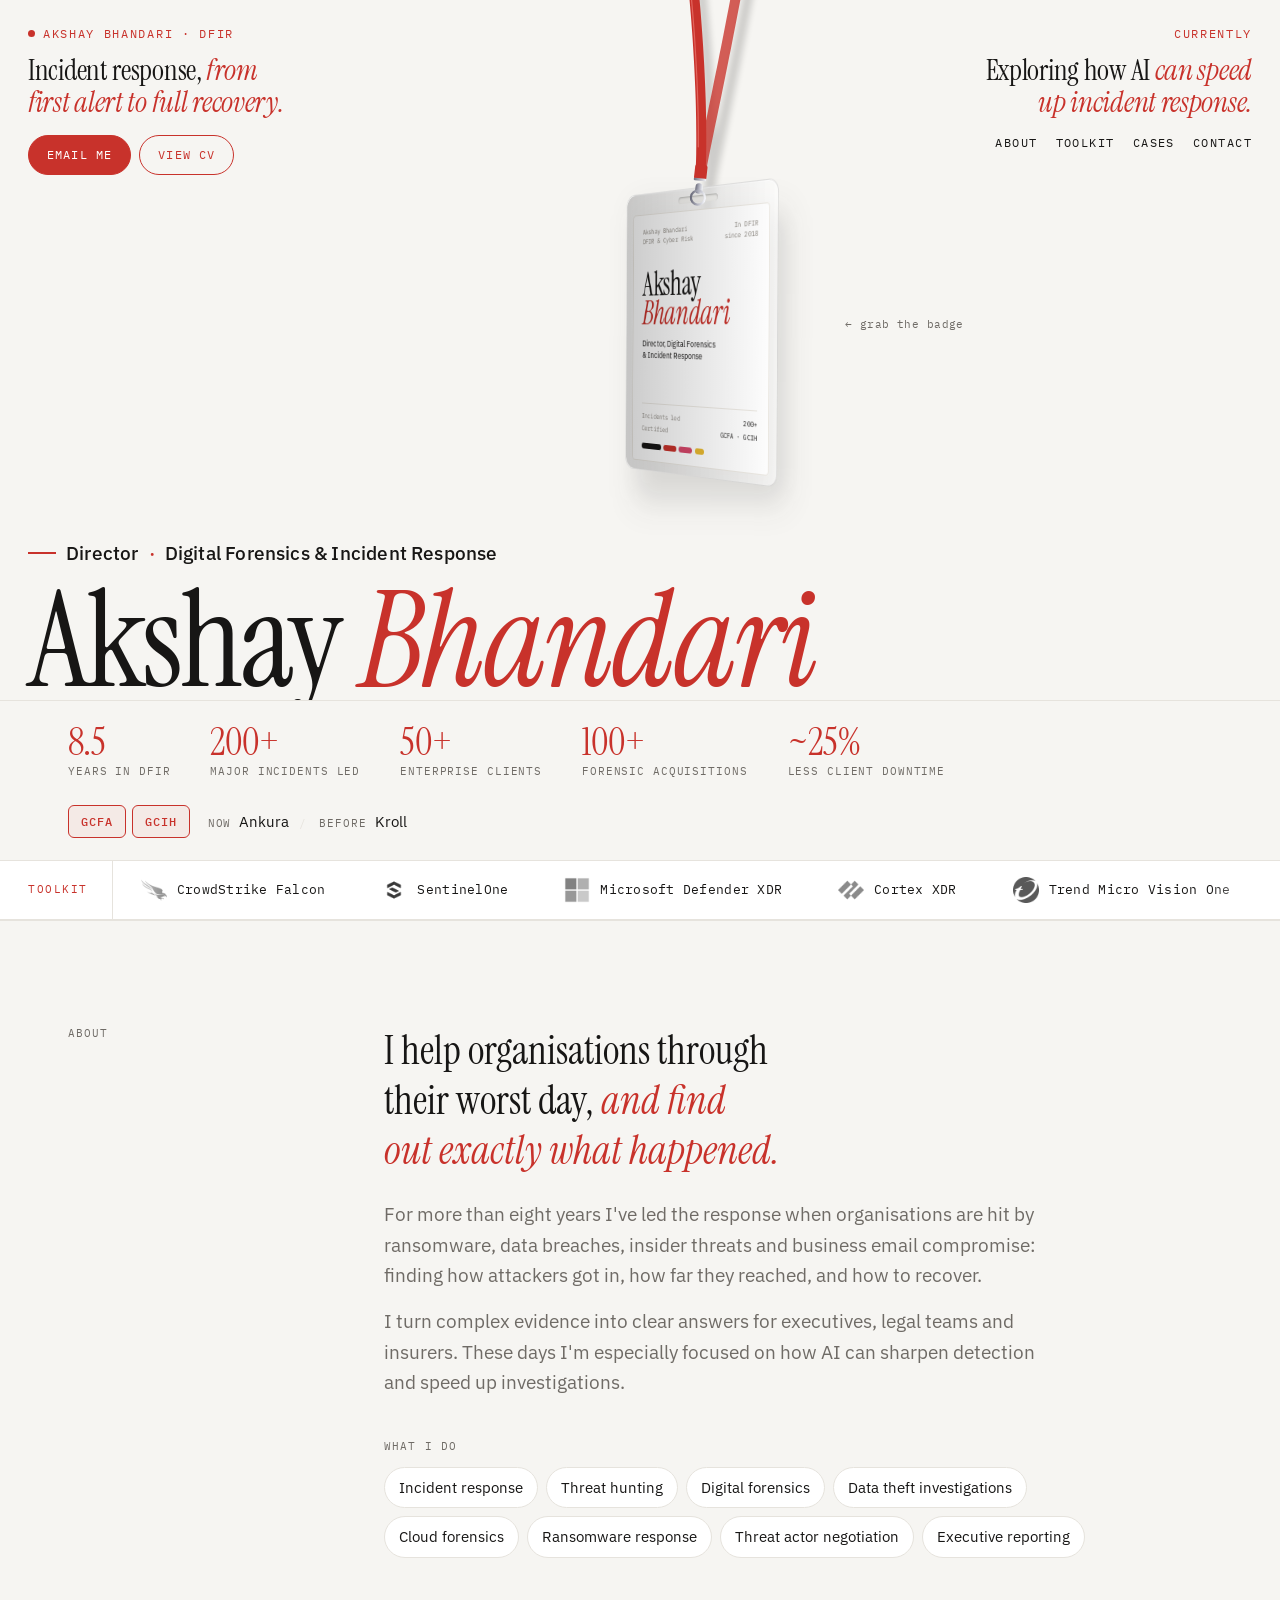
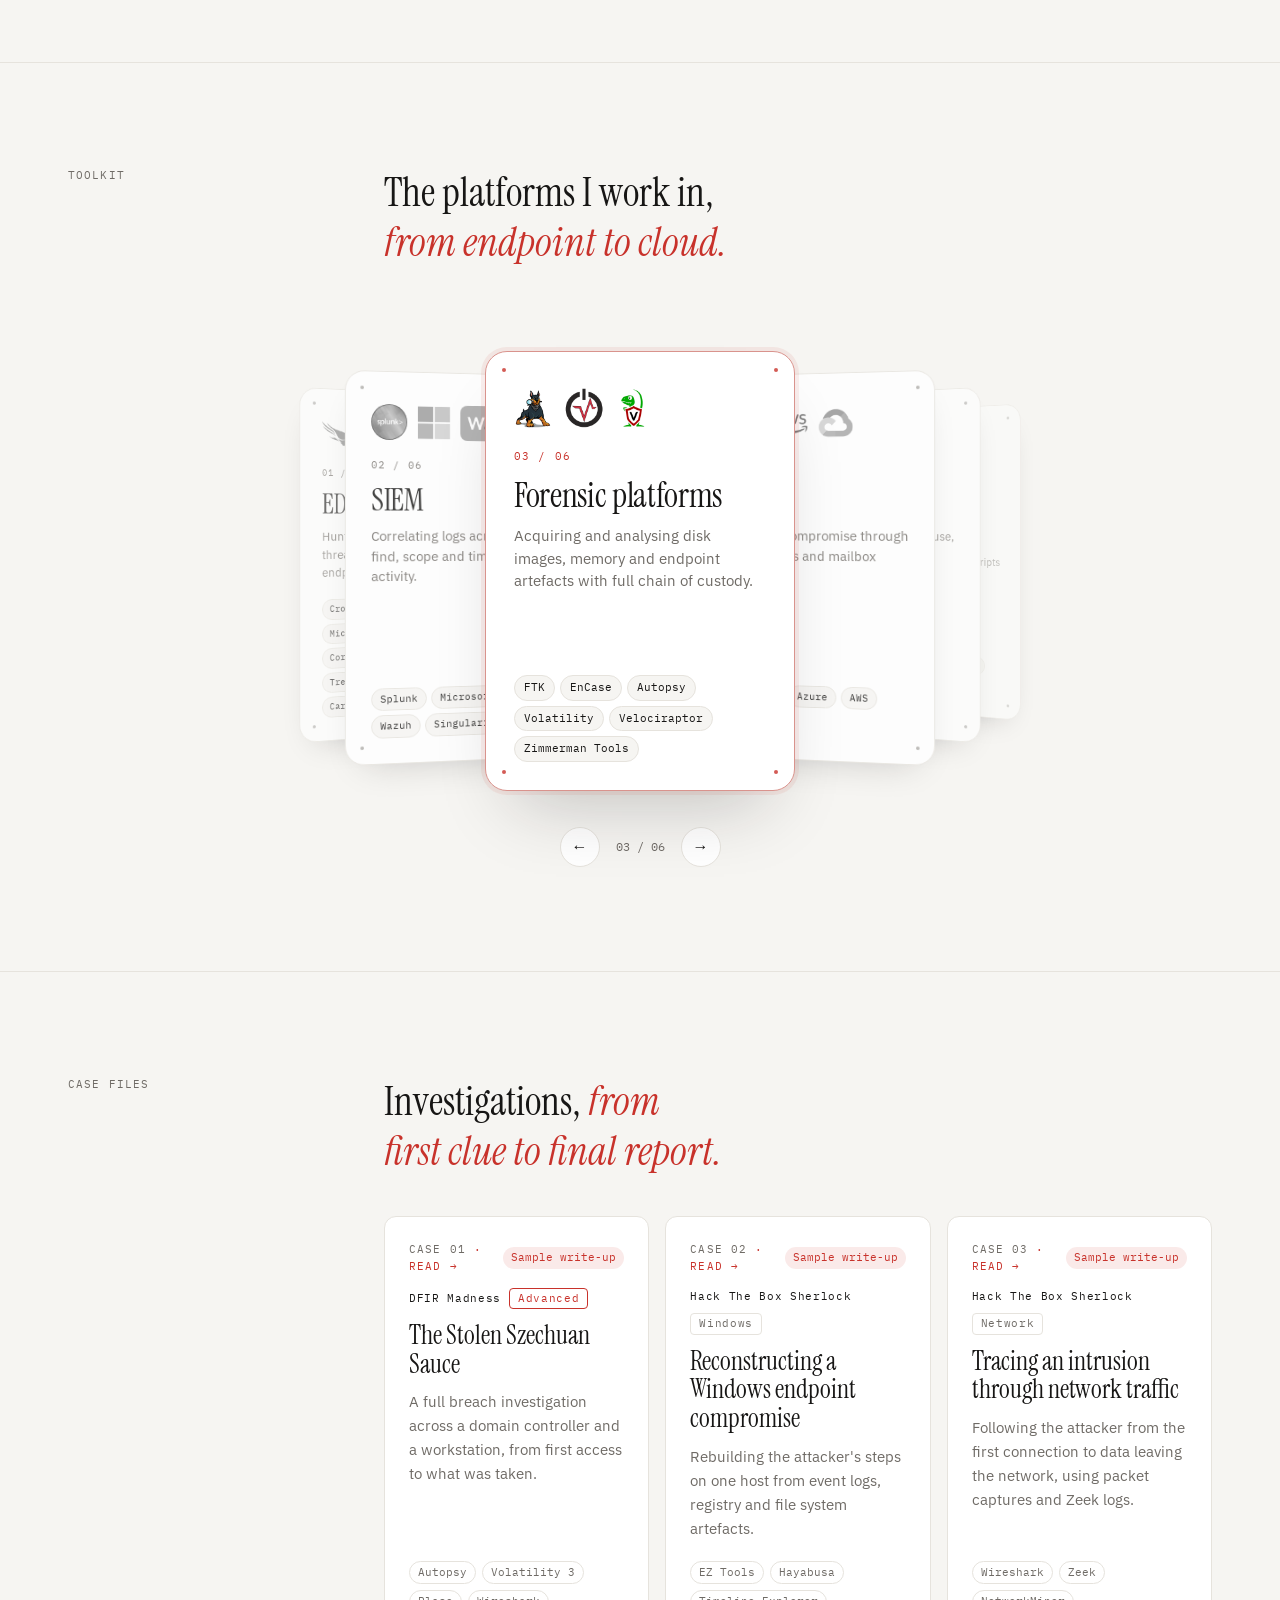
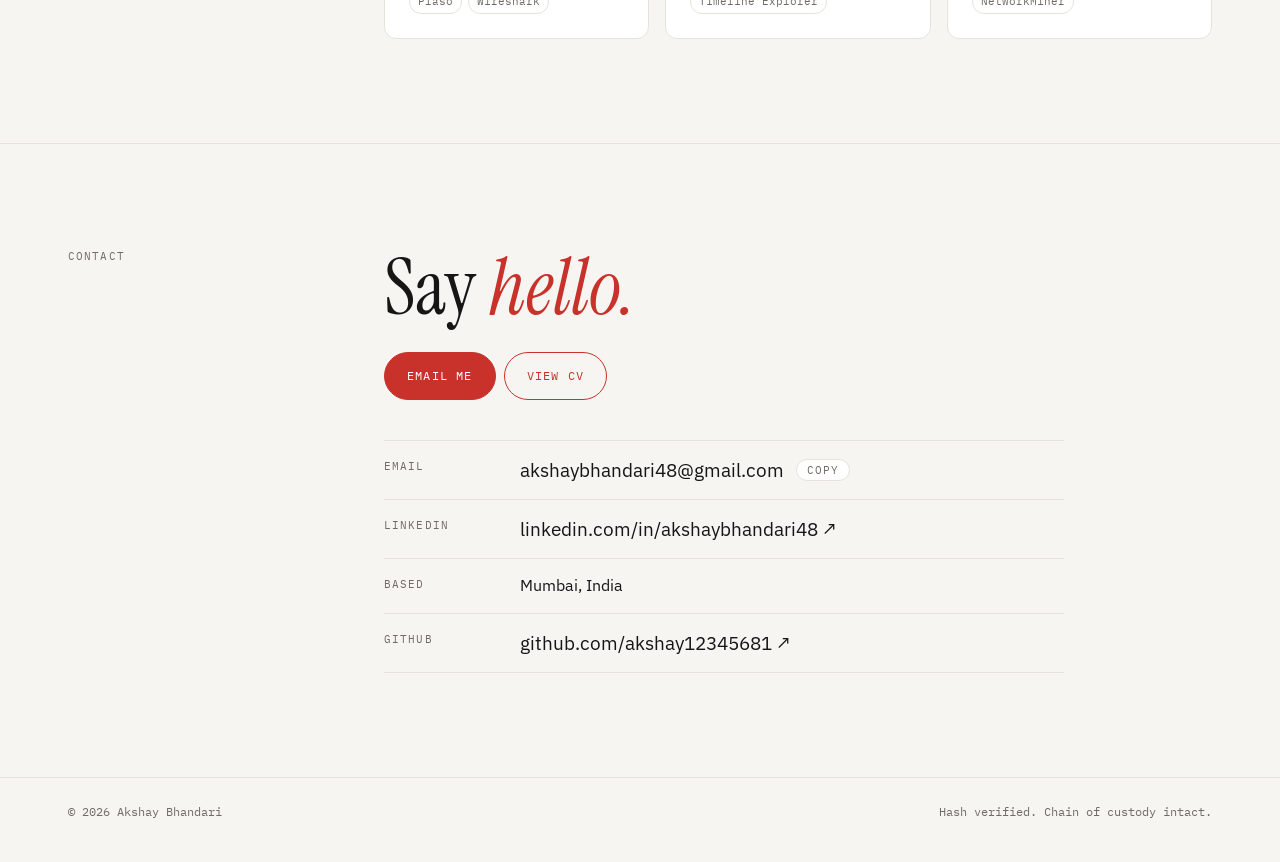
==== index.html @ 9feb0d9c "Initial commit: personal DFIR portfolio site Co-Authored-By: Claude Opus 5.5 <noreply@anthropic.com>" ====
<!doctype html>
<html lang="en">
<head>
<meta charset="utf-8">
<meta name="viewport" content="width=device-width, initial-scale=1, viewport-fit=cover">
<title>Akshay Bhandari</title>
<meta name="claude:viewport-fit-sides" content="cover">
<meta name="description" content="Akshay Bhandari, Director of Digital Forensics &amp; Incident Response. 8.5 years leading ransomware and breach investigations. GCFA, GCIH.">
<meta name="author" content="Akshay Bhandari">
<meta name="theme-color" content="#f6f5f2">
<meta property="og:type" content="website">
<meta property="og:site_name" content="Akshay Bhandari">
<meta property="og:title" content="Akshay Bhandari">
<meta property="og:description" content="Director, Digital Forensics &amp; Incident Response. 200+ major incidents led. GCFA, GCIH.">
<meta name="twitter:card" content="summary_large_image">
<meta name="twitter:title" content="Akshay Bhandari">
<meta name="twitter:description" content="Director, Digital Forensics &amp; Incident Response. 200+ major incidents led. GCFA, GCIH.">
<!-- Once the site has a domain, add (absolute URLs required):
<link rel="canonical" href="https://YOUR-DOMAIN/">
<meta property="og:url" content="https://YOUR-DOMAIN/">
<meta property="og:image" content="https://YOUR-DOMAIN/assets/og.png">   1200×630 PNG
<meta name="twitter:image" content="https://YOUR-DOMAIN/assets/og.png">
-->
<link rel="icon" href="data:image/svg+xml,%3Csvg xmlns='http://www.w3.org/2000/svg' viewBox='0 0 64 64'%3E%3Crect width='64' height='64' rx='14' fill='%23c8322b'/%3E%3Ctext x='32' y='44' font-family='Georgia,serif' font-size='32' fill='%23fff' text-anchor='middle'%3EAB%3C/text%3E%3C/svg%3E">

<link rel="preconnect" href="https://fonts.googleapis.com">
<link rel="preconnect" href="https://fonts.gstatic.com" crossorigin>
<link rel="stylesheet" href="https://fonts.googleapis.com/css2?family=Instrument+Serif:ital@0;1&family=IBM+Plex+Mono:wght@400;500&family=IBM+Plex+Sans:wght@400;500&display=swap">

<link rel="stylesheet" href="css/tokens.css">
<link rel="stylesheet" href="css/base.css">
<link rel="stylesheet" href="css/hero.css">
<link rel="stylesheet" href="css/sections.css">

<script src="js/lanyard.js" defer></script>
<script src="js/rotator.js" defer></script>
<script src="js/marquee.js" defer></script>
<script src="js/deck.js" defer></script>
<script src="js/main.js" defer></script>
</head>
<body>

<a class="skip-link" href="#main">Skip to content</a>

<!-- ============ TOP BAR (slides in once the hero is scrolled past) ============ -->
<nav class="topbar" id="topbar" aria-label="Sections">
  <div class="container topbar-inner">
    <a class="topbar-name" href="#stage">Akshay <em>Bhandari</em></a>
    <div class="topbar-links">
      <a href="#about">About</a>
      <a href="#toolkit">Toolkit</a>
      <a href="#cases">Cases</a>
      <a href="#contact">Contact</a>
      <a href="cv.html">CV</a>
    </div>
  </div>
</nav>

<!-- ============ HERO ============ -->
<header class="stage" id="stage">
  <div class="corners">
    <div class="corner">
      <p class="corner-label has-dot">Akshay Bhandari · DFIR</p>
      <!-- Rotating lines: add or remove <p class="corner-text"> items freely -->
      <div class="rotator" data-interval="5000">
        <p class="corner-text">Incident response, <em>from first alert to full recovery.</em></p>
        <p class="corner-text">Threat hunting, <em>finding attackers before they strike.</em></p>
        <p class="corner-text">Digital forensics <em>across endpoint, memory and cloud.</em></p>
        <p class="corner-text">Data theft investigations, <em>tracing what left and how.</em></p>
        <p class="corner-text">Ransomware and breach response, <em>start to finish.</em></p>
      </div>
      <div class="cta-row">
        <a class="btn btn-primary" href="mailto:akshaybhandari48@gmail.com">Email me</a>
        <a class="btn" href="cv.html">View CV</a>
      </div>
    </div>
    <div class="corner corner-right">
      <p class="corner-label">Currently</p>
      <div class="rotator" data-interval="5000" data-delay="2500">
        <p class="corner-text">Exploring how AI <em>can speed up incident response.</em></p>
        <p class="corner-text">Researching AI-assisted <em>threat detection.</em></p>
        <p class="corner-text">Advancing log analysis <em>with AI and automation.</em></p>
        <p class="corner-text">Testing new security technologies <em>as they emerge.</em></p>
      </div>
      <nav class="corner-nav" aria-label="Sections">
        <a href="#about">About</a>
          <a href="#toolkit">Toolkit</a>
        <a href="#cases">Cases</a>
        <a href="#contact">Contact</a>
      </nav>
    </div>
  </div>

  <p class="hero-role">Director <span aria-hidden="true">·</span> Digital Forensics &amp; Incident Response</p>
  <h1 class="hero-name">Akshay <em>Bhandari</em></h1>

  <svg class="rope-shadow" id="ropeShadow" aria-hidden="true"></svg>
  <svg class="rope" id="rope" aria-hidden="true"></svg>
  <div class="badge-shadow" id="badgeShadow" aria-hidden="true"></div>

  <div class="badge" id="badge" tabindex="0" role="img"
       aria-label="ID badge for Akshay Bhandari, Director, Digital Forensics and Incident Response. 200+ incidents led, GCFA and GCIH certified. Drag it, or press the arrow keys to swing it.">
    <div class="badge-sleeve">
      <span class="badge-slot"></span>
      <div class="badge-card">
        <div class="badge-head">
          <span>Akshay Bhandari<br>DFIR &amp; Cyber Risk</span>
          <span>In DFIR<br>since 2018</span>
        </div>
        <p class="badge-name">Akshay<br><em>Bhandari</em></p>
        <p class="badge-role">Director, Digital Forensics<br>&amp; Incident Response</p>
        <dl class="badge-meta">
          <dt>Incidents led</dt><dd>200+</dd>
          <dt>Certified</dt><dd>GCFA · GCIH</dd>
        </dl>
        <div class="badge-chips" aria-hidden="true"><i></i><i></i><i></i><i></i></div>
      </div>
      <span class="badge-sheen"></span>
      <span class="badge-shade"></span>
    </div>
  </div>

  <svg class="clasp" id="clasp" aria-hidden="true"></svg>
  <div class="hint" id="hint">← grab the badge</div>
</header>

<!-- ============ AT A GLANCE (numbers + credentials) ============ -->
<section class="proof" aria-label="At a glance">
  <div class="container proof-inner">
    <dl class="proof-stats">
      <div class="proof-stat"><dt>Years in DFIR</dt><dd>8.5</dd></div>
      <div class="proof-stat"><dt>Major incidents led</dt><dd>200+</dd></div>
      <div class="proof-stat"><dt>Enterprise clients</dt><dd>50+</dd></div>
      <div class="proof-stat"><dt>Forensic acquisitions</dt><dd>100+</dd></div>
      <div class="proof-stat"><dt>Less client downtime</dt><dd>~25%</dd></div>
    </dl>
    <div class="proof-creds">
      <ul class="cert-pills" aria-label="Certifications">
        <li title="GIAC Certified Forensic Analyst">GCFA</li>
        <li title="GIAC Certified Incident Handler">GCIH</li>
      </ul>
      <p class="proof-firms"><span>Now</span> Ankura <span class="sep">/</span> <span>Before</span> Kroll</p>
    </div>
  </div>
</section>

<!-- ============ TOOL STRIP ============ -->
<div class="tool-strip" aria-label="Tools I use">
  <span class="tool-strip-label">Toolkit</span>
  <div class="tool-marquee">
    <!-- To add a tool: copy an <li>. data-logo = logo file name in assets/logos/ -->
    <ul class="tool-track" id="toolTrack">
      <li class="tool" data-logo="crowdstrike.png">CrowdStrike Falcon</li>
      <li class="tool" data-logo="sentinelone.png">SentinelOne</li>
      <li class="tool" data-logo="microsoft.png">Microsoft Defender XDR</li>
      <li class="tool" data-logo="paloalto.png">Cortex XDR</li>
      <li class="tool" data-logo="trendmicro.png">Trend Micro Vision One</li>
      <li class="tool" data-logo="splunk.png">Splunk</li>
      <li class="tool" data-logo="microsoft.png">Microsoft Sentinel</li>
      <li class="tool" data-logo="wazuh.png">Wazuh</li>
      <li class="tool">FTK</li>
      <li class="tool">EnCase</li>
      <li class="tool" data-logo="autopsy.png">Autopsy</li>
      <li class="tool" data-logo="volatility.png">Volatility</li>
      <li class="tool" data-logo="velociraptor.png">Velociraptor</li>
      <li class="tool">Zimmerman Tools</li>
      <li class="tool" data-logo="microsoft.png">Microsoft 365</li>
      <li class="tool" data-logo="azure.png">Azure</li>
      <li class="tool" data-logo="aws.png">AWS</li>
      <li class="tool" data-logo="googlecloud.png">Google Cloud</li>
      <li class="tool" data-logo="python.png">Python</li>
      <li class="tool" data-logo="powershell.png">PowerShell</li>
    </ul>
  </div>
</div>

<main id="main" tabindex="-1">
  <!-- ============ ABOUT ============ -->
  <section class="section" id="about" aria-labelledby="about-title">
    <div class="container section-grid">
      <p class="label">About</p>
      <div>
        <h2 class="statement" id="about-title">I help organisations through their worst day, <em>and find out exactly what happened.</em></h2>
        <p class="lead">For more than eight years I've led the response when organisations are hit by ransomware, data breaches, insider threats and business email compromise: finding how attackers got in, how far they reached, and how to recover.</p>
        <p class="lead">I turn complex evidence into clear answers for executives, legal teams and insurers. These days I'm especially focused on how AI can sharpen detection and speed up investigations.</p>
        <p class="label what-label">What I do</p>
        <ul class="skills">
          <li>Incident response</li><li>Threat hunting</li><li>Digital forensics</li><li>Data theft investigations</li>
          <li>Cloud forensics</li><li>Ransomware response</li><li>Threat actor negotiation</li><li>Executive reporting</li>
        </ul>
      </div>
    </div>
  </section>

  <!-- ============ TOOLKIT ============ -->
  <section class="section" id="toolkit" aria-labelledby="toolkit-title">
    <div class="container section-grid">
      <p class="label">Toolkit</p>
      <div>
        <h2 class="statement" id="toolkit-title">The platforms I work in, <em>from endpoint to cloud.</em></h2>
      </div>
    </div>
    <!-- Card deck. Keep only tools you've actually used. Copy an <article class="deck-card"> to add an area. -->
    <div class="container">
      <div class="deck" id="toolDeck" role="group" aria-label="Toolkit by area. Hover, tap or use the arrow keys to browse.">
      <article class="deck-card" tabindex="0" aria-label="EDR: CrowdStrike Falcon, SentinelOne, Microsoft Defender XDR, Cortex XDR, Trend Micro Vision One, Carbon Black">
        <span class="deck-dot" aria-hidden="true"></span><span class="deck-dot" aria-hidden="true"></span><span class="deck-dot" aria-hidden="true"></span><span class="deck-dot" aria-hidden="true"></span>
        <div class="deck-logos" aria-hidden="true"><img src="assets/logos/crowdstrike.png" alt="" width="40" height="40" loading="lazy" decoding="async"><img src="assets/logos/sentinelone.png" alt="" width="40" height="40" loading="lazy" decoding="async"><img src="assets/logos/paloalto.png" alt="" width="40" height="40" loading="lazy" decoding="async"></div>
        <p class="deck-num">01 / 06</p>
        <h3>EDR</h3>
        <p class="deck-desc">Hunting, scoping and containing threats across thousands of endpoints at once.</p>
        <ul class="kit-tools"><li>CrowdStrike Falcon</li><li>SentinelOne</li><li>Microsoft Defender XDR</li><li>Cortex XDR</li><li>Trend Micro Vision One</li><li>Carbon Black</li></ul>
      </article>
      <article class="deck-card" tabindex="0" aria-label="SIEM: Splunk, Microsoft Sentinel, Wazuh, Singularity">
        <span class="deck-dot" aria-hidden="true"></span><span class="deck-dot" aria-hidden="true"></span><span class="deck-dot" aria-hidden="true"></span><span class="deck-dot" aria-hidden="true"></span>
        <div class="deck-logos" aria-hidden="true"><img src="assets/logos/splunk.png" alt="" width="40" height="40" loading="lazy" decoding="async"><img src="assets/logos/microsoft.png" alt="" width="40" height="40" loading="lazy" decoding="async"><img src="assets/logos/wazuh.png" alt="" width="40" height="40" loading="lazy" decoding="async"></div>
        <p class="deck-num">02 / 06</p>
        <h3>SIEM</h3>
        <p class="deck-desc">Correlating logs across the estate to find, scope and timeline attacker activity.</p>
        <ul class="kit-tools"><li>Splunk</li><li>Microsoft Sentinel</li><li>Wazuh</li><li>Singularity</li></ul>
      </article>
      <article class="deck-card" tabindex="0" aria-label="Forensic platforms: FTK, EnCase, Autopsy, Volatility, Velociraptor, Zimmerman Tools">
        <span class="deck-dot" aria-hidden="true"></span><span class="deck-dot" aria-hidden="true"></span><span class="deck-dot" aria-hidden="true"></span><span class="deck-dot" aria-hidden="true"></span>
        <div class="deck-logos" aria-hidden="true"><img src="assets/logos/autopsy.png" alt="" width="40" height="40" loading="lazy" decoding="async"><img src="assets/logos/volatility.png" alt="" width="40" height="40" loading="lazy" decoding="async"><img src="assets/logos/velociraptor.png" alt="" width="40" height="40" loading="lazy" decoding="async"></div>
        <p class="deck-num">03 / 06</p>
        <h3>Forensic platforms</h3>
        <p class="deck-desc">Acquiring and analysing disk images, memory and endpoint artefacts with full chain of custody.</p>
        <ul class="kit-tools"><li>FTK</li><li>EnCase</li><li>Autopsy</li><li>Volatility</li><li>Velociraptor</li><li>Zimmerman Tools</li></ul>
      </article>
      <article class="deck-card" tabindex="0" aria-label="Cloud: Microsoft 365, Azure, AWS, Google Cloud">
        <span class="deck-dot" aria-hidden="true"></span><span class="deck-dot" aria-hidden="true"></span><span class="deck-dot" aria-hidden="true"></span><span class="deck-dot" aria-hidden="true"></span>
        <div class="deck-logos" aria-hidden="true"><img src="assets/logos/microsoft.png" alt="" width="40" height="40" loading="lazy" decoding="async"><img src="assets/logos/azure.png" alt="" width="40" height="40" loading="lazy" decoding="async"><img src="assets/logos/aws.png" alt="" width="40" height="40" loading="lazy" decoding="async"><img src="assets/logos/googlecloud.png" alt="" width="40" height="40" loading="lazy" decoding="async"></div>
        <p class="deck-num">04 / 06</p>
        <h3>Cloud</h3>
        <p class="deck-desc">Tracing identity compromise through audit logs, sign-ins and mailbox activity.</p>
        <ul class="kit-tools"><li>Microsoft 365</li><li>Azure</li><li>AWS</li><li>Google Cloud</li></ul>
      </article>
      <article class="deck-card" tabindex="0" aria-label="Investigations: Ransomware, BEC, Insider threat, Active Directory, Threat actor negotiation, Dark web monitoring">
        <span class="deck-dot" aria-hidden="true"></span><span class="deck-dot" aria-hidden="true"></span><span class="deck-dot" aria-hidden="true"></span><span class="deck-dot" aria-hidden="true"></span>
        <div class="deck-logos" aria-hidden="true"></div>
        <p class="deck-num">05 / 06</p>
        <h3>Investigations</h3>
        <p class="deck-desc">From first scoping call to root cause, whatever kind of incident it is.</p>
        <ul class="kit-tools"><li>Ransomware</li><li>BEC</li><li>Insider threat</li><li>Active Directory</li><li>Threat actor negotiation</li><li>Dark web monitoring</li></ul>
      </article>
      <article class="deck-card" tabindex="0" aria-label="Frameworks and automation: MITRE ATT&amp;CK, NIST SP 800-61, Python, PowerShell, Bash">
        <span class="deck-dot" aria-hidden="true"></span><span class="deck-dot" aria-hidden="true"></span><span class="deck-dot" aria-hidden="true"></span><span class="deck-dot" aria-hidden="true"></span>
        <div class="deck-logos" aria-hidden="true"><img src="assets/logos/python.png" alt="" width="40" height="40" loading="lazy" decoding="async"><img src="assets/logos/powershell.png" alt="" width="40" height="40" loading="lazy" decoding="async"></div>
        <p class="deck-num">06 / 06</p>
        <h3>Frameworks and automation</h3>
        <p class="deck-desc">Structured response, and the scripts that make it faster.</p>
        <ul class="kit-tools"><li>MITRE ATT&amp;CK</li><li>NIST SP 800-61</li><li>Python</li><li>PowerShell</li><li>Bash</li></ul>
      </article>
      </div>
      <div class="deck-controls">
        <button type="button" class="deck-btn" data-dir="-1" aria-label="Previous area">←</button>
        <span class="deck-count" id="deckCount" aria-live="polite">03 / 06</span>
        <button type="button" class="deck-btn" data-dir="1" aria-label="Next area">→</button>
      </div>
    </div>
  </section>

  <!-- ============ CASE FILES ============ -->
  <section class="section" id="cases" aria-labelledby="cases-title">
    <div class="container section-grid">
      <p class="label">Case files</p>
      <div>
        <h2 class="statement" id="cases-title">Investigations, <em>from first clue to final report.</em></h2>
        <!-- Copy an <article class="case"> block to add a new case.
             Hack The Box: only publish write-ups for RETIRED Sherlocks (HTB's rules). -->
        <div class="cases">
          <article class="case">
            <div class="case-top"><span class="label">Case 01</span><span class="status">Sample write-up</span></div>
            <p class="case-source">DFIR Madness <span class="level level-adv">Advanced</span></p>
            <h3><a class="case-link" href="cases/case-01.html">The Stolen Szechuan Sauce</a></h3>
            <p>A full breach investigation across a domain controller and a workstation, from first access to what was taken.</p>
            <ul class="tags"><li>Autopsy</li><li>Volatility 3</li><li>Plaso</li><li>Wireshark</li></ul>
          </article>
          <article class="case">
            <div class="case-top"><span class="label">Case 02</span><span class="status">Sample write-up</span></div>
            <p class="case-source">Hack The Box Sherlock <span class="level">Windows</span></p>
            <h3><a class="case-link" href="cases/case-02.html">Reconstructing a Windows endpoint compromise</a></h3>
            <p>Rebuilding the attacker's steps on one host from event logs, registry and file system artefacts.</p>
            <ul class="tags"><li>EZ Tools</li><li>Hayabusa</li><li>Timeline Explorer</li></ul>
          </article>
          <article class="case">
            <div class="case-top"><span class="label">Case 03</span><span class="status">Sample write-up</span></div>
            <p class="case-source">Hack The Box Sherlock <span class="level">Network</span></p>
            <h3><a class="case-link" href="cases/case-03.html">Tracing an intrusion through network traffic</a></h3>
            <p>Following the attacker from the first connection to data leaving the network, using packet captures and Zeek logs.</p>
            <ul class="tags"><li>Wireshark</li><li>Zeek</li><li>NetworkMiner</li></ul>
          </article>
        </div>
      </div>
    </div>
  </section>

  <!-- ============ CONTACT ============ -->
  <section class="section" id="contact" aria-labelledby="contact-title">
    <div class="container section-grid">
      <p class="label">Contact</p>
      <div>
        <h2 class="contact-head" id="contact-title">Say <em>hello.</em></h2>
        <div class="cta-row cta-row-lg">
          <a class="btn btn-primary" href="mailto:akshaybhandari48@gmail.com">Email me</a>
          <a class="btn" href="cv.html">View CV</a>
        </div>
        <ul class="contact-list">
          <li><span class="label">Email</span><span class="contact-value"><a href="mailto:akshaybhandari48@gmail.com">akshaybhandari48@gmail.com</a><button type="button" class="copy-btn" data-copy="akshaybhandari48@gmail.com">Copy</button></span></li>
          <li><span class="label">LinkedIn</span><a href="https://www.linkedin.com/in/akshaybhandari48/" target="_blank" rel="noopener">linkedin.com/in/akshaybhandari48 ↗</a></li>
          <li><span class="label">Based</span><span>Mumbai, India</span></li>
          <li><span class="label">GitHub</span><a href="https://github.com/akshay12345681" target="_blank" rel="noopener">github.com/akshay12345681 ↗</a></li>
        </ul>
      </div>
    </div>
  </section>
</main>

<footer class="footer">
  <div class="container">
    <span>© <span id="year">2026</span> Akshay Bhandari</span>
    <span>Hash verified. Chain of custody intact.</span>
  </div>
</footer>

</body>
</html>
---- css/tokens.css ----
/* ==========================================================
   Design tokens
   Change the look of the whole site from this one file.
   ========================================================== */

:root {
  /* ---------- Type ---------- */
  --font-display: "Instrument Serif", "Iowan Old Style", "Times New Roman", serif;
  --font-body: "IBM Plex Sans", -apple-system, "Segoe UI", Roboto, sans-serif;
  --font-mono: "IBM Plex Mono", ui-monospace, "SF Mono", Menlo, monospace;

  --text-2xs: 11px;                        /* mono labels, chips */
  --text-xs: 12px;                         /* footer, small meta */
  --text-sm: 13.5px;                       /* hero corner notes */
  --text-base: 16px;                       /* body copy */
  --text-lg: 19px;                         /* lead paragraphs */
  --text-xl: clamp(28px, 3.2vw, 40px);     /* section statements */
  --text-2xl: clamp(40px, 6vw, 80px);      /* contact headline */
  --text-hero: clamp(52px, 10.5vw, 164px); /* the big name in the hero */
  --text-corner: clamp(22px, 2.3vw, 30px); /* hero corner sentences */

  --leading-tight: 1.05;
  --leading-snug: 1.25;
  --leading-body: 1.6;

  /* ---------- Space & shape ---------- */
  --gutter: 28px;
  --space-1: 8px;
  --space-2: 16px;
  --space-3: 24px;
  --space-4: 40px;
  --space-5: 64px;
  --space-6: 104px;
  --maxw: 1200px;
  --radius: 12px;

  /* ---------- Hero / badge (read by js/lanyard.js) ---------- */
  --stage-h: 700px;
  --badge-w: 200px;
  --anchor-x: 0.56;   /* where the lanyard hangs from, 0 = left edge, 1 = right edge */

  /* ---------- Metal parts (same in every palette) ---------- */
  --metal-hi: #f2f3f7;
  --metal-mid: #a9aab7;
  --metal-lo: #6c6d7c;

  /* ---------- Palette: Evidence tape (light, used in light and dark mode) ---------- */
  color-scheme: light;
  --bg: #f6f5f2;
  --surface: #ffffff;
  --fg: #171615;
  --muted: #6f6b66;
  --line: #e6e3dd;
  --accent: #c8322b;        /* evidence-bag red */
  --strap: #c8322b;         /* red lanyard, like evidence tape */
  --strap-hi: #e2645d;
  --card: #ffffff;
  --card-fg: #171615;
  --card-muted: #8a857e;
  --card-line: #ece9e3;
  --card-accent: #c8322b;
  --sleeve: rgba(255, 255, 255, 0.62);
  --sleeve-edge: rgba(23, 22, 21, 0.12);
  --shadow: rgba(23, 22, 21, 0.24);
  --rope-shadow: 0.16;      /* strength of the straps' shadow on the wall */
  --code-bg: #1b1a19;
}

@media (max-width: 720px) {
  :root {
    --gutter: 16px;
    --stage-h: 580px;
    --badge-w: 168px;
    --anchor-x: 0.72;
    --space-6: 72px;
  }
}
---- css/base.css ----
/* Base: reset, page defaults, shared helpers */

*, *::before, *::after { box-sizing: border-box; }
html { -webkit-text-size-adjust: 100%; }
html, body { overflow-x: clip; }  /* clip, not hidden: hidden breaks position: sticky */
html { scroll-behavior: smooth; }
@media (prefers-reduced-motion: reduce) { html { scroll-behavior: auto; } }
main:focus { outline: none; }
body {
  margin: 0;
  background: var(--bg);
  color: var(--fg);
  font-family: var(--font-body);
  font-size: var(--text-base);
  line-height: var(--leading-body);
  -webkit-font-smoothing: antialiased;
  transition: background-color .3s, color .3s;
}
img, svg { max-width: 100%; }
h1, h2, h3, p, dl, dd, ul { margin: 0; }
ul { padding: 0; list-style: none; }

a { color: inherit; text-decoration-thickness: 1px; text-underline-offset: 3px; }
a:hover { color: var(--accent); }
:focus-visible { outline: 2px solid var(--accent); outline-offset: 3px; border-radius: 2px; }

.container {
  max-width: var(--maxw);
  margin-inline: auto;
  padding-left: max(var(--gutter), env(safe-area-inset-left, 0px));
  padding-right: max(var(--gutter), env(safe-area-inset-right, 0px));
}

.label {
  font-family: var(--font-mono);
  font-size: var(--text-2xs);
  letter-spacing: .1em;
  text-transform: uppercase;
  color: var(--muted);
}

/* Skip link: hidden until a keyboard user tabs to it */
.skip-link {
  position: fixed; top: 12px; left: 12px; z-index: 1000;
  padding: 8px 14px; border-radius: 99px;
  background: var(--fg); color: var(--bg);
  font-family: var(--font-mono); font-size: var(--text-xs);
  letter-spacing: .06em; text-decoration: none;
  transform: translateY(-200%);
}
.skip-link:focus { transform: none; }
.skip-link:hover { color: var(--bg); }

.visually-hidden {
  position: absolute; width: 1px; height: 1px; overflow: hidden;
  clip: rect(0 0 0 0); white-space: nowrap;
}

/* Buttons (used in the hero, Contact and the CV page) */
.cta-row { display: flex; flex-wrap: wrap; gap: 8px; margin-top: 4px; }
.btn {
  display: inline-flex; align-items: center; justify-content: center;
  padding: 10px 18px; border-radius: 99px;
  border: 1px solid var(--accent);
  font-family: var(--font-mono); font-size: 11.5px; letter-spacing: .1em; text-transform: uppercase;
  color: var(--accent); background: transparent; text-decoration: none;
  transition: background-color .2s, color .2s, transform .2s;
}
.btn:hover { background: color-mix(in srgb, var(--accent) 10%, transparent); color: var(--accent); }
.btn:active { transform: scale(.97); }
.btn-primary { background: var(--accent); color: #fff; }
.btn-primary:hover { background: color-mix(in srgb, var(--accent) 85%, #000); color: #fff; }
---- css/hero.css ----
/* Hero: corner notes, big name, and the lanyard badge */

.stage {
  position: relative;
  height: var(--stage-h);
  overflow: hidden;
  user-select: none;
  -webkit-user-select: none;
}

/* ---------- Corner notes ---------- */
.corners {
  position: absolute; inset: 0 0 auto 0; z-index: 6;
  display: flex; justify-content: space-between; align-items: flex-start; gap: var(--space-3);
  padding-block: var(--space-3) 0;
  padding-left: max(var(--gutter), env(safe-area-inset-left, 0px));
  padding-right: max(var(--gutter), env(safe-area-inset-right, 0px));
  pointer-events: none;
}
.corner { max-width: 340px; pointer-events: auto; display: flex; flex-direction: column; gap: 12px; }
.corner-right { max-width: 280px; text-align: right; align-items: flex-end; }
.corner-label {
  display: flex; align-items: center; gap: 8px;
  font-family: var(--font-mono);
  font-size: 12px;
  letter-spacing: .14em;
  text-transform: uppercase;
  color: var(--accent);
}
.corner-label.has-dot::before {
  content: ""; width: 7px; height: 7px; border-radius: 50%;
  background: var(--accent);
}
.corner-text {
  font-family: var(--font-display);
  font-size: var(--text-corner);
  line-height: 1.08;
  letter-spacing: -.01em;
  text-wrap: balance;
}
.corner-text em { color: var(--accent); }

/* Rotating lines: all items share one grid cell, so the height never jumps */
.rotator { display: grid; }
.corner-right .rotator { justify-items: end; }
.rotator > * {
  grid-area: 1 / 1;
  opacity: 0;
  transform: translateY(12px);
  filter: blur(4px);
  transition: opacity .7s ease, transform .7s cubic-bezier(.2, .7, .2, 1), filter .7s ease;
  pointer-events: none;
}
.rotator > .is-active { opacity: 1; transform: none; filter: none; pointer-events: auto; }
.rotator > .is-leaving { opacity: 0; transform: translateY(-12px); filter: blur(4px); }
/* Before the script runs (or without it), show the first line */
.rotator:not(.is-ready) > :first-child { opacity: 1; transform: none; filter: none; }
@media (prefers-reduced-motion: reduce) {
  .rotator > * { transition: opacity .3s linear; transform: none; filter: none; }
}
.corner-link, .corner-nav a {
  font-family: var(--font-mono);
  font-size: 12px;
  letter-spacing: .12em;
  text-transform: uppercase;
}
.corner-link { color: var(--accent); text-decoration: none; border-bottom: 1px solid currentColor; align-self: flex-start; padding-bottom: 2px; margin-top: 2px; }
.corner-link:hover { color: var(--fg); }
.corner-nav { display: flex; gap: 18px; margin-top: 2px; }
.corner-nav a { text-decoration: none; color: var(--fg); }
.corner-nav a:hover { color: var(--accent); }

/* ---------- Big name ---------- */
.hero-name {
  position: absolute; z-index: 1;
  left: max(var(--gutter), env(safe-area-inset-left, 0px));
  bottom: calc(var(--text-hero) * -0.06);
  font-family: var(--font-display);
  font-weight: 400;
  font-size: var(--text-hero);
  line-height: 1;
  letter-spacing: -0.02em;
  white-space: nowrap;
  pointer-events: none;
}
.hero-name em { font-style: italic; color: var(--accent); }

/* ---------- Lanyard ---------- */
.rope, .rope-shadow, .clasp { position: absolute; inset: 0; width: 100%; height: 100%; overflow: visible; pointer-events: none; }
.rope { z-index: 3; }
/* The straps' shadow on the wall: same offset direction as the badge's shadow */
.rope-shadow {
  z-index: 2;
  transform: translate(9px, 16px);
  filter: blur(3px);
  opacity: var(--rope-shadow, .16);
}
.rope-shadow path { fill: none; stroke: #000; stroke-linecap: round; stroke-linejoin: round; }
.clasp { z-index: 5; }
.rope path { fill: none; stroke-linecap: round; stroke-linejoin: round; }
.strand-back { stroke: var(--strap); opacity: .78; }
.strand-front { stroke: var(--strap); }
.strand-shine { stroke: var(--strap-hi); }
.crimp { fill: var(--strap); }

/* Soft shadow the badge casts on the wall behind it */
.badge-shadow {
  position: absolute; top: 0; left: 0; z-index: 2;
  width: var(--badge-w); aspect-ratio: 200 / 290;
  border-radius: var(--radius);
  background: var(--shadow);
  filter: blur(16px);
  opacity: .55;
  pointer-events: none;
  will-change: transform;
}

/* ---------- Badge ---------- */
.badge {
  position: absolute; top: 0; left: 0; z-index: 4;
  width: var(--badge-w); aspect-ratio: 200 / 290;
  container-type: inline-size;
  cursor: grab;
  touch-action: none;
  will-change: transform;
  transform-style: preserve-3d;
}
.badge.is-grabbed { cursor: grabbing; }
.badge:focus-visible { outline: none; }
.badge:focus-visible .badge-sleeve { outline: 2px solid var(--accent); outline-offset: 4px; }

/* The clear plastic holder */
.badge-sleeve {
  position: absolute; inset: 0;
  border-radius: var(--radius);
  background: var(--sleeve);
  border: 1px solid var(--sleeve-edge);
  box-shadow: inset 0 1px 0 rgba(255, 255, 255, .7);
  backdrop-filter: blur(2px);
  overflow: hidden;
}
/* The punched slot the clip goes through */
.badge-slot {
  position: absolute; left: 50%; top: 3.5cqw;
  width: 26cqw; height: 3.6cqw;
  transform: translateX(-50%);
  border-radius: 99px;
  background: var(--bg);
  box-shadow: inset 0 1px 2px rgba(0, 0, 0, .25);
}

/* The printed card inside the holder */
.badge-card {
  position: absolute; inset: 11cqw 5cqw 5cqw;
  border-radius: 1.6cqw;
  background: var(--card);
  color: var(--card-fg);
  box-shadow: 0 0 0 1px var(--card-line);
  padding: 6cqw 6.5cqw 6cqw;
  display: flex; flex-direction: column;
}
.badge-head {
  display: flex; justify-content: space-between; gap: 4cqw;
  font-family: var(--font-mono);
  font-size: 3.7cqw; line-height: 1.35; letter-spacing: .02em;
  color: var(--card-muted);
}
.badge-head span:last-child { text-align: right; }
.badge-name {
  margin-top: 13cqw;
  font-family: var(--font-display);
  font-size: 17cqw; line-height: .88; letter-spacing: -.01em;
}
.badge-name em { font-style: italic; color: var(--card-accent); }
.badge-role {
  margin-top: 5cqw;
  font-size: 4.6cqw; line-height: 1.35;
}
.badge-meta {
  margin-top: auto;
  display: grid; grid-template-columns: auto 1fr; gap: 1cqw 4cqw;
  font-family: var(--font-mono); font-size: 3.4cqw; letter-spacing: .02em;
  padding-top: 4cqw; border-top: 1px solid var(--card-line);
}
.badge-meta dt { color: var(--card-muted); }
.badge-meta dd { text-align: right; font-variant-numeric: tabular-nums; }
.badge-chips { display: flex; gap: 1.6cqw; margin-top: 4.5cqw; }
.badge-chips i { display: block; height: 3cqw; border-radius: 99px; }
.badge-chips i:nth-child(1) { width: 14cqw; background: var(--card-fg); }
.badge-chips i:nth-child(2) { width: 9cqw; background: var(--card-accent); }
.badge-chips i:nth-child(3) { width: 9cqw; background: #d6476a; }
.badge-chips i:nth-child(4) { width: 6cqw; background: #e8b931; }

/* Light: a sheen that slides across the plastic as the badge turns, and a shade on the far side */
.badge-sheen, .badge-shade {
  position: absolute; inset: 0; border-radius: var(--radius); pointer-events: none;
}
.badge-sheen {
  background: linear-gradient(105deg, transparent 35%, rgba(255, 255, 255, .55) 48%, transparent 60%);
  transform: translateX(calc(var(--tw, 0) * -160%));
  mix-blend-mode: soft-light;
}
.badge-shade {
  background: linear-gradient(90deg, rgba(0, 0, 0, var(--shade-l, 0)), rgba(0, 0, 0, var(--shade-r, 0)));
}

.hint {
  position: absolute; z-index: 6;
  font-family: var(--font-mono); font-size: var(--text-2xs);
  letter-spacing: .04em; color: var(--muted);
  pointer-events: none;
  transition: opacity .5s;
}
.hint.is-gone { opacity: 0; }

@media (max-width: 720px) {
  .corners { flex-direction: column; gap: var(--space-2); }
  .corner, .corner-right { max-width: 50%; gap: 8px; }
  .corner-right { text-align: left; align-items: flex-start; }
  .corner-label, .corner-link, .corner-nav a { font-size: 11px; }
  .corner-nav { gap: 12px; }
  .hint { display: none; }
}

/* ---------- Title line above the big name ---------- */
.hero-role {
  position: absolute; z-index: 1;
  left: max(var(--gutter), env(safe-area-inset-left, 0px));
  bottom: calc(var(--text-hero) * 0.98);
  display: flex; align-items: center; gap: 10px;
  font-family: var(--font-body); font-weight: 500;
  font-size: clamp(15px, 1.45vw, 19px);
  letter-spacing: .01em;
  color: var(--fg);
}
.hero-role::before { content: ""; width: 28px; height: 2px; background: var(--accent); }
.hero-role span { color: var(--accent); }
@media (max-width: 720px) {
  .hero-role { font-size: 13px; gap: 8px; max-width: calc(100% - 2 * var(--gutter)); }
  .hero-role::before { width: 16px; }
}
---- css/sections.css ----
/* Sections below the hero */

/* ---------- Top bar: slides in once the hero is off screen (js/main.js adds .is-visible) ---------- */
.topbar {
  position: fixed; inset: 0 0 auto 0; z-index: 50;
  background: color-mix(in srgb, var(--bg) 86%, transparent);
  -webkit-backdrop-filter: blur(10px);
          backdrop-filter: blur(10px);
  border-bottom: 1px solid var(--line);
  transform: translateY(-100%);
  visibility: hidden;
  transition: transform .35s cubic-bezier(.2, .7, .2, 1), visibility 0s linear .35s;
}
.topbar.is-visible { transform: none; visibility: visible; transition-delay: 0s; }
.topbar-inner { display: flex; justify-content: space-between; align-items: center; gap: var(--space-2); height: 52px; }
.topbar-name { font-family: var(--font-display); font-size: 22px; line-height: 1; text-decoration: none; white-space: nowrap; }
.topbar-name em { color: var(--accent); }
.topbar-links { display: flex; gap: 20px; }
.topbar-links a {
  font-family: var(--font-mono); font-size: 12px;
  letter-spacing: .12em; text-transform: uppercase; text-decoration: none;
}
@media (max-width: 720px) {
  .topbar-links { gap: 14px; }
  .topbar-links a { font-size: 11px; }
}
@media (max-width: 420px) {
  .topbar-name { display: none; }
  .topbar-inner { justify-content: center; }
}
@media (prefers-reduced-motion: reduce) {
  .topbar { transition: visibility 0s; }
}

.section {
  border-top: 1px solid var(--line);
  padding-block: var(--space-6);
  scroll-margin-top: 52px; /* so the top bar doesn't cover the section when jumping to it */
}
.section-grid {
  display: grid;
  grid-template-columns: minmax(0, 1fr) minmax(0, 3fr);
  gap: var(--space-4);
}
.statement {
  font-family: var(--font-display);
  font-weight: 400;
  font-size: var(--text-xl);
  line-height: var(--leading-snug);
  max-width: 28ch;
  text-wrap: balance;
}
.statement em { color: var(--accent); }
.lead { font-size: var(--text-lg); color: var(--muted); max-width: 60ch; margin-top: var(--space-3); }
.lead + .lead { margin-top: var(--space-2); }

/* ---------- Tool strip (between hero and About) ---------- */
.tool-strip {
  display: flex; align-items: center;
  border-top: 1px solid var(--line);
  border-bottom: 1px solid var(--line);
  background: var(--surface);
  overflow: hidden;
}
.tool-strip-label {
  flex: none; position: relative; z-index: 1;
  align-self: stretch; display: flex; align-items: center;
  padding-left: max(var(--gutter), env(safe-area-inset-left, 0px));
  padding-right: var(--space-3);
  background: var(--surface);
  border-right: 1px solid var(--line);
  font-family: var(--font-mono); font-size: var(--text-2xs);
  letter-spacing: .14em; text-transform: uppercase; color: var(--accent);
}
/* Moving row: the track holds the list twice and slides left by one copy, so it loops seamlessly */
.tool-marquee {
  flex: 1; min-width: 0; overflow: hidden;
  -webkit-mask-image: linear-gradient(90deg, transparent, #000 6%, #000 94%, transparent);
          mask-image: linear-gradient(90deg, transparent, #000 6%, #000 94%, transparent);
}
.tool-track {
  display: flex; width: max-content;
  animation: tool-scroll var(--marquee-duration, 40s) linear infinite;
}
.tool-strip:hover .tool-track { animation-play-state: paused; }
@keyframes tool-scroll { to { transform: translateX(-50%); } }
.tool {
  display: flex; align-items: center; gap: 10px;
  padding: 16px 28px;
  white-space: nowrap;
  font-family: var(--font-mono); font-size: 13px; letter-spacing: .02em;
  color: var(--fg);
}
.tool-logo {
  width: 26px; height: 26px; flex: none;
  object-fit: contain;
  filter: grayscale(1) contrast(1.1);
  opacity: .85;
  transition: filter .3s, opacity .3s;
}
.tool:hover .tool-logo { filter: none; opacity: 1; }
.tool[data-logo="splunk.png"] .tool-logo { border-radius: 50%; }
.tool[data-logo="wazuh.png"] .tool-logo,
.deck-logos img[src$="wazuh.png"] { border-radius: 8px; }
.deck-logos img[src$="splunk.png"] { border-radius: 50%; }
@media (prefers-reduced-motion: reduce) {
  .tool-track { animation: none; flex-wrap: wrap; width: auto; }
  .tool-track [aria-hidden="true"] { display: none; }
}

/* ---------- Toolkit deck ----------
   Cards fan out in 3D around the active one (like a stack of sign-in cards).
   js/deck.js sets --x, --z, --ry, --s and --dim on each card. */
.deck {
  --card-w: 310px;
  --card-h: 440px;
  position: relative;
  height: calc(var(--card-h) + 40px);
  margin-top: var(--space-5);
  perspective: 1500px;
  perspective-origin: 50% 40%;
  touch-action: pan-y;
  overflow-x: clip;
  overflow-y: visible;
}
.deck-card {
  position: absolute; top: 20px; left: 50%;
  width: var(--card-w); height: var(--card-h);
  margin-left: calc(var(--card-w) / -2);
  display: flex; flex-direction: column; gap: 12px;
  padding: 34px 28px 28px;
  background: var(--surface);
  border: 1px solid var(--line);
  border-radius: 22px;
  box-shadow: 0 1px 0 rgba(255, 255, 255, .8) inset, 0 18px 40px -24px var(--shadow);
  transform: translateX(var(--x, 0)) translateZ(var(--z, 0)) rotateY(var(--ry, 0deg)) scale(var(--s, 1));
  transition:
    transform .75s cubic-bezier(.22, .9, .25, 1),
    opacity .5s ease,
    box-shadow .5s ease,
    border-color .5s ease;
  cursor: pointer;
  outline: none;
  will-change: transform;
}
/* Cards further back fade toward the page colour, like the side cards in the reference */
.deck-card::after {
  content: ""; position: absolute; inset: -1px; border-radius: inherit;
  background: var(--bg);
  opacity: var(--dim, 0);
  transition: opacity .6s ease;
  pointer-events: none;
}
.deck-card.is-active {
  border-color: color-mix(in srgb, var(--accent) 45%, var(--line));
  box-shadow:
    0 1px 0 rgba(255, 255, 255, .8) inset,
    0 0 0 4px color-mix(in srgb, var(--accent) 8%, transparent),
    0 40px 70px -30px var(--shadow);
}
.deck-card:focus-visible { border-color: var(--accent); }

/* Small dots in each corner, as in the reference */
.deck-dot { position: absolute; width: 4px; height: 4px; border-radius: 50%; background: var(--muted); opacity: .55; }
.deck-dot:nth-child(1) { top: 16px; left: 16px; }
.deck-dot:nth-child(2) { top: 16px; right: 16px; }
.deck-dot:nth-child(3) { bottom: 16px; left: 16px; }
.deck-dot:nth-child(4) { bottom: 16px; right: 16px; }
.deck-card.is-active .deck-dot { background: var(--accent); opacity: .8; }

.deck-logos { display: flex; gap: 10px; align-items: center; height: 44px; margin-bottom: 6px; }
.deck-logos img {
  width: 40px; height: 40px; object-fit: contain;
  filter: grayscale(1); opacity: .7;
  transition: filter .5s ease, opacity .5s ease, transform .5s ease;
}
.deck-card.is-active .deck-logos img { filter: none; opacity: 1; }
.deck-card.is-active .deck-logos img:nth-child(2) { transition-delay: .05s; }
.deck-card.is-active .deck-logos img:nth-child(3) { transition-delay: .1s; }
.deck-num { font-family: var(--font-mono); font-size: var(--text-2xs); letter-spacing: .1em; color: var(--muted); }
.deck-card.is-active .deck-num { color: var(--accent); }
.deck-card h3 { font-family: var(--font-display); font-weight: 400; font-size: 34px; line-height: 1.05; letter-spacing: -.01em; }
.deck-desc { font-size: 14.5px; line-height: 1.55; color: var(--muted); }

.kit-tools { display: flex; flex-wrap: wrap; gap: 5px; margin-top: auto; padding-top: 6px; }
.kit-tools li {
  font-family: var(--font-mono); font-size: var(--text-2xs);
  padding: 3px 9px; border-radius: 99px;
  border: 1px solid var(--line); background: var(--bg);
}

.deck-controls {
  display: flex; justify-content: center; align-items: center; gap: var(--space-2);
  margin-top: var(--space-2);
}
.deck-count { font-family: var(--font-mono); font-size: var(--text-xs); color: var(--muted); min-width: 7ch; text-align: center; font-variant-numeric: tabular-nums; }
.deck-btn {
  width: 40px; height: 40px; border-radius: 50%;
  border: 1px solid var(--line); background: var(--surface); color: var(--fg);
  font-size: 16px; cursor: pointer;
  transition: border-color .2s, color .2s, transform .2s;
}
.deck-btn:hover { border-color: var(--accent); color: var(--accent); }
.deck-btn:active { transform: scale(.94); }

@media (max-width: 720px) {
  .deck { --card-w: 260px; --card-h: 460px; margin-top: var(--space-4); }
  .deck-card { padding: 30px 22px 22px; }
  .deck-card h3 { font-size: 28px; }
}
@media (prefers-reduced-motion: reduce) {
  .deck-card { transition-duration: .2s; }
}

/* ---------- About: facts list ---------- */
.facts { margin-top: var(--space-4); max-width: 680px; }
.facts li {
  display: grid; grid-template-columns: 120px minmax(0, 1fr); gap: var(--space-2);
  padding-block: 14px; border-top: 1px solid var(--line);
}
.facts li:last-child { border-bottom: 1px solid var(--line); }
.facts .label { padding-top: 3px; }

/* ---------- Case files ---------- */
.cases {
  margin-top: var(--space-4);
  display: grid;
  grid-template-columns: repeat(auto-fill, minmax(260px, 1fr));
  gap: var(--space-2);
}
.case {
  display: flex; flex-direction: column; gap: 12px;
  padding: var(--space-3);
  background: var(--surface);
  border: 1px solid var(--line);
  border-radius: var(--radius);
  min-width: 0;
}
.case { position: relative; transition: border-color .2s, transform .2s; }
.case-link { text-decoration: none; }
.case-link::after { content: ""; position: absolute; inset: 0; border-radius: var(--radius); }
.case:has(.case-link):hover { border-color: var(--fg); transform: translateY(-2px); }
.case:has(.case-link) .case-top .label::after { content: " · Read →"; color: var(--accent); }
.case-top { display: flex; justify-content: space-between; align-items: center; gap: 12px; }
.case h3 { font-family: var(--font-display); font-weight: 400; font-size: 26px; line-height: 1.1; }
.case p { color: var(--muted); font-size: 15px; }
.case .case-source {
  display: flex; align-items: center; gap: 8px; flex-wrap: wrap;
  font-family: var(--font-mono); font-size: var(--text-2xs);
  letter-spacing: .06em; color: var(--fg);
}
.level {
  padding: 1px 8px; border-radius: 4px;
  border: 1px solid var(--line); color: var(--muted);
}
.level-adv { border-color: var(--accent); color: var(--accent); }
.tags { display: flex; flex-wrap: wrap; gap: 6px; margin-top: auto; padding-top: 8px; }
.tags li {
  font-family: var(--font-mono); font-size: var(--text-2xs);
  padding: 2px 8px; border: 1px solid var(--line); border-radius: 99px; color: var(--muted);
}
.status {
  font-family: var(--font-mono); font-size: var(--text-2xs);
  padding: 2px 8px; border-radius: 99px;
  color: var(--accent);
  background: color-mix(in srgb, var(--accent) 10%, transparent);
  white-space: nowrap;
}

/* ---------- Contact ---------- */
.contact-head {
  font-family: var(--font-display); font-weight: 400;
  font-size: var(--text-2xl); line-height: var(--leading-tight);
}
.contact-head em { color: var(--accent); }
.contact-list { margin-top: var(--space-4); max-width: 680px; }
.contact-list li {
  display: grid; grid-template-columns: 120px minmax(0, 1fr); gap: var(--space-2);
  padding-block: 14px; border-top: 1px solid var(--line);
}
.contact-list li:last-child { border-bottom: 1px solid var(--line); }
.contact-list .label { padding-top: 3px; }
.contact-list a { text-decoration: none; font-size: var(--text-lg); overflow-wrap: anywhere; }
.contact-list a:hover { color: var(--accent); }
.contact-value { display: flex; align-items: center; gap: 12px; flex-wrap: wrap; min-width: 0; }
.copy-btn {
  font-family: var(--font-mono); font-size: var(--text-2xs);
  letter-spacing: .1em; text-transform: uppercase;
  padding: 3px 10px; border-radius: 99px;
  border: 1px solid var(--line); background: var(--surface); color: var(--muted);
  cursor: pointer;
}
.copy-btn:hover { color: var(--accent); border-color: var(--accent); }
.todo { color: var(--muted); font-style: italic; }

/* ---------- Footer ---------- */
.footer {
  border-top: 1px solid var(--line);
  padding-block: var(--space-3) var(--space-4);
}
.footer .container {
  display: flex; justify-content: space-between; flex-wrap: wrap; gap: 12px;
  font-family: var(--font-mono); font-size: var(--text-xs); color: var(--muted);
}

@media (max-width: 720px) {
  .section-grid { grid-template-columns: 1fr; gap: var(--space-2); }
  .facts li, .contact-list li { grid-template-columns: 92px minmax(0, 1fr); }
  .tool-strip-label { padding-right: var(--space-2); }
  .tool { padding: 14px 20px; font-size: 12px; }
  .tool-logo { width: 22px; height: 22px; }
}

/* ---------- About: numbers row ---------- */
.stats {
  margin-top: var(--space-4);
  display: grid;
  grid-template-columns: repeat(auto-fit, minmax(120px, 1fr));
  border-top: 1px solid var(--line);
}
.stat {
  display: flex; flex-direction: column-reverse; gap: 4px;
  padding: 18px 16px 18px 0;
  border-bottom: 1px solid var(--line);
  min-width: 0;
}
.stat dd {
  font-family: var(--font-display);
  font-size: clamp(36px, 4vw, 52px); line-height: 1;
  color: var(--accent);
  font-variant-numeric: tabular-nums;
}
.stat dt {
  font-family: var(--font-mono); font-size: var(--text-2xs);
  letter-spacing: .08em; text-transform: uppercase; color: var(--muted);
}

/* ---------- Experience timeline ---------- */
.roles { margin: var(--space-4) 0 0; padding: 0; list-style: none; max-width: 820px; }
.role {
  display: grid; grid-template-columns: 170px minmax(0, 1fr); gap: var(--space-3);
  padding-block: var(--space-3);
  border-top: 1px solid var(--line);
  position: relative;
}
.role:last-child { border-bottom: 1px solid var(--line); }
.role-when {
  display: flex; flex-direction: column; gap: 2px;
  font-family: var(--font-mono); font-size: var(--text-xs); color: var(--muted);
  padding-top: 6px;
}
.role-when span:first-child { color: var(--fg); }
.role:first-child .role-when span:first-child { color: var(--accent); }
.role-body h3 {
  font-family: var(--font-display); font-weight: 400;
  font-size: 30px; line-height: 1.1; letter-spacing: -.01em;
}
.role-org { margin-top: 2px; font-size: 15px; color: var(--muted); }
.role-points { margin-top: 14px; display: grid; gap: 8px; list-style: none; padding: 0; }
.role-points li { position: relative; padding-left: 18px; font-size: 15px; line-height: 1.55; }
.role-points li::before {
  content: ""; position: absolute; left: 0; top: .65em;
  width: 8px; height: 1px; background: var(--accent);
}

/* ---------- Credentials ---------- */
.certs {
  margin-top: var(--space-4);
  display: grid; grid-template-columns: repeat(auto-fit, minmax(220px, 1fr)); gap: var(--space-2);
  max-width: 820px;
}
.cert {
  position: relative;
  padding: var(--space-3);
  background: var(--surface);
  border: 1px solid var(--line);
  border-radius: var(--radius);
  display: flex; flex-direction: column; gap: 6px;
}
.cert-major { border-color: color-mix(in srgb, var(--accent) 35%, var(--line)); }
.cert-issuer { font-family: var(--font-mono); font-size: var(--text-2xs); letter-spacing: .08em; text-transform: uppercase; color: var(--muted); }
.cert h3 { font-family: var(--font-display); font-weight: 400; font-size: 52px; line-height: 1; color: var(--accent); margin-top: 6px; }
.cert-name { font-size: 15px; }
.cert-date { font-family: var(--font-mono); font-size: var(--text-xs); color: var(--muted); margin-top: auto; padding-top: 8px; }
.certs-minor { margin-top: var(--space-3); max-width: 820px; padding: 0; list-style: none; }
.certs-minor li {
  display: flex; justify-content: space-between; gap: var(--space-2); flex-wrap: wrap;
  padding-block: 12px; border-top: 1px solid var(--line); font-size: 15px;
}
.certs-minor li:last-child { border-bottom: 1px solid var(--line); }
.certs-minor li span:last-child { font-family: var(--font-mono); font-size: var(--text-xs); color: var(--muted); }
.edu { margin-top: var(--space-4); display: grid; gap: 4px; }
.edu-degree { font-family: var(--font-display); font-size: 28px; line-height: 1.15; }
.edu-where { font-size: 15px; color: var(--muted); }

@media (max-width: 720px) {
  .role { grid-template-columns: 1fr; gap: 8px; }
  .role-when { flex-direction: row; gap: 12px; padding-top: 0; }
  .role-body h3 { font-size: 26px; }
  .stat { padding-right: 8px; }
}

/* ---------- Engagement stories ---------- */
.stories { grid-template-columns: repeat(auto-fill, minmax(280px, 1fr)); }
.story h3 { font-size: 25px; }
.story-facts { display: grid; gap: 10px; margin-top: 4px; padding-top: 12px; border-top: 1px solid var(--line); }
.story-facts dt { font-family: var(--font-mono); font-size: var(--text-2xs); letter-spacing: .08em; text-transform: uppercase; color: var(--accent); }
.story-facts dd { margin-top: 2px; font-size: 14px; line-height: 1.5; color: var(--fg); }
.story .todo { color: var(--accent); background: color-mix(in srgb, var(--accent) 10%, transparent); padding: 0 4px; border-radius: 3px; font-style: normal; }

/* ---------- Research and practice (secondary) ---------- */
.labs { margin-top: var(--space-3); max-width: 820px; }
.labs-title { font-family: var(--font-display); font-weight: 400; font-size: 28px; line-height: 1.1; }
.labs-intro { font-size: var(--text-lg); color: var(--muted); max-width: 60ch; }
.lab-list { margin: var(--space-2) 0 0; padding: 0; list-style: none; }
.lab {
  display: flex; justify-content: space-between; align-items: baseline; gap: var(--space-2); flex-wrap: wrap;
  padding-block: 14px; border-top: 1px solid var(--line);
}
.lab:last-child { border-bottom: 1px solid var(--line); }
.lab > div { min-width: 0; flex: 1 1 320px; }
.lab-title { font-size: 16px; }
.lab-desc { margin-top: 2px; font-size: 14px; color: var(--muted); }
.lab-source { font-family: var(--font-mono); font-size: var(--text-2xs); letter-spacing: .04em; color: var(--muted); white-space: nowrap; }
.lab-status { color: var(--accent); }

/* ---------- At a glance: numbers + credentials bar ---------- */
.proof { border-top: 1px solid var(--line); background: var(--bg); }
.proof-inner {
  display: flex; align-items: center; justify-content: space-between; gap: var(--space-3) var(--space-4);
  flex-wrap: wrap; padding-block: 22px;
}
.proof-stats { display: flex; flex-wrap: wrap; gap: 14px 40px; margin: 0; }
.proof-stat { display: flex; flex-direction: column; gap: 2px; }
.proof-stat dd { order: -1; }  /* number first, top-aligned across the row */
.proof-stat dd {
  margin: 0; font-family: var(--font-display);
  font-size: clamp(30px, 3vw, 40px); line-height: 1; color: var(--accent);
  font-variant-numeric: tabular-nums;
}
.proof-stat dt {
  font-family: var(--font-mono); font-size: var(--text-2xs);
  letter-spacing: .08em; text-transform: uppercase; color: var(--muted);
}
.proof-creds { display: flex; align-items: center; gap: 18px; flex-wrap: wrap; }
.cert-pills { display: flex; gap: 6px; margin: 0; padding: 0; list-style: none; }
.cert-pills li {
  font-family: var(--font-mono); font-size: 12px; letter-spacing: .08em; font-weight: 500;
  padding: 6px 12px; border-radius: 6px;
  border: 1px solid var(--accent); color: var(--accent);
  background: color-mix(in srgb, var(--accent) 6%, transparent);
}
.proof-firms { font-size: 15px; color: var(--fg); }
.proof-firms span { font-family: var(--font-mono); font-size: var(--text-2xs); letter-spacing: .08em; text-transform: uppercase; color: var(--muted); margin-right: 4px; }
.proof-firms .sep { margin: 0 8px 0 6px; color: var(--line); }

/* ---------- About: What I do tags ---------- */
.what-label { margin-top: var(--space-4); }
.skills { display: flex; flex-wrap: wrap; gap: 8px; margin: 12px 0 0; padding: 0; list-style: none; max-width: 760px; }
.skills li {
  padding: 8px 14px; border-radius: 99px;
  border: 1px solid var(--line); background: var(--surface);
  font-size: 14.5px;
  transition: border-color .2s, color .2s;
}
.skills li:hover { border-color: var(--accent); color: var(--accent); }
.cta-row-lg { margin-top: var(--space-3); }
.cta-row-lg .btn { padding: 13px 22px; font-size: 12px; }

@media (max-width: 720px) {
  .proof-stats { display: grid; grid-template-columns: repeat(3, minmax(0, 1fr)); gap: 16px; width: 100%; }
  .proof-stat dd { font-size: 28px; }
  .skills li { font-size: 13.5px; padding: 7px 12px; }
  .corner .cta-row { flex-wrap: nowrap; }
  .corner .cta-row .btn { padding: 8px 12px; font-size: 10.5px; }
}
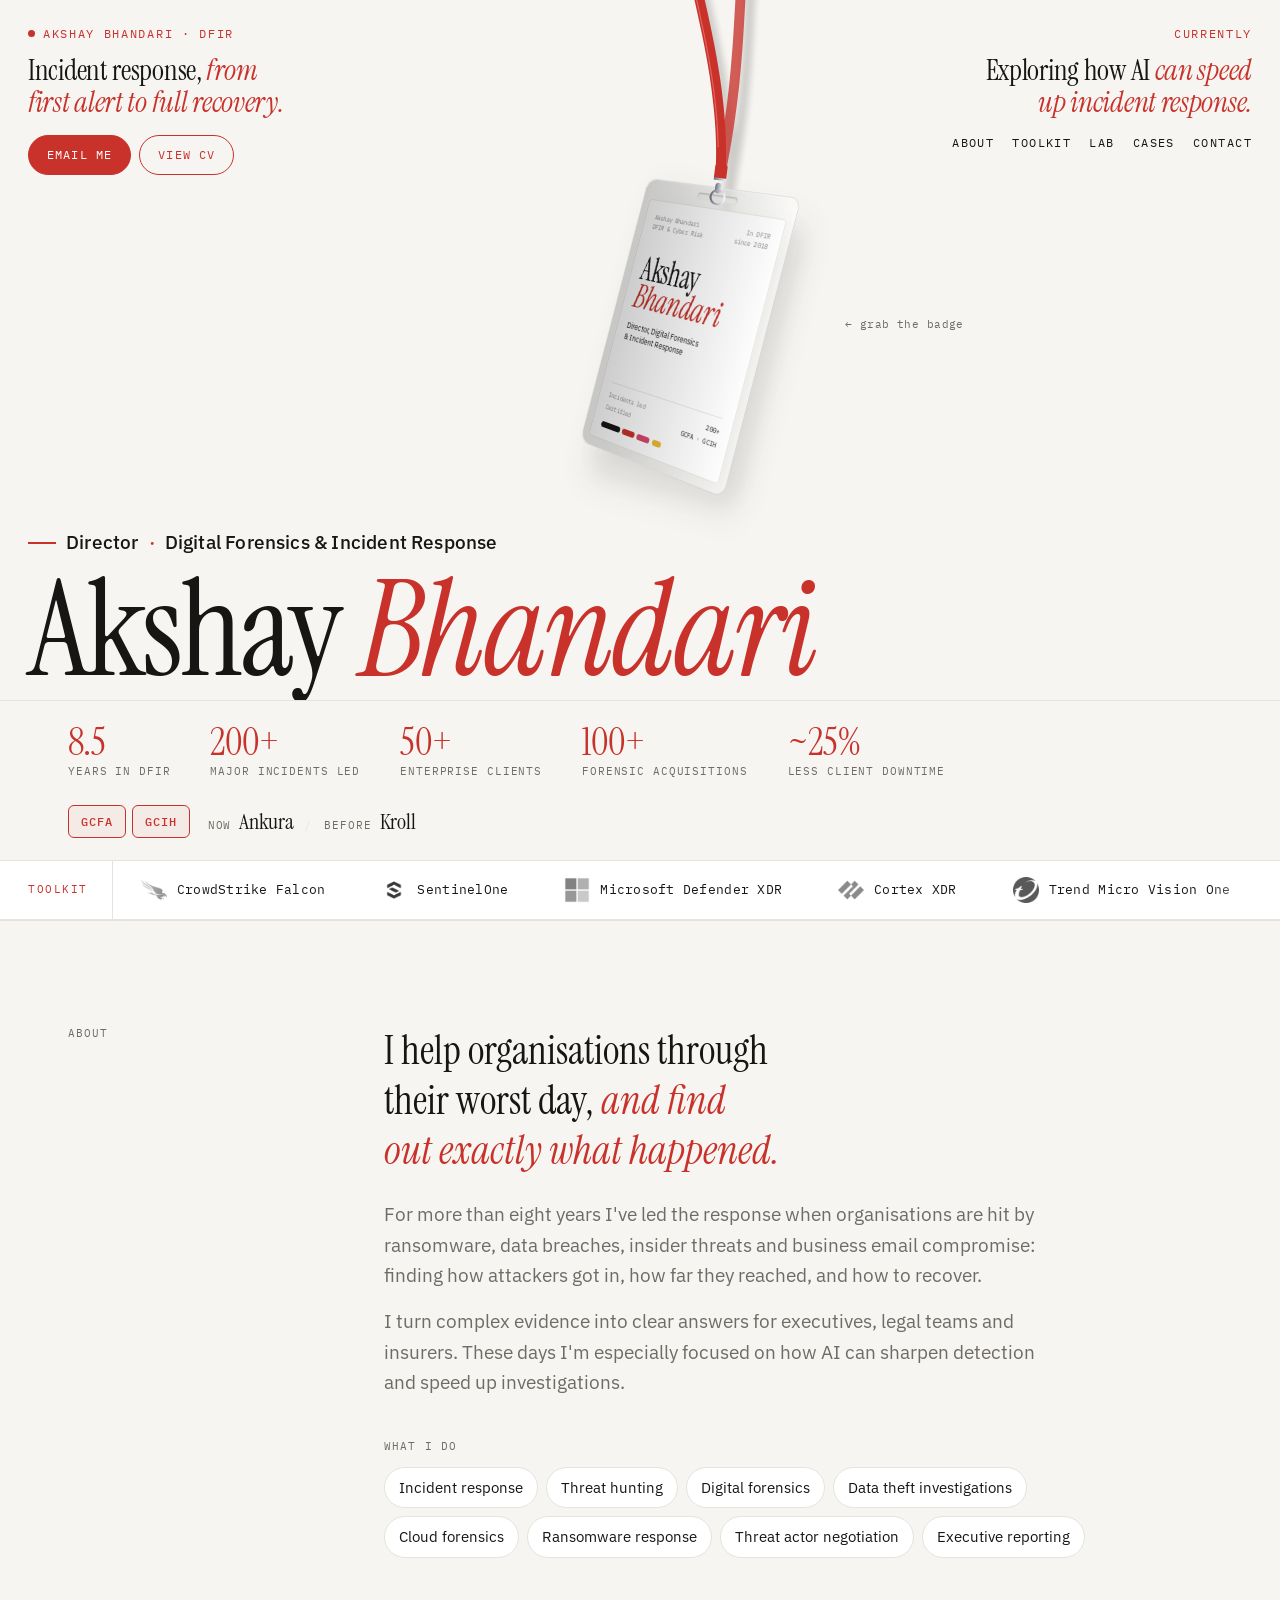
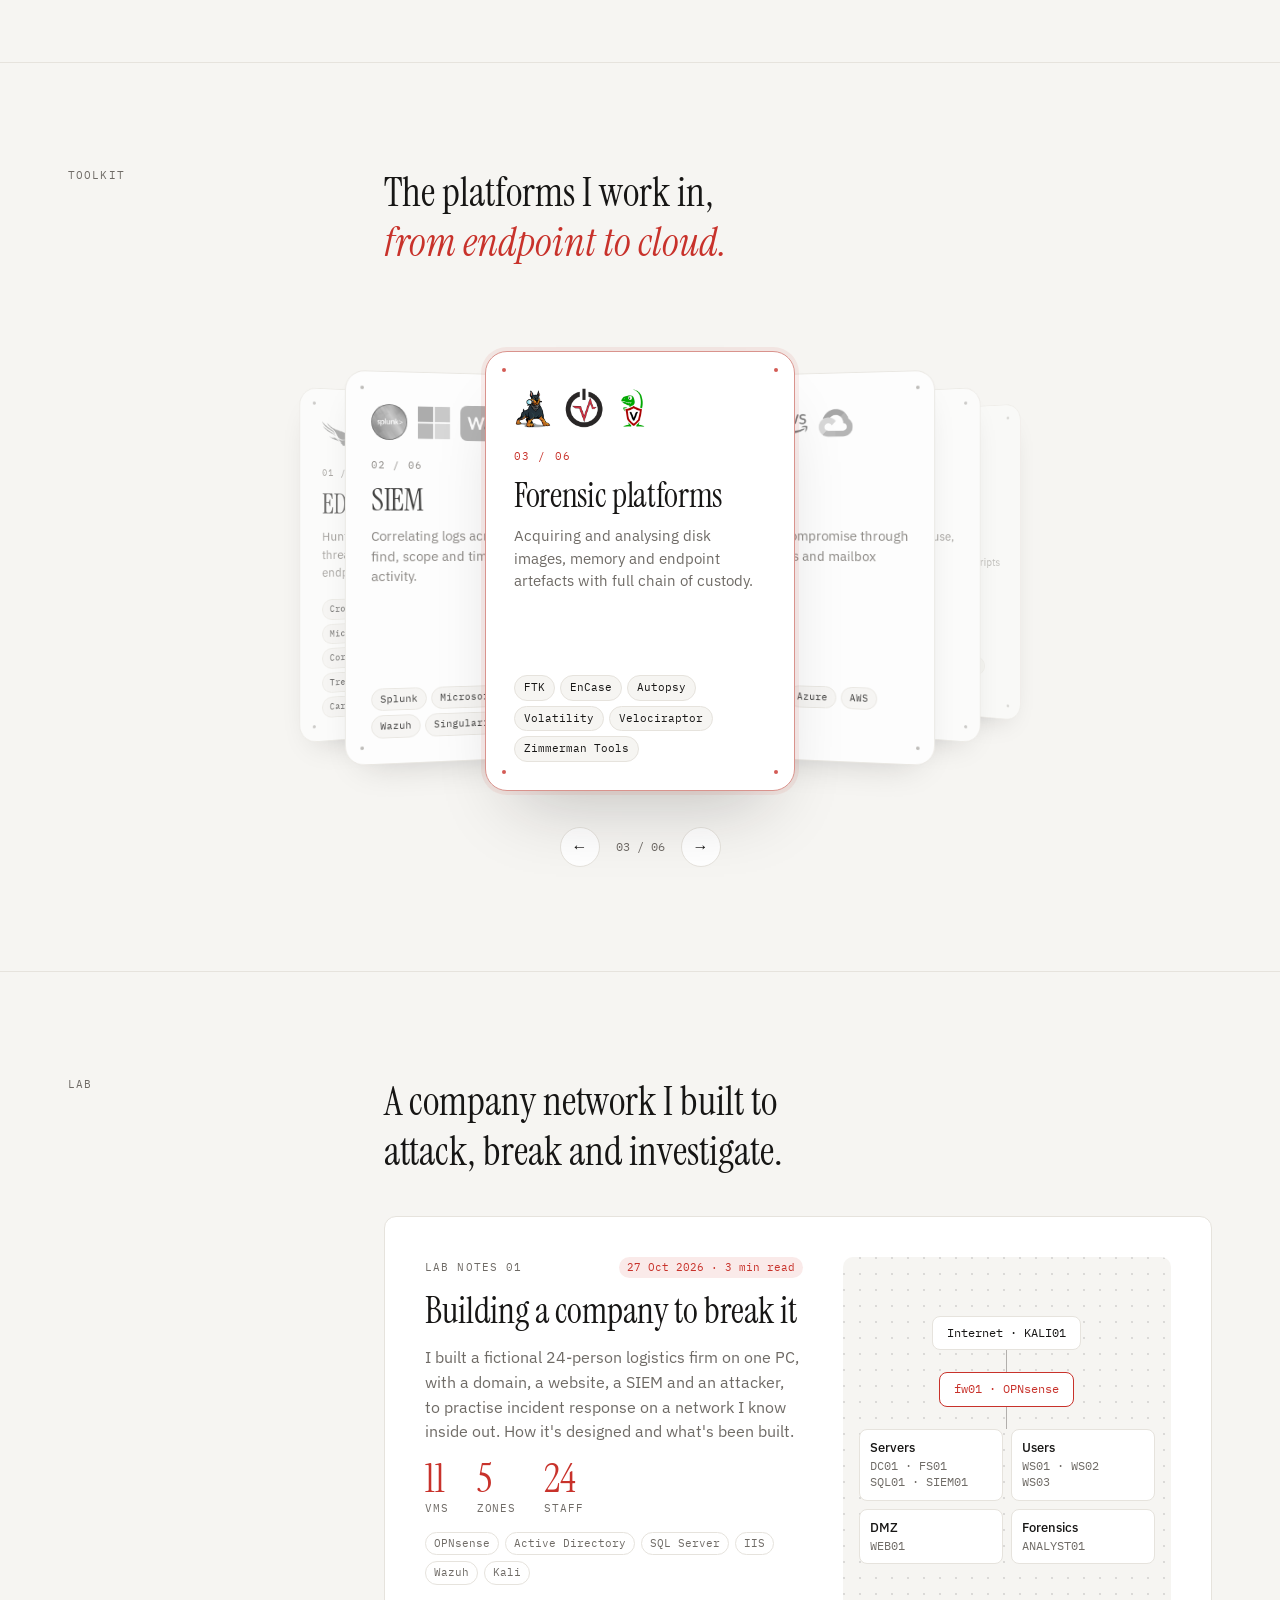
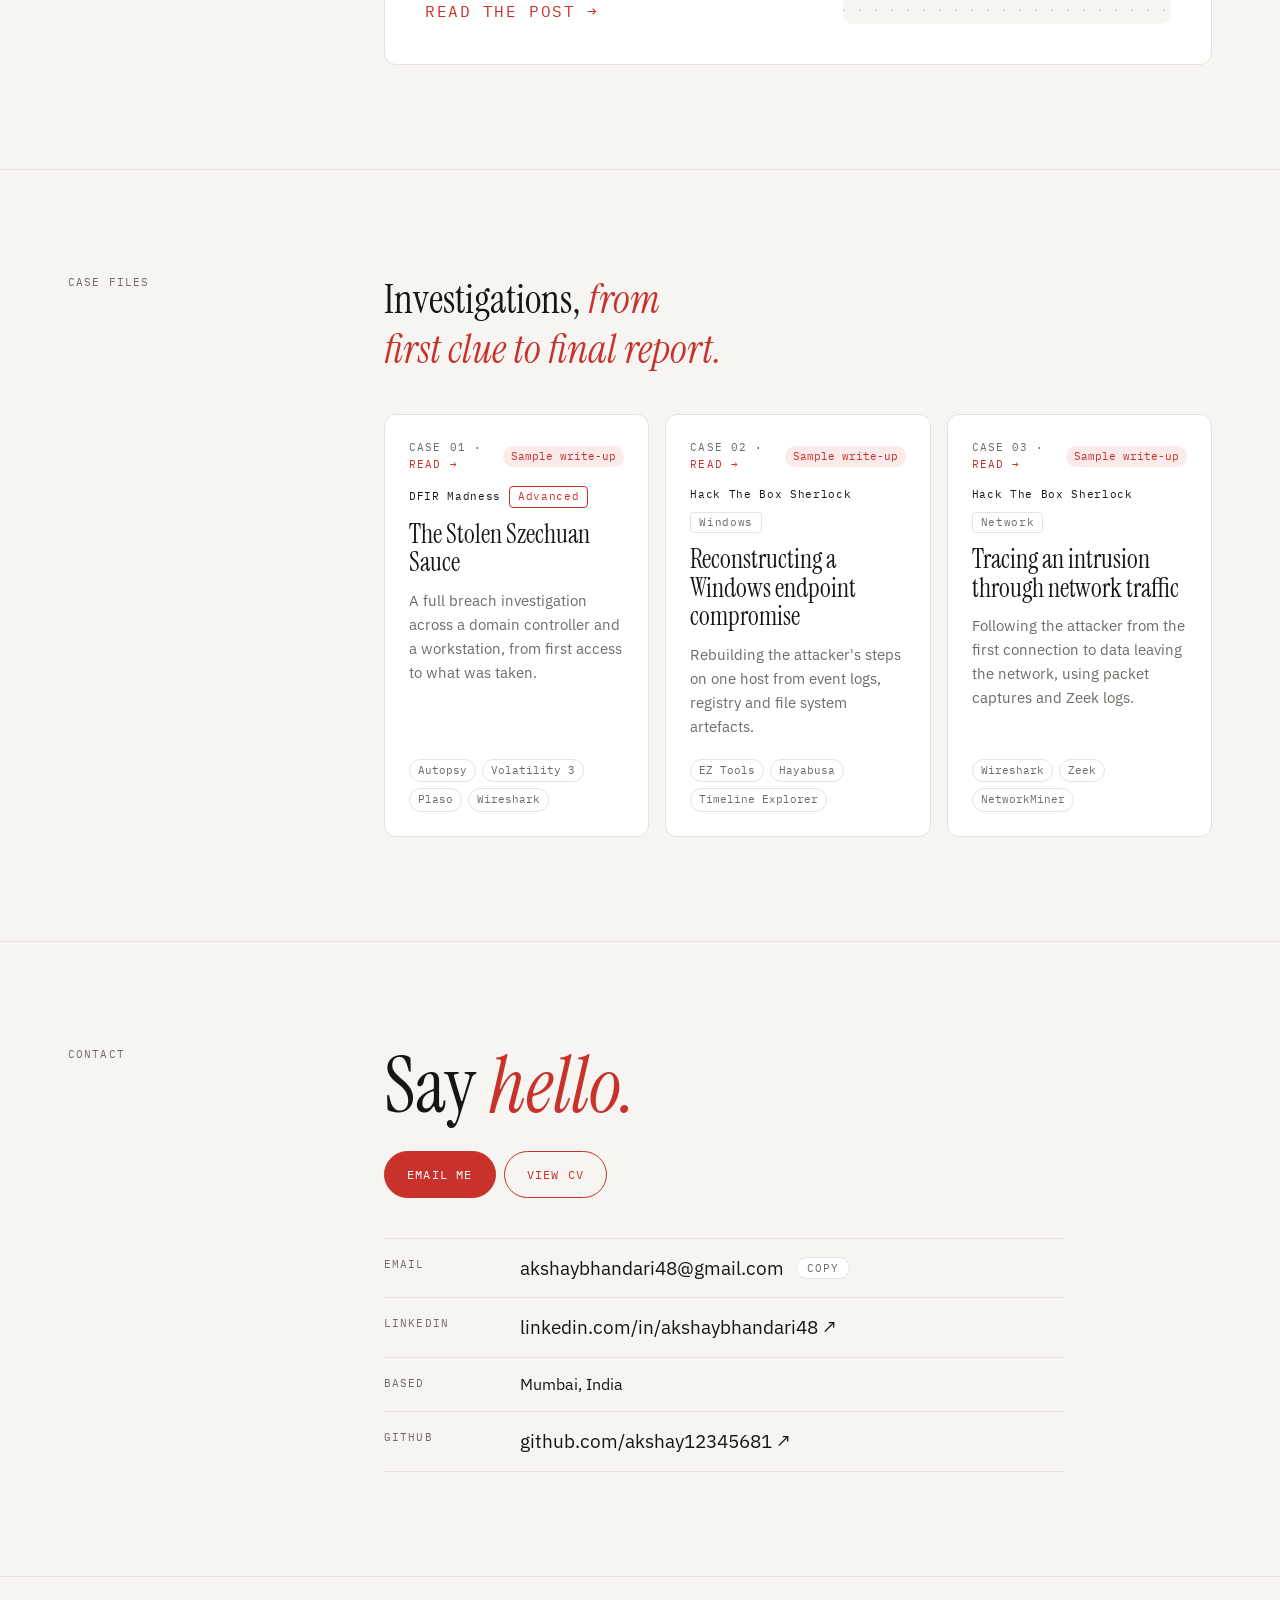
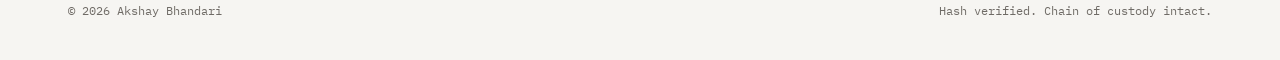
==== commit 6e23afd5: "Add the Lab notes 01 post and fix the phone layout - New post: writing/building-a-company-to-break-i" ====
--- a/index.html
+++ b/index.html
@@ -49,6 +49,7 @@
     <div class="topbar-links">
       <a href="#about">About</a>
       <a href="#toolkit">Toolkit</a>
+      <a href="#projects">Lab</a>
       <a href="#cases">Cases</a>
       <a href="#contact">Contact</a>
       <a href="cv.html">CV</a>
@@ -85,6 +86,7 @@
       <nav class="corner-nav" aria-label="Sections">
         <a href="#about">About</a>
           <a href="#toolkit">Toolkit</a>
+        <a href="#projects">Lab</a>
         <a href="#cases">Cases</a>
         <a href="#contact">Contact</a>
       </nav>
@@ -260,6 +262,43 @@
     </div>
   </section>
 
+  <!-- ============ PROJECTS ============ -->
+  <section class="section" id="projects" aria-labelledby="projects-title">
+    <div class="container section-grid">
+      <p class="label">Lab</p>
+      <div>
+        <h2 class="statement" id="projects-title">A company network I built to attack, break and investigate.</h2>
+        <!-- Copy an <article class="feature"> block to add another project. -->
+        <article class="feature">
+          <div class="feature-text">
+            <div class="case-top"><span class="label">Lab notes 01</span><span class="status">27 Oct 2026 · 3 min read</span></div>
+            <h3><a class="feature-link" href="writing/building-a-company-to-break-it.html">Building a company to break it</a></h3>
+            <p>I built a fictional 24-person logistics firm on one PC, with a domain, a website, a SIEM and an attacker, to practise incident response on a network I know inside out. How it's designed and what's been built.</p>
+            <dl class="feature-stats">
+              <div><dd>11</dd><dt>VMs</dt></div>
+              <div><dd>5</dd><dt>Zones</dt></div>
+              <div><dd>24</dd><dt>Staff</dt></div>
+            </dl>
+            <ul class="tags"><li>OPNsense</li><li>Active Directory</li><li>SQL Server</li><li>IIS</li><li>Wazuh</li><li>Kali</li></ul>
+            <p class="feature-more">Read the post →</p>
+          </div>
+          <div class="feature-map" aria-hidden="true">
+            <span class="fm-node">Internet · KALI01</span>
+            <span class="fm-line"></span>
+            <span class="fm-node fm-fw">fw01 · OPNsense</span>
+            <span class="fm-line"></span>
+            <span class="fm-zones">
+              <span class="fm-zone"><b>Servers</b>DC01 · FS01<br>SQL01 · SIEM01</span>
+              <span class="fm-zone"><b>Users</b>WS01 · WS02<br>WS03</span>
+              <span class="fm-zone"><b>DMZ</b>WEB01</span>
+              <span class="fm-zone"><b>Forensics</b>ANALYST01</span>
+            </span>
+          </div>
+        </article>
+      </div>
+    </div>
+  </section>
+
   <!-- ============ CASE FILES ============ -->
   <section class="section" id="cases" aria-labelledby="cases-title">
     <div class="container section-grid">
--- a/css/hero.css
+++ b/css/hero.css
@@ -74,7 +74,7 @@
 .hero-name {
   position: absolute; z-index: 1;
   left: max(var(--gutter), env(safe-area-inset-left, 0px));
-  bottom: calc(var(--text-hero) * -0.06);
+  bottom: calc(var(--text-hero) * 0.02);  /* high enough that the "y" descender isn't clipped */
   font-family: var(--font-display);
   font-weight: 400;
   font-size: var(--text-hero);
@@ -226,7 +226,7 @@
 .hero-role {
   position: absolute; z-index: 1;
   left: max(var(--gutter), env(safe-area-inset-left, 0px));
-  bottom: calc(var(--text-hero) * 0.98);
+  bottom: calc(var(--text-hero) * 1.06);  /* keeps the same gap above the name */
   display: flex; align-items: center; gap: 10px;
   font-family: var(--font-body); font-weight: 500;
   font-size: clamp(15px, 1.45vw, 19px);
--- a/css/sections.css
+++ b/css/sections.css
@@ -103,10 +103,6 @@
 .tool[data-logo="wazuh.png"] .tool-logo,
 .deck-logos img[src$="wazuh.png"] { border-radius: 8px; }
 .deck-logos img[src$="splunk.png"] { border-radius: 50%; }
-@media (prefers-reduced-motion: reduce) {
-  .tool-track { animation: none; flex-wrap: wrap; width: auto; }
-  .tool-track [aria-hidden="true"] { display: none; }
-}
 
 /* ---------- Toolkit deck ----------
    Cards fan out in 3D around the active one (like a stack of sign-in cards).
@@ -304,7 +300,7 @@
 }
 
 @media (max-width: 720px) {
-  .section-grid { grid-template-columns: 1fr; gap: var(--space-2); }
+  .section-grid { grid-template-columns: minmax(0, 1fr); gap: var(--space-2); }
   .facts li, .contact-list li { grid-template-columns: 92px minmax(0, 1fr); }
   .tool-strip-label { padding-right: var(--space-2); }
   .tool { padding: 14px 20px; font-size: 12px; }
@@ -450,7 +446,7 @@
   border: 1px solid var(--accent); color: var(--accent);
   background: color-mix(in srgb, var(--accent) 6%, transparent);
 }
-.proof-firms { font-size: 15px; color: var(--fg); }
+.proof-firms { font-family: var(--font-display); font-size: 22px; line-height: 1; color: var(--fg); }  /* same serif as the numbers */
 .proof-firms span { font-family: var(--font-mono); font-size: var(--text-2xs); letter-spacing: .08em; text-transform: uppercase; color: var(--muted); margin-right: 4px; }
 .proof-firms .sep { margin: 0 8px 0 6px; color: var(--line); }
 
@@ -474,3 +470,49 @@
   .corner .cta-row { flex-wrap: nowrap; }
   .corner .cta-row .btn { padding: 8px 12px; font-size: 10.5px; }
 }
+
+/* ---------- Lab: featured project card ---------- */
+.feature {
+  position: relative;
+  margin-top: var(--space-4);
+  display: grid; grid-template-columns: minmax(0, 1.15fr) minmax(0, 1fr); gap: var(--space-4);
+  padding: var(--space-4);
+  background: var(--surface);
+  border: 1px solid var(--line); border-radius: var(--radius);
+  transition: border-color .2s, transform .2s;
+}
+.feature:hover { border-color: var(--fg); transform: translateY(-2px); }
+/* The whole card is the link */
+.feature-link { text-decoration: none; }
+.feature-link::after { content: ""; position: absolute; inset: 0; border-radius: var(--radius); }
+.feature-text { display: flex; flex-direction: column; gap: 14px; min-width: 0; }
+.feature h3 { font-family: var(--font-display); font-weight: 400; font-size: clamp(28px, 3vw, 36px); line-height: 1.08; }
+.feature-text > p { color: var(--muted); font-size: 15.5px; }
+.feature-stats { display: flex; gap: 28px; margin: 0; }
+.feature-stats div { display: flex; flex-direction: column; gap: 2px; }
+.feature-stats dd { margin: 0; font-family: var(--font-display); font-size: 40px; line-height: 1; color: var(--accent); }
+.feature-stats dt { font-family: var(--font-mono); font-size: var(--text-2xs); letter-spacing: .08em; text-transform: uppercase; color: var(--muted); }
+.feature .tags { margin-top: 0; padding-top: 0; }
+.feature-more { font-family: var(--font-mono); font-size: var(--text-xs); letter-spacing: .1em; text-transform: uppercase; color: var(--accent) !important; }
+
+/* Mini architecture map on the right */
+.feature-map {
+  display: flex; flex-direction: column; align-items: center; justify-content: center;
+  padding: var(--space-3) var(--space-2);
+  border-radius: 10px;
+  background:
+    radial-gradient(circle at 1px 1px, color-mix(in srgb, var(--fg) 12%, transparent) 1px, transparent 0) 0 0 / 16px 16px,
+    var(--bg);
+  font-family: var(--font-mono); font-size: 11.5px;
+}
+.fm-node { padding: 7px 14px; border: 1px solid var(--line); border-radius: 8px; background: var(--surface); white-space: nowrap; }
+.fm-fw { border-color: var(--accent); color: var(--accent); }
+.fm-line { width: 1px; height: 22px; background: var(--muted); opacity: .5; }
+.fm-zones { width: 100%; display: grid; grid-template-columns: 1fr 1fr; gap: 8px; }
+.fm-zone { padding: 9px 10px; border: 1px solid var(--line); border-radius: 8px; background: var(--surface); color: var(--muted); line-height: 1.45; }
+.fm-zone b { display: block; font-weight: 500; color: var(--fg); font-family: var(--font-body); font-size: 13px; }
+.feature:hover .fm-fw { background: color-mix(in srgb, var(--accent) 8%, var(--surface)); }
+
+@media (max-width: 900px) {
+  .feature { grid-template-columns: 1fr; padding: var(--space-3); gap: var(--space-3); }
+}
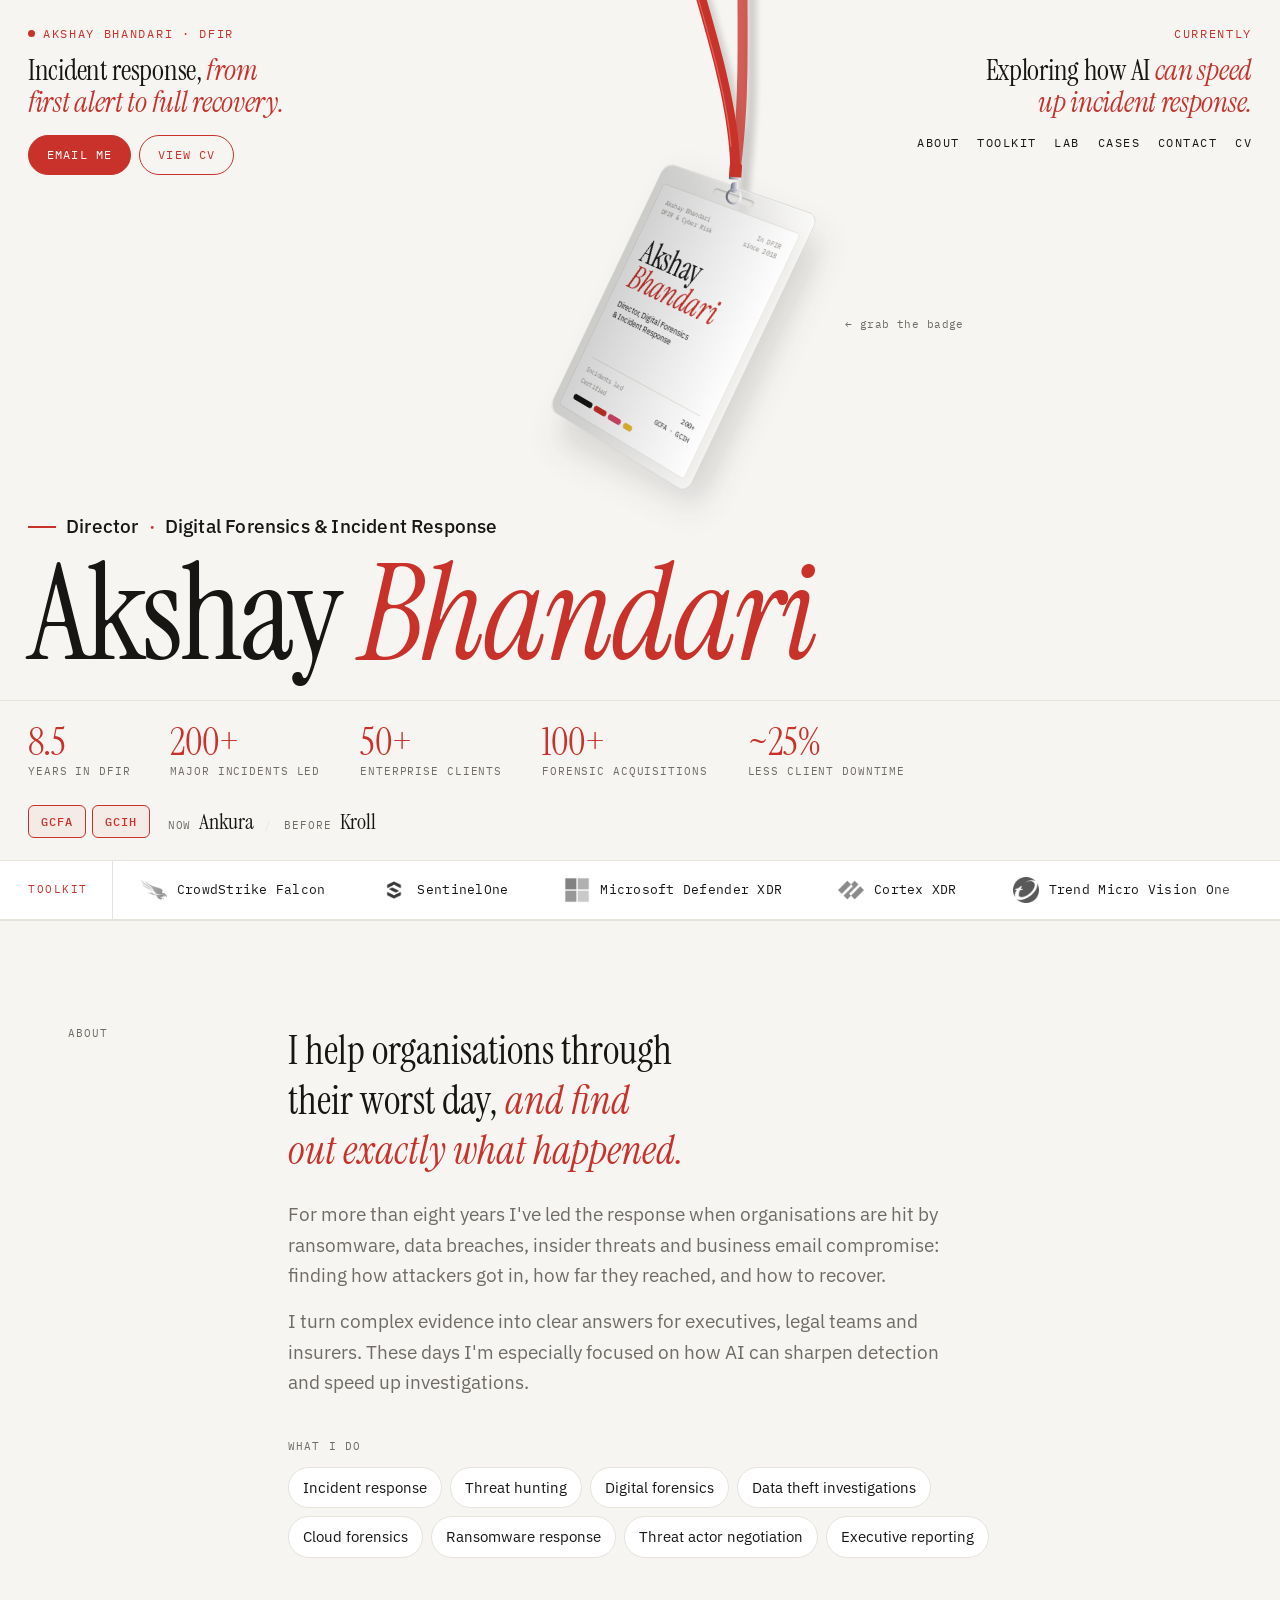
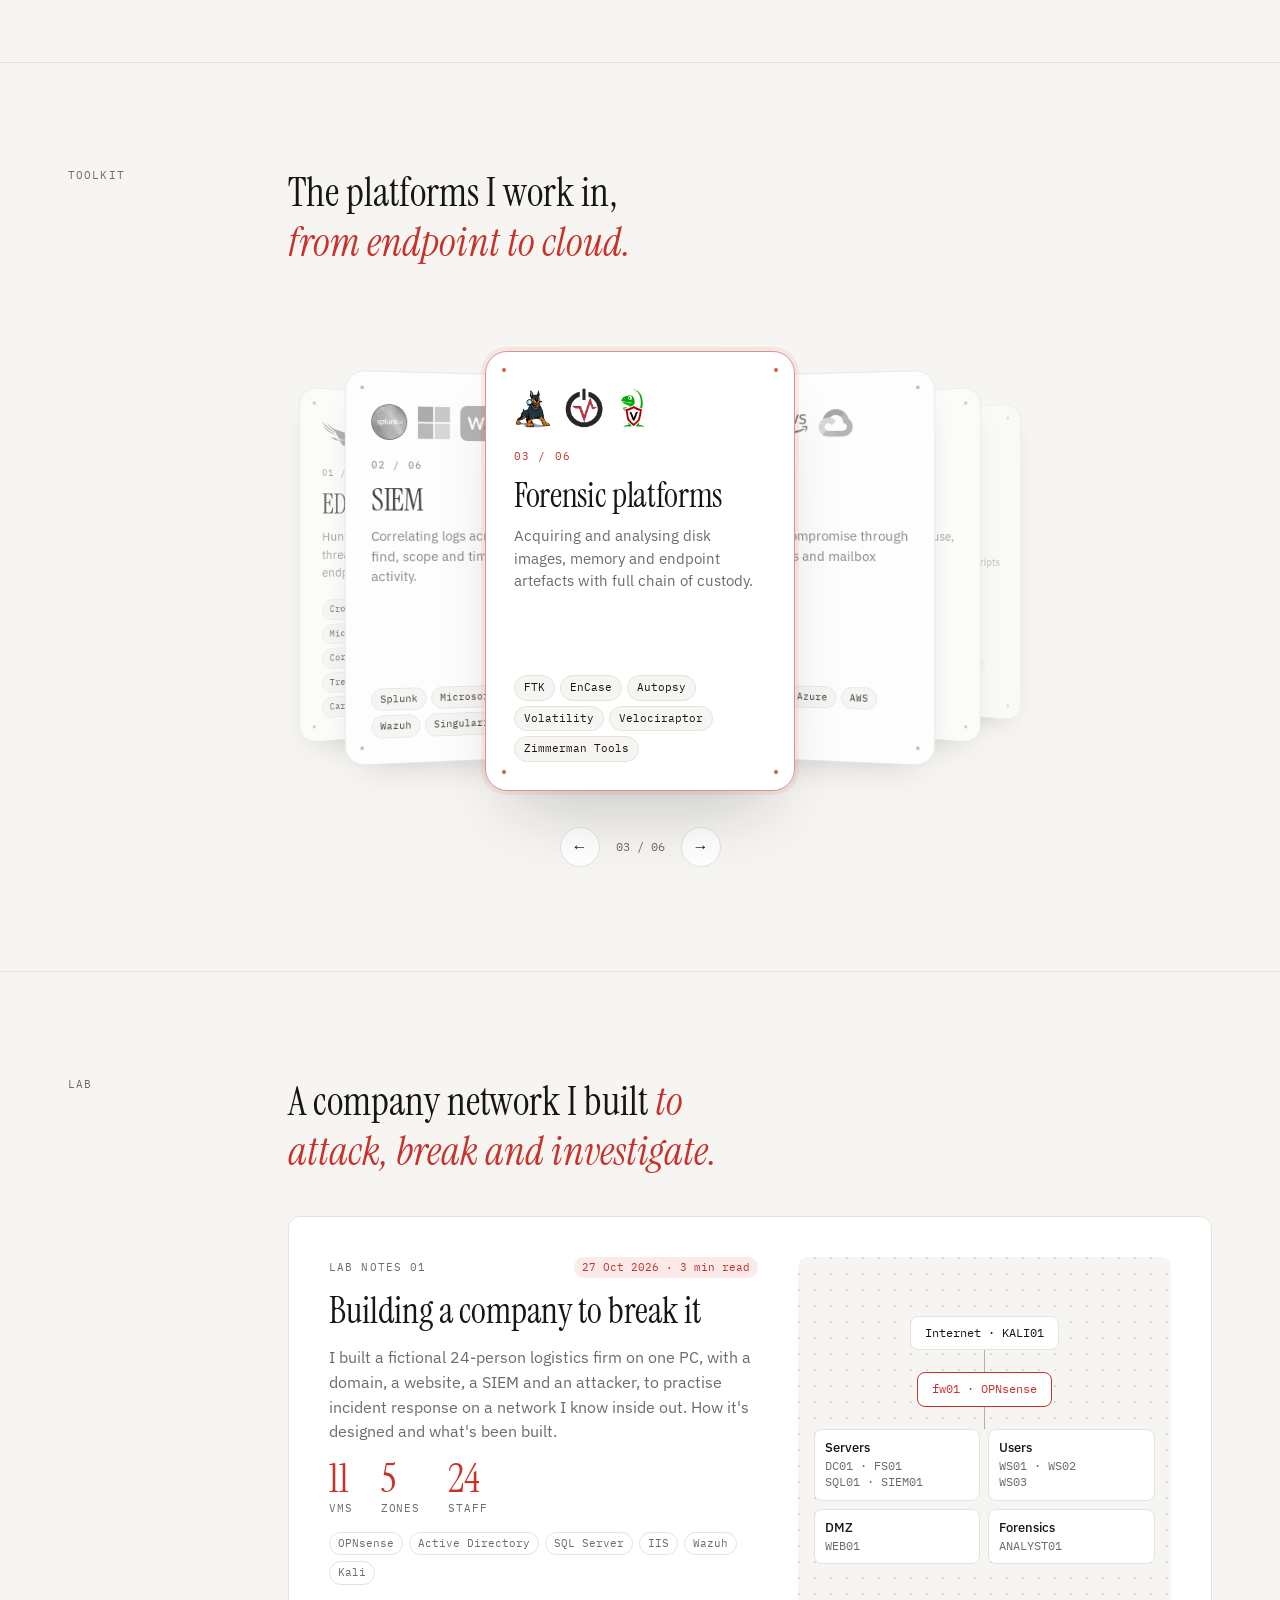
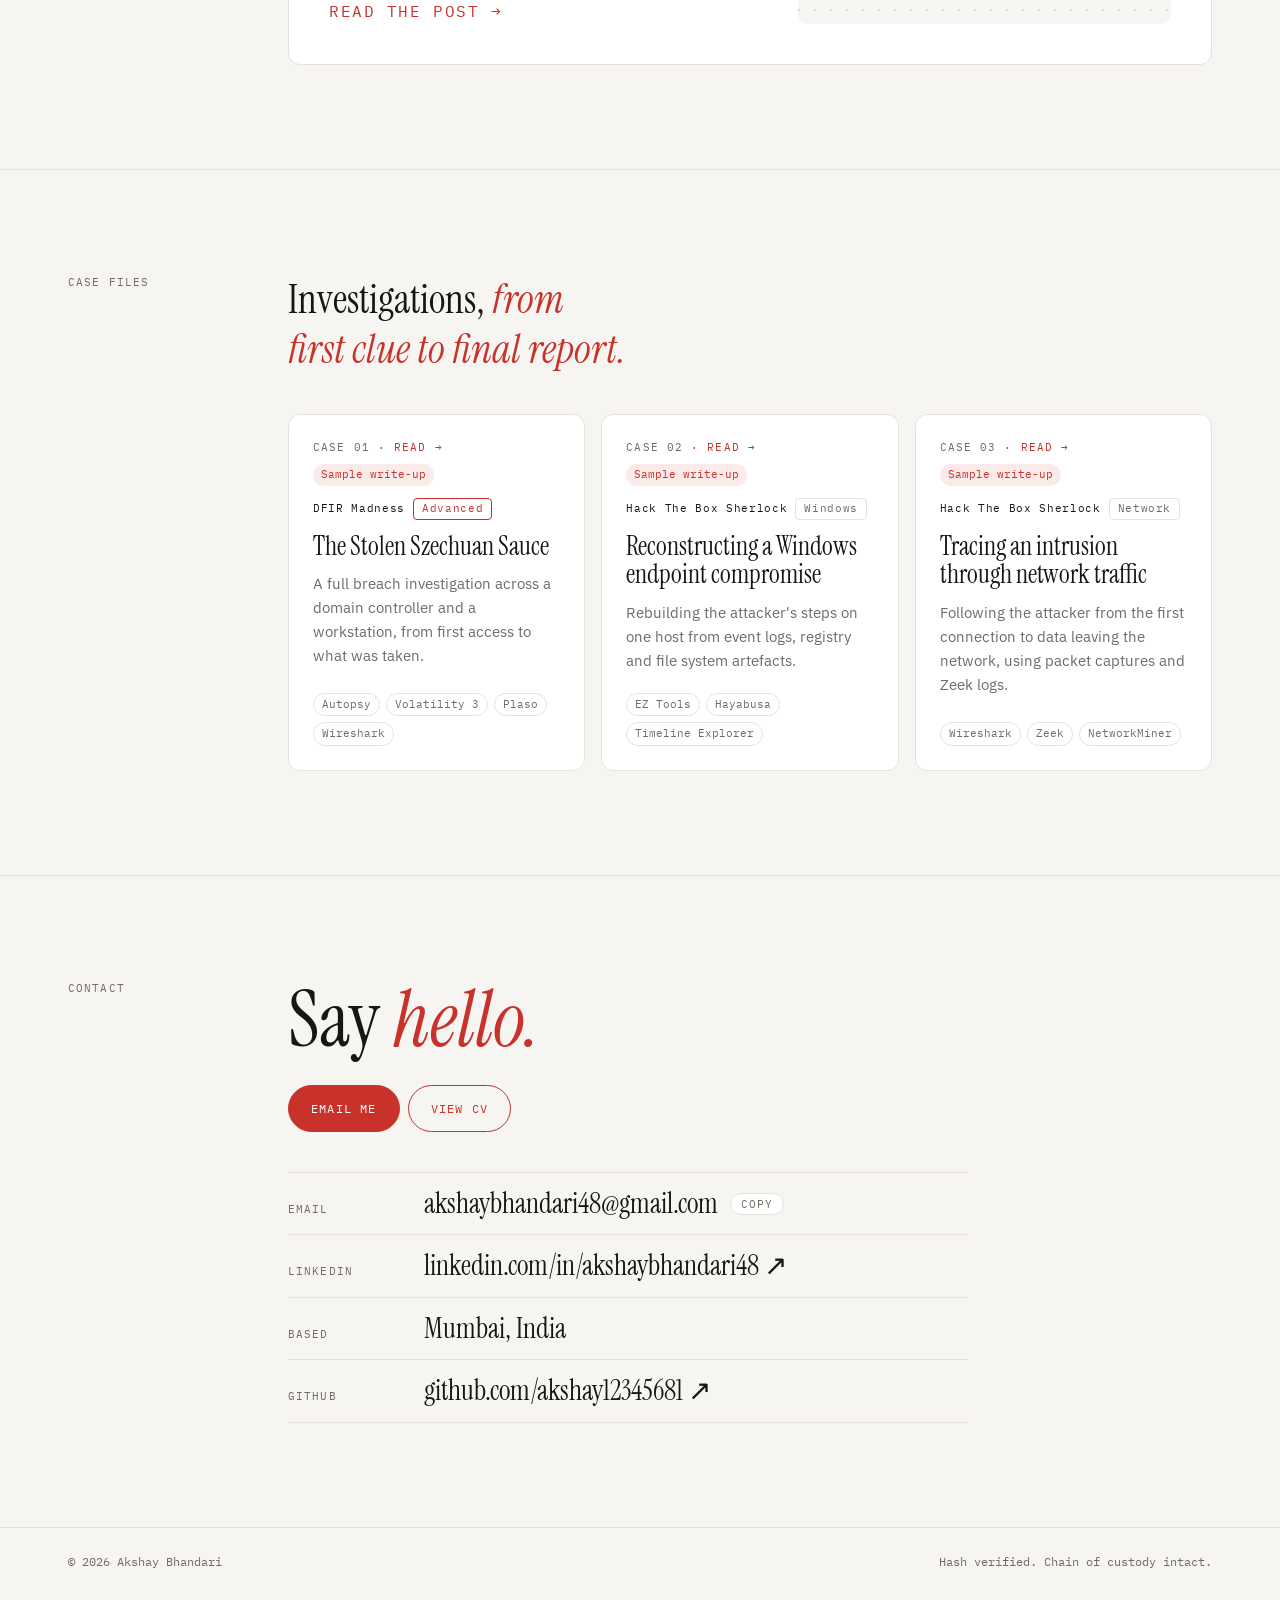
==== commit 4ef2a2b8: "Fix layout and font issues across the site, desktop and phone - Name: raised so the "y" no longer ru" ====
--- a/index.html
+++ b/index.html
@@ -30,6 +30,7 @@
 <link rel="stylesheet" href="css/tokens.css">
 <link rel="stylesheet" href="css/base.css">
 <link rel="stylesheet" href="css/hero.css">
+<link rel="stylesheet" href="css/chrome.css">
 <link rel="stylesheet" href="css/sections.css">
 
 <script src="js/lanyard.js" defer></script>
@@ -85,10 +86,11 @@
       </div>
       <nav class="corner-nav" aria-label="Sections">
         <a href="#about">About</a>
-          <a href="#toolkit">Toolkit</a>
+        <a href="#toolkit">Toolkit</a>
         <a href="#projects">Lab</a>
         <a href="#cases">Cases</a>
         <a href="#contact">Contact</a>
+        <a href="cv.html">CV</a>
       </nav>
     </div>
   </div>
@@ -267,7 +269,7 @@
     <div class="container section-grid">
       <p class="label">Lab</p>
       <div>
-        <h2 class="statement" id="projects-title">A company network I built to attack, break and investigate.</h2>
+        <h2 class="statement" id="projects-title">A company network I built <em>to attack, break and investigate.</em></h2>
         <!-- Copy an <article class="feature"> block to add another project. -->
         <article class="feature">
           <div class="feature-text">
--- a/css/tokens.css
+++ b/css/tokens.css
@@ -70,8 +70,8 @@
   :root {
     --gutter: 16px;
     --stage-h: 580px;
-    --badge-w: 168px;
-    --anchor-x: 0.72;
+    --badge-w: 156px;
+    --anchor-x: 0.75;   /* badge sits in the right half, clear of the text and menu */
     --space-6: 72px;
   }
 }
--- a/css/hero.css
+++ b/css/hero.css
@@ -28,7 +28,7 @@
   color: var(--accent);
 }
 .corner-label.has-dot::before {
-  content: ""; width: 7px; height: 7px; border-radius: 50%;
+  content: ""; flex: none; width: 7px; height: 7px; border-radius: 50%;
   background: var(--accent);
 }
 .corner-text {
@@ -74,7 +74,7 @@
 .hero-name {
   position: absolute; z-index: 1;
   left: max(var(--gutter), env(safe-area-inset-left, 0px));
-  bottom: calc(var(--text-hero) * 0.02);  /* high enough that the "y" descender isn't clipped */
+  bottom: calc(var(--text-hero) * 0.14);  /* leaves room for the "y" descender above the stats line */
   font-family: var(--font-display);
   font-weight: 400;
   font-size: var(--text-hero);
@@ -218,7 +218,8 @@
   .corner, .corner-right { max-width: 50%; gap: 8px; }
   .corner-right { text-align: left; align-items: flex-start; }
   .corner-label, .corner-link, .corner-nav a { font-size: 11px; }
-  .corner-nav { gap: 12px; }
+  .corner-label { letter-spacing: .08em; white-space: nowrap; }
+  .corner-nav { gap: 8px 14px; flex-wrap: wrap; }  /* wraps within the left half, beside the badge */
   .hint { display: none; }
 }
 
@@ -226,7 +227,7 @@
 .hero-role {
   position: absolute; z-index: 1;
   left: max(var(--gutter), env(safe-area-inset-left, 0px));
-  bottom: calc(var(--text-hero) * 1.06);  /* keeps the same gap above the name */
+  bottom: calc(var(--text-hero) * 1.18);  /* keeps the same gap above the name */
   display: flex; align-items: center; gap: 10px;
   font-family: var(--font-body); font-weight: 500;
   font-size: clamp(15px, 1.45vw, 19px);
--- a/css/chrome.css
+++ b/css/chrome.css
@@ -0,0 +1,54 @@
+/* Site chrome shared by every page: the top bar and the footer.
+   On the homepage the bar slides in once the hero is off screen (js/main.js
+   adds .is-visible); every other page shows it all the time (.is-static). */
+
+/* ---------- Top bar: slides in once the hero is off screen (js/main.js adds .is-visible) ---------- */
+.topbar {
+  position: fixed; inset: 0 0 auto 0; z-index: 50;
+  background: color-mix(in srgb, var(--bg) 86%, transparent);
+  -webkit-backdrop-filter: blur(10px);
+          backdrop-filter: blur(10px);
+  border-bottom: 1px solid var(--line);
+  transform: translateY(-100%);
+  visibility: hidden;
+  transition: transform .35s cubic-bezier(.2, .7, .2, 1), visibility 0s linear .35s;
+}
+.topbar.is-visible { transform: none; visibility: visible; transition-delay: 0s; }
+.topbar-inner { display: flex; justify-content: space-between; align-items: center; gap: var(--space-2); height: 52px; }
+.topbar-name { font-family: var(--font-display); font-size: 22px; line-height: 1; text-decoration: none; white-space: nowrap; }
+.topbar-name em { color: var(--accent); }
+.topbar-links { display: flex; gap: 20px; }
+.topbar-links a {
+  font-family: var(--font-mono); font-size: 12px;
+  letter-spacing: .12em; text-transform: uppercase; text-decoration: none;
+}
+@media (max-width: 720px) {
+  .topbar-links { gap: 14px; }
+  .topbar-links a { font-size: 11px; }
+}
+@media (max-width: 420px) {
+  .topbar-name { display: none; }
+  .topbar-inner { justify-content: center; }
+}
+@media (prefers-reduced-motion: reduce) {
+  .topbar { transition: visibility 0s; }
+}
+
+.topbar.is-static { transform: none; visibility: visible; transition: none; }
+body:has(.topbar.is-static) { padding-top: 52px; }
+.topbar-links a[aria-current] { color: var(--accent); }
+
+/* ---------- Footer ---------- */
+.footer {
+  border-top: 1px solid var(--line);
+  padding-block: var(--space-3) var(--space-4);
+}
+.footer .container {
+  display: flex; justify-content: space-between; flex-wrap: wrap; gap: 12px;
+  font-family: var(--font-mono); font-size: var(--text-xs); color: var(--muted);
+}
+
+@media print {
+  .topbar, .footer { display: none; }
+  body:has(.topbar.is-static) { padding-top: 0; }
+}
--- a/css/sections.css
+++ b/css/sections.css
@@ -1,36 +1,4 @@
 /* Sections below the hero */
-
-/* ---------- Top bar: slides in once the hero is off screen (js/main.js adds .is-visible) ---------- */
-.topbar {
-  position: fixed; inset: 0 0 auto 0; z-index: 50;
-  background: color-mix(in srgb, var(--bg) 86%, transparent);
-  -webkit-backdrop-filter: blur(10px);
-          backdrop-filter: blur(10px);
-  border-bottom: 1px solid var(--line);
-  transform: translateY(-100%);
-  visibility: hidden;
-  transition: transform .35s cubic-bezier(.2, .7, .2, 1), visibility 0s linear .35s;
-}
-.topbar.is-visible { transform: none; visibility: visible; transition-delay: 0s; }
-.topbar-inner { display: flex; justify-content: space-between; align-items: center; gap: var(--space-2); height: 52px; }
-.topbar-name { font-family: var(--font-display); font-size: 22px; line-height: 1; text-decoration: none; white-space: nowrap; }
-.topbar-name em { color: var(--accent); }
-.topbar-links { display: flex; gap: 20px; }
-.topbar-links a {
-  font-family: var(--font-mono); font-size: 12px;
-  letter-spacing: .12em; text-transform: uppercase; text-decoration: none;
-}
-@media (max-width: 720px) {
-  .topbar-links { gap: 14px; }
-  .topbar-links a { font-size: 11px; }
-}
-@media (max-width: 420px) {
-  .topbar-name { display: none; }
-  .topbar-inner { justify-content: center; }
-}
-@media (prefers-reduced-motion: reduce) {
-  .topbar { transition: visibility 0s; }
-}
 
 .section {
   border-top: 1px solid var(--line);
@@ -39,7 +7,7 @@
 }
 .section-grid {
   display: grid;
-  grid-template-columns: minmax(0, 1fr) minmax(0, 3fr);
+  grid-template-columns: 180px minmax(0, 1fr);   /* the left column only holds a short label */
   gap: var(--space-4);
 }
 .statement {
@@ -237,7 +205,8 @@
 .case-link::after { content: ""; position: absolute; inset: 0; border-radius: var(--radius); }
 .case:has(.case-link):hover { border-color: var(--fg); transform: translateY(-2px); }
 .case:has(.case-link) .case-top .label::after { content: " · Read →"; color: var(--accent); }
-.case-top { display: flex; justify-content: space-between; align-items: center; gap: 12px; }
+.case-top { display: flex; justify-content: space-between; align-items: center; flex-wrap: wrap; gap: 8px 12px; }
+.case-top .label { white-space: nowrap; }
 .case h3 { font-family: var(--font-display); font-weight: 400; font-size: 26px; line-height: 1.1; }
 .case p { color: var(--muted); font-size: 15px; }
 .case .case-source {
@@ -275,8 +244,14 @@
   padding-block: 14px; border-top: 1px solid var(--line);
 }
 .contact-list li:last-child { border-bottom: 1px solid var(--line); }
-.contact-list .label { padding-top: 3px; }
-.contact-list a { text-decoration: none; font-size: var(--text-lg); overflow-wrap: anywhere; }
+.contact-list li { align-items: baseline; }
+.contact-list .label { padding-top: 0; }
+.contact-list a { text-decoration: none; overflow-wrap: anywhere; }
+/* Every detail (links and plain text alike) in the site serif, at one size */
+.contact-list li > :not(.label), .contact-value > a {
+  font-family: var(--font-display); font-size: clamp(22px, 2.2vw, 28px); line-height: 1.2;
+}
+.contact-value { font-family: inherit; }
 .contact-list a:hover { color: var(--accent); }
 .contact-value { display: flex; align-items: center; gap: 12px; flex-wrap: wrap; min-width: 0; }
 .copy-btn {
@@ -289,19 +264,12 @@
 .copy-btn:hover { color: var(--accent); border-color: var(--accent); }
 .todo { color: var(--muted); font-style: italic; }
 
-/* ---------- Footer ---------- */
-.footer {
-  border-top: 1px solid var(--line);
-  padding-block: var(--space-3) var(--space-4);
-}
-.footer .container {
-  display: flex; justify-content: space-between; flex-wrap: wrap; gap: 12px;
-  font-family: var(--font-mono); font-size: var(--text-xs); color: var(--muted);
-}
-
 @media (max-width: 720px) {
   .section-grid { grid-template-columns: minmax(0, 1fr); gap: var(--space-2); }
-  .facts li, .contact-list li { grid-template-columns: 92px minmax(0, 1fr); }
+  .lead { font-size: 17px; }
+  .contact-list li { grid-template-columns: minmax(0, 1fr); gap: 4px; }
+  .contact-list li > :not(.label), .contact-value > a { font-size: 22px; overflow-wrap: anywhere; }
+  .facts li { grid-template-columns: 92px minmax(0, 1fr); }
   .tool-strip-label { padding-right: var(--space-2); }
   .tool { padding: 14px 20px; font-size: 12px; }
   .tool-logo { width: 22px; height: 22px; }
@@ -356,7 +324,7 @@
 .role-points li { position: relative; padding-left: 18px; font-size: 15px; line-height: 1.55; }
 .role-points li::before {
   content: ""; position: absolute; left: 0; top: .65em;
-  width: 8px; height: 1px; background: var(--accent);
+  width: 8px; height: 2px; background: var(--accent);
 }
 
 /* ---------- Credentials ---------- */
@@ -422,6 +390,7 @@
 
 /* ---------- At a glance: numbers + credentials bar ---------- */
 .proof { border-top: 1px solid var(--line); background: var(--bg); }
+.proof .container { max-width: none; }   /* same left edge as the name and title */
 .proof-inner {
   display: flex; align-items: center; justify-content: space-between; gap: var(--space-3) var(--space-4);
   flex-wrap: wrap; padding-block: 22px;
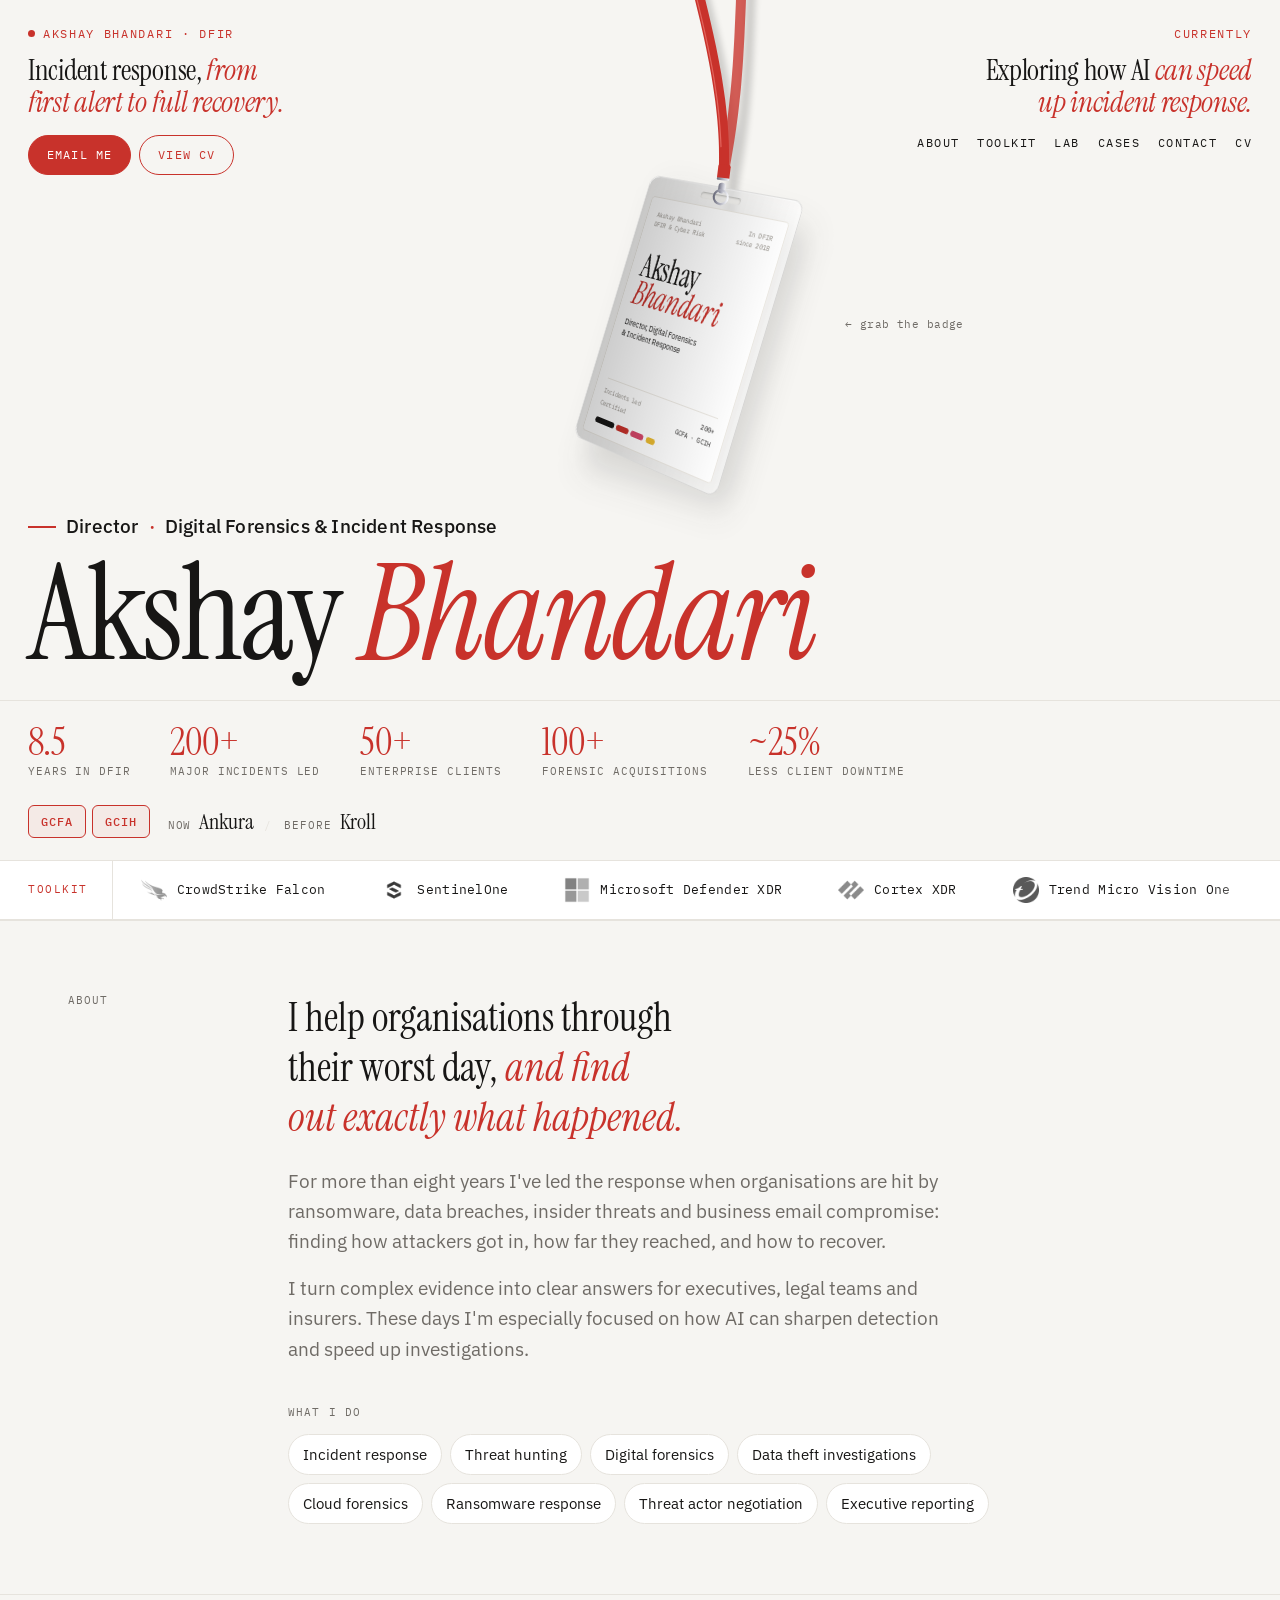
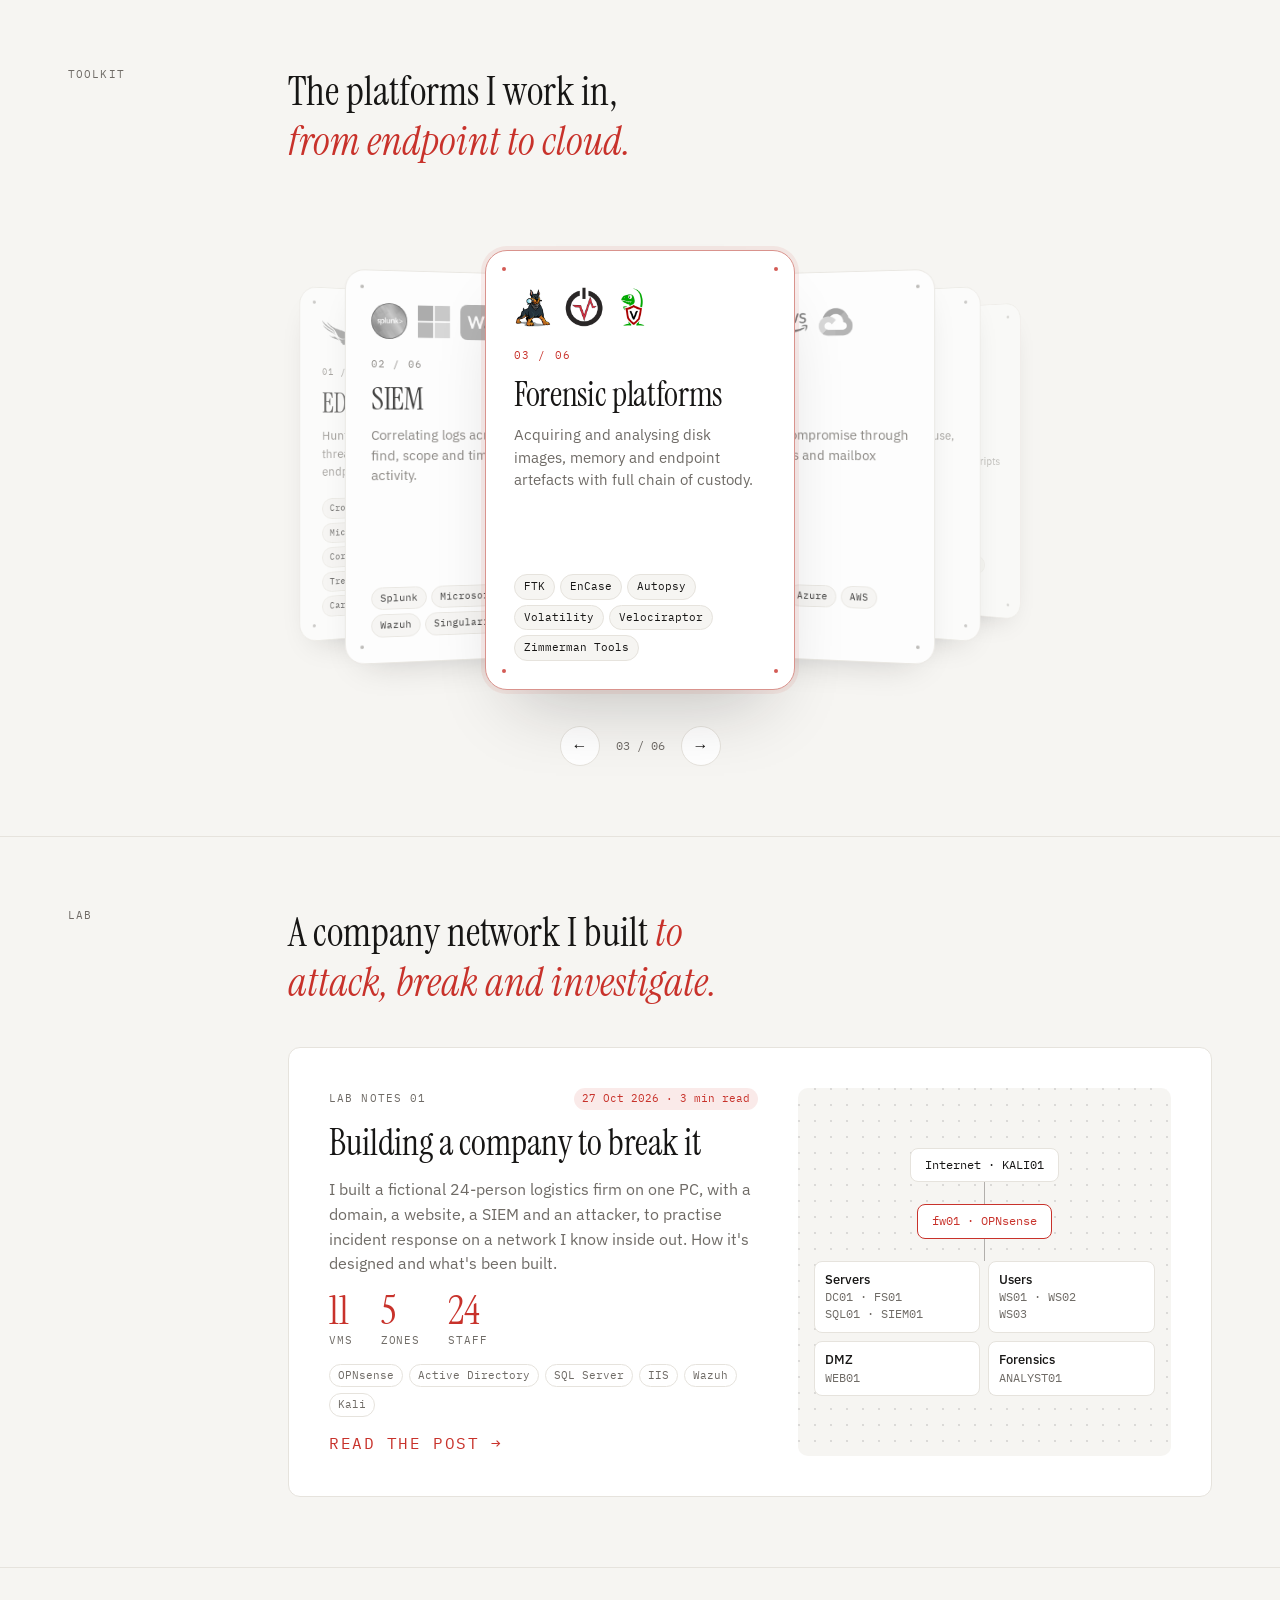
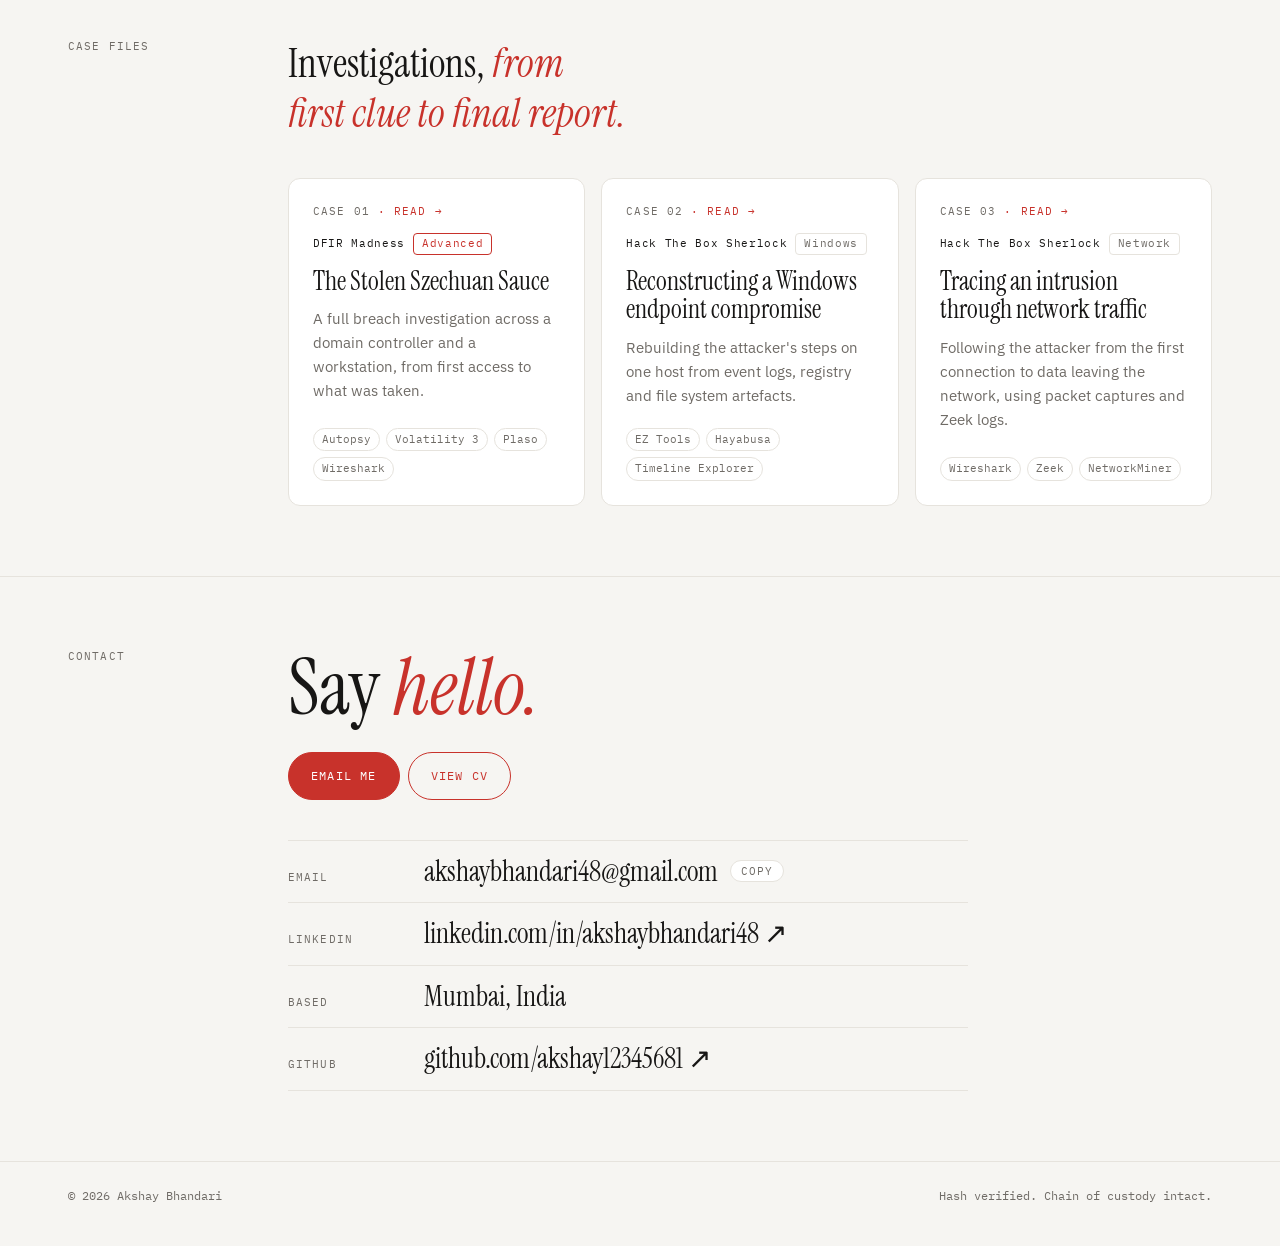
==== commit f33e2763: "Move "Currently" below the name on phones, tighten section spacing - Phones: "Currently" moves below" ====
--- a/index.html
+++ b/index.html
@@ -77,12 +77,14 @@
       </div>
     </div>
     <div class="corner corner-right">
+      <div class="currently" id="currently">
       <p class="corner-label">Currently</p>
       <div class="rotator" data-interval="5000" data-delay="2500">
         <p class="corner-text">Exploring how AI <em>can speed up incident response.</em></p>
         <p class="corner-text">Researching AI-assisted <em>threat detection.</em></p>
         <p class="corner-text">Advancing log analysis <em>with AI and automation.</em></p>
         <p class="corner-text">Testing new security technologies <em>as they emerge.</em></p>
+      </div>
       </div>
       <nav class="corner-nav" aria-label="Sections">
         <a href="#about">About</a>
@@ -127,6 +129,9 @@
   <svg class="clasp" id="clasp" aria-hidden="true"></svg>
   <div class="hint" id="hint">← grab the badge</div>
 </header>
+
+<!-- On phones, "Currently" moves here, below the name (js/main.js) -->
+<div class="container currently-slot" id="currentlySlot" hidden></div>
 
 <!-- ============ AT A GLANCE (numbers + credentials) ============ -->
 <section class="proof" aria-label="At a glance">
@@ -311,21 +316,21 @@
              Hack The Box: only publish write-ups for RETIRED Sherlocks (HTB's rules). -->
         <div class="cases">
           <article class="case">
-            <div class="case-top"><span class="label">Case 01</span><span class="status">Sample write-up</span></div>
+            <div class="case-top"><span class="label">Case 01</span></div>
             <p class="case-source">DFIR Madness <span class="level level-adv">Advanced</span></p>
             <h3><a class="case-link" href="cases/case-01.html">The Stolen Szechuan Sauce</a></h3>
             <p>A full breach investigation across a domain controller and a workstation, from first access to what was taken.</p>
             <ul class="tags"><li>Autopsy</li><li>Volatility 3</li><li>Plaso</li><li>Wireshark</li></ul>
           </article>
           <article class="case">
-            <div class="case-top"><span class="label">Case 02</span><span class="status">Sample write-up</span></div>
+            <div class="case-top"><span class="label">Case 02</span></div>
             <p class="case-source">Hack The Box Sherlock <span class="level">Windows</span></p>
             <h3><a class="case-link" href="cases/case-02.html">Reconstructing a Windows endpoint compromise</a></h3>
             <p>Rebuilding the attacker's steps on one host from event logs, registry and file system artefacts.</p>
             <ul class="tags"><li>EZ Tools</li><li>Hayabusa</li><li>Timeline Explorer</li></ul>
           </article>
           <article class="case">
-            <div class="case-top"><span class="label">Case 03</span><span class="status">Sample write-up</span></div>
+            <div class="case-top"><span class="label">Case 03</span></div>
             <p class="case-source">Hack The Box Sherlock <span class="level">Network</span></p>
             <h3><a class="case-link" href="cases/case-03.html">Tracing an intrusion through network traffic</a></h3>
             <p>Following the attacker from the first connection to data leaving the network, using packet captures and Zeek logs.</p>
--- a/css/tokens.css
+++ b/css/tokens.css
@@ -69,8 +69,8 @@
 @media (max-width: 720px) {
   :root {
     --gutter: 16px;
-    --stage-h: 580px;
-    --badge-w: 156px;
+    --stage-h: 540px;   /* "Currently" moves below the name on phones, so the top needs less room */
+    --badge-w: 168px;
     --anchor-x: 0.75;   /* badge sits in the right half, clear of the text and menu */
     --space-6: 72px;
   }
--- a/css/hero.css
+++ b/css/hero.css
@@ -19,6 +19,12 @@
 }
 .corner { max-width: 340px; pointer-events: auto; display: flex; flex-direction: column; gap: 12px; }
 .corner-right { max-width: 280px; text-align: right; align-items: flex-end; }
+.currently { display: flex; flex-direction: column; gap: 12px; }
+.corner-right .currently { align-items: flex-end; }
+/* Phones: the block below the name */
+.currently-slot { padding-block: 22px 24px; }
+.currently-slot[hidden] { display: none; }
+.currently-slot .currently { gap: 8px; }
 .corner-label {
   display: flex; align-items: center; gap: 8px;
   font-family: var(--font-mono);
--- a/css/sections.css
+++ b/css/sections.css
@@ -2,7 +2,7 @@
 
 .section {
   border-top: 1px solid var(--line);
-  padding-block: var(--space-6);
+  padding-block: clamp(48px, 5.5vw, 76px);   /* was 104px: too much air between sections */
   scroll-margin-top: 52px; /* so the top bar doesn't cover the section when jumping to it */
 }
 .section-grid {
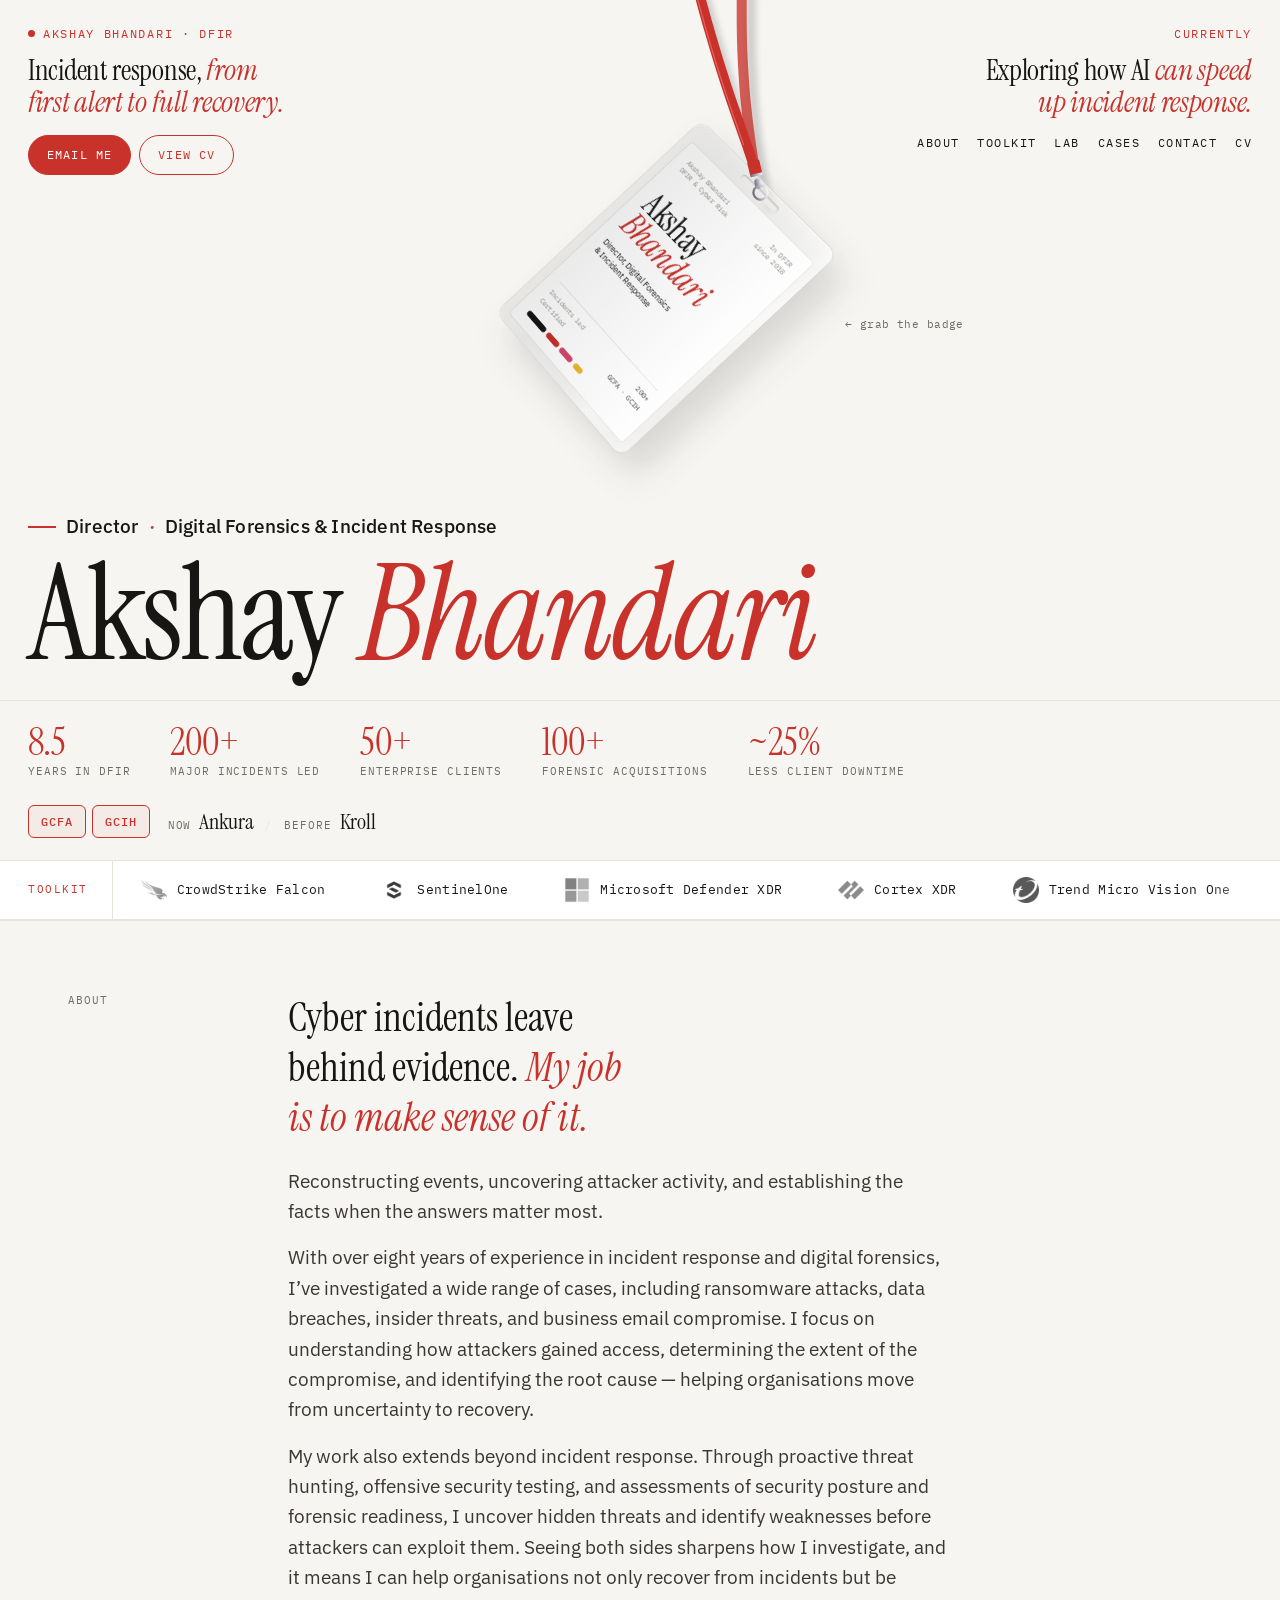
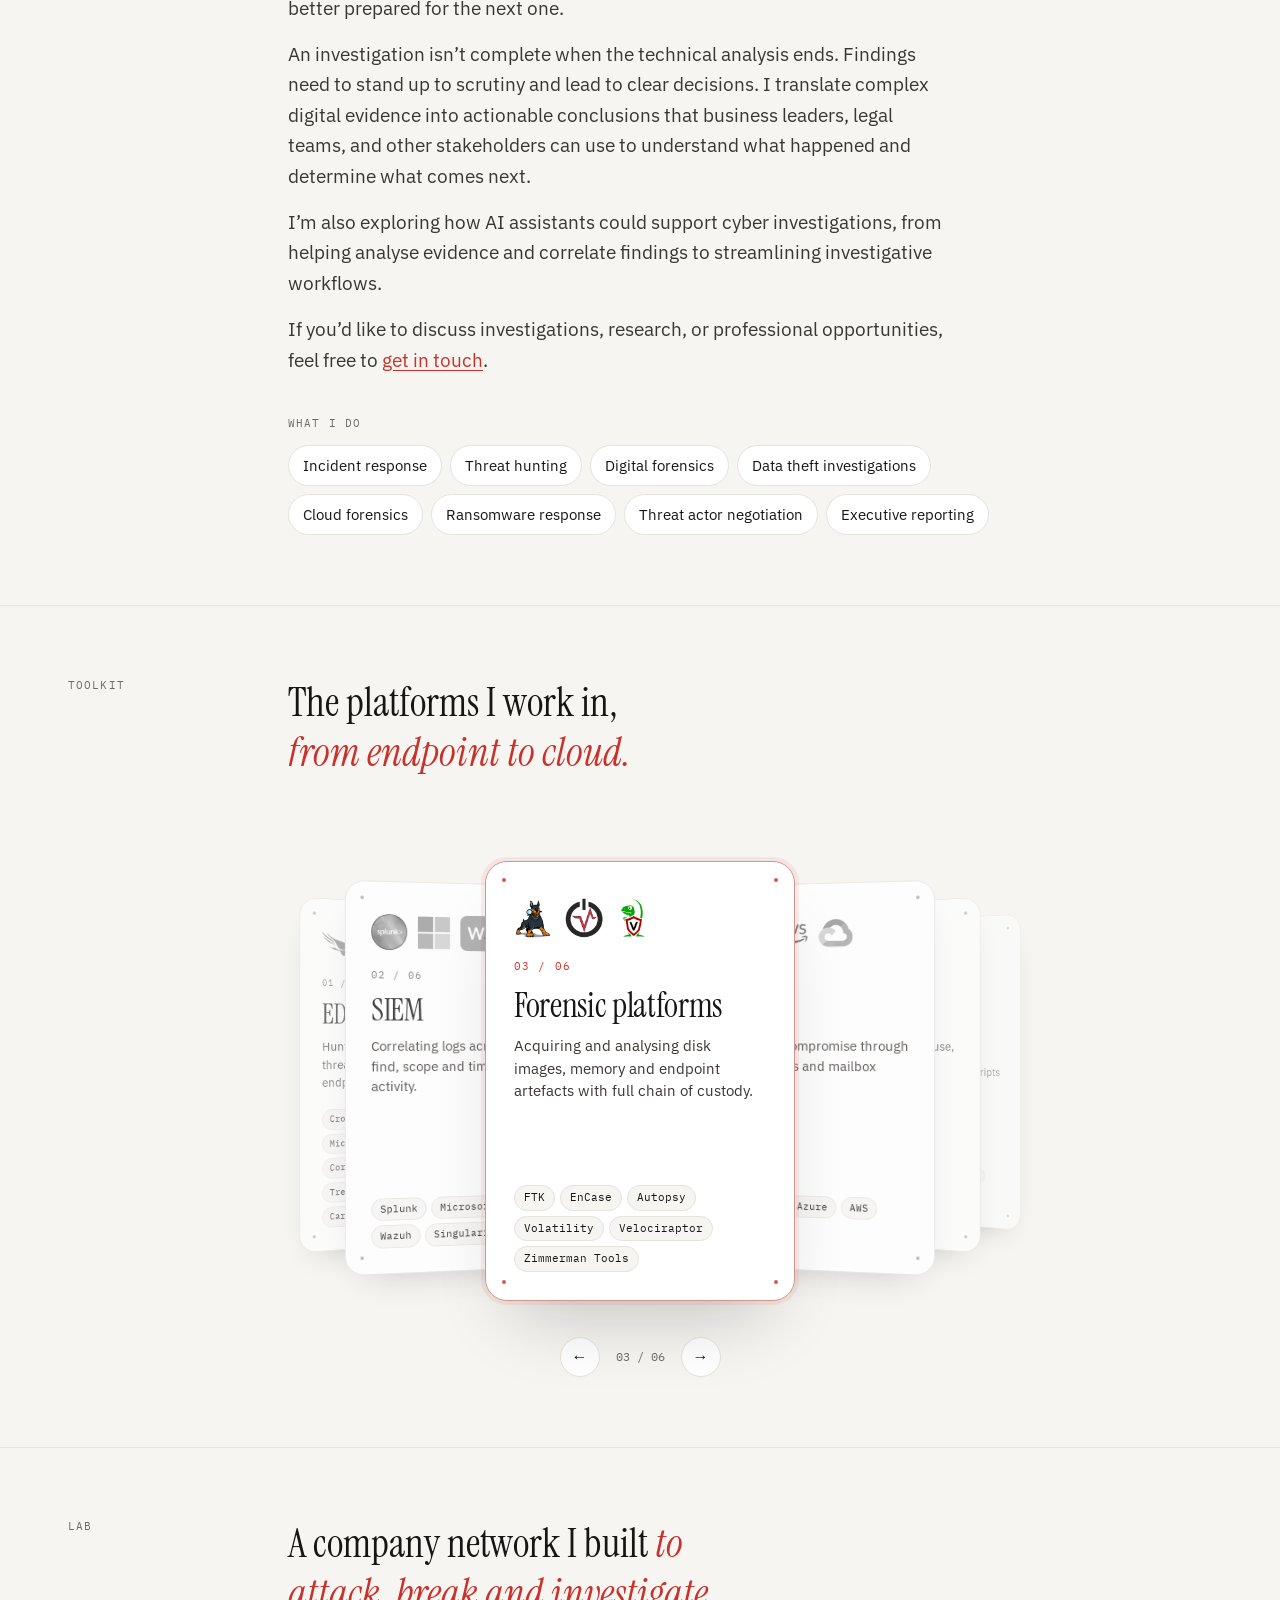
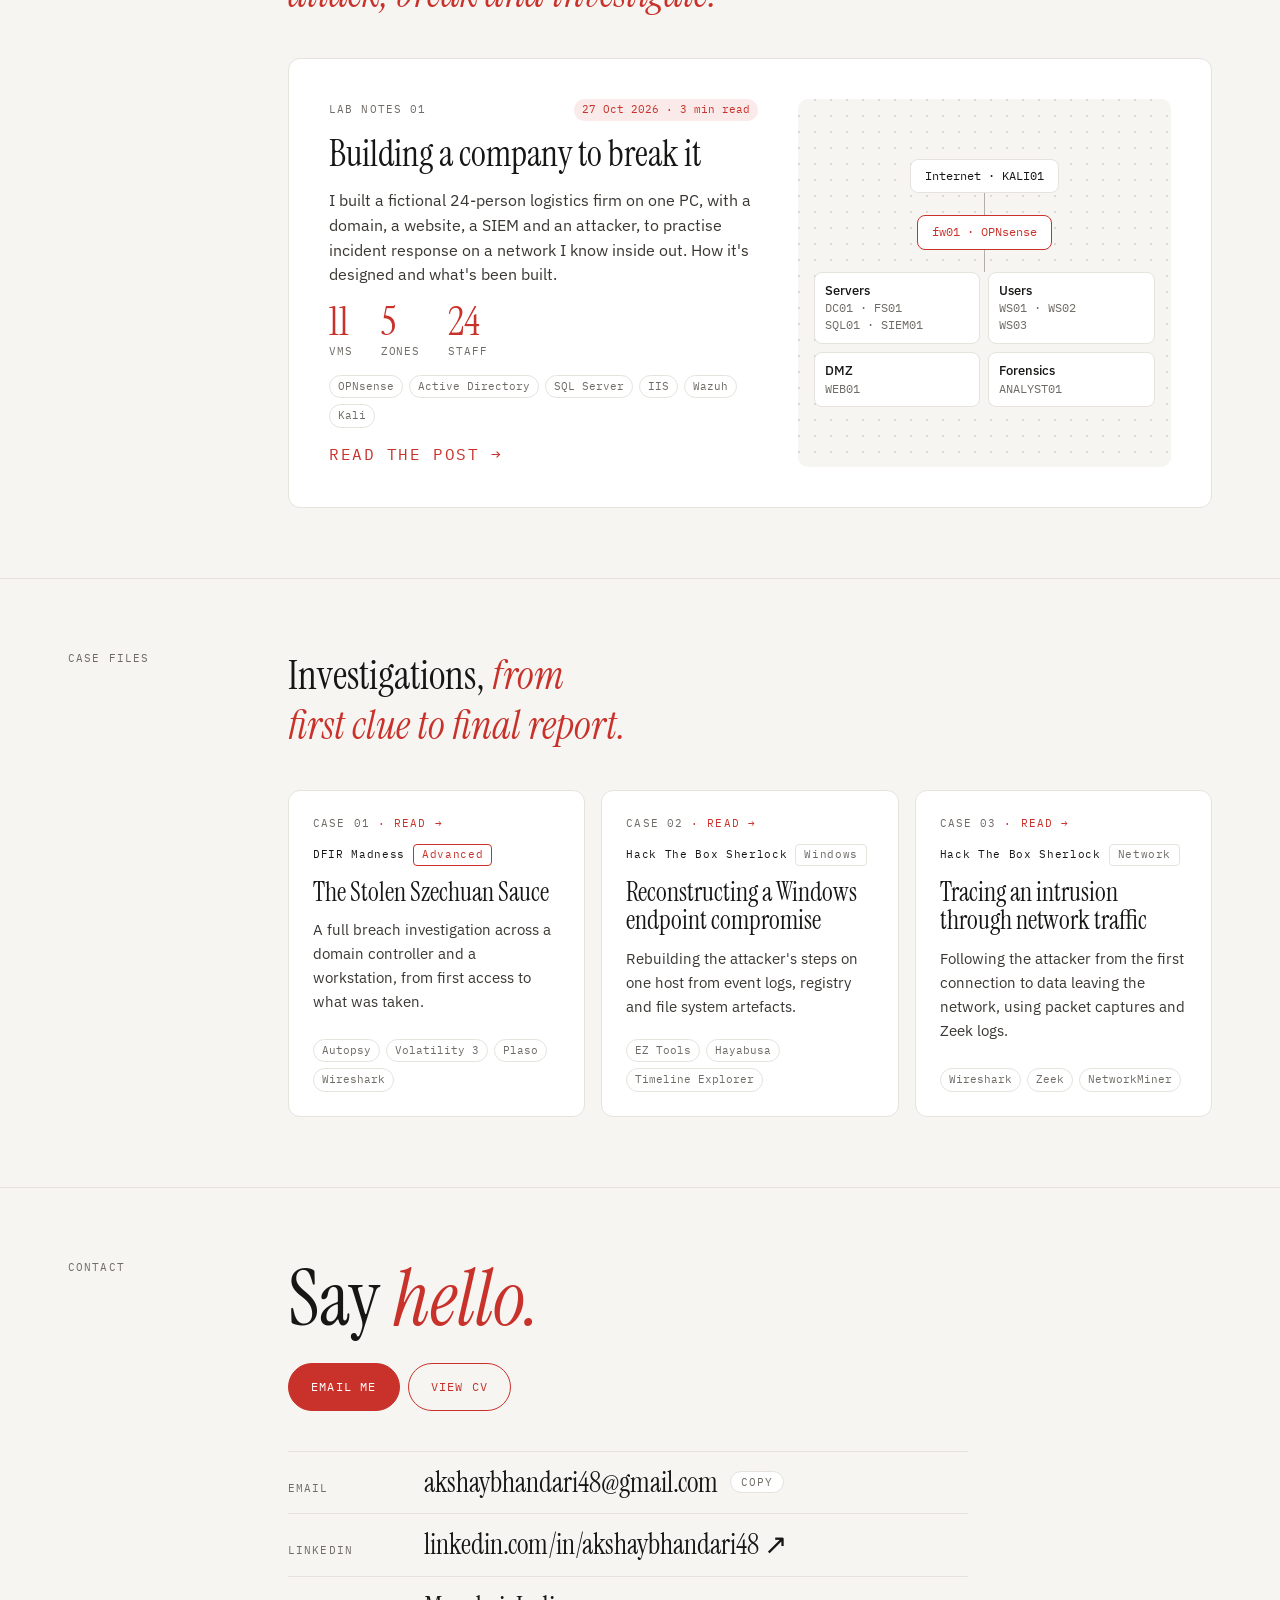
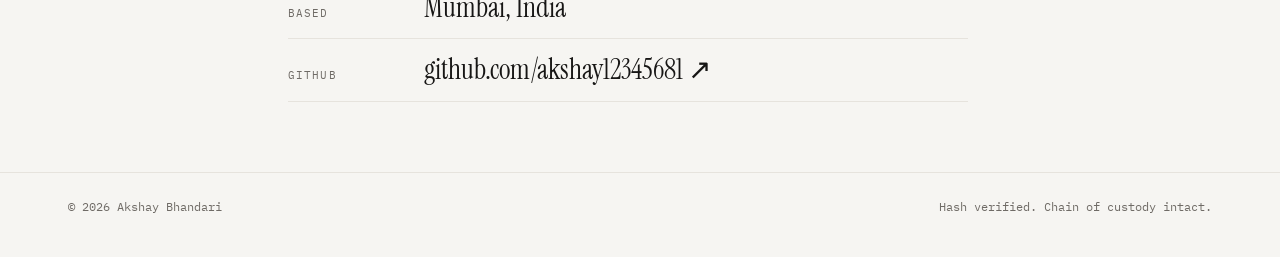
==== commit 061ba5b7: "New About text and darker paragraph text - About: replace the old text with the new version; the ope" ====
--- a/index.html
+++ b/index.html
@@ -189,9 +189,13 @@
     <div class="container section-grid">
       <p class="label">About</p>
       <div>
-        <h2 class="statement" id="about-title">I help organisations through their worst day, <em>and find out exactly what happened.</em></h2>
-        <p class="lead">For more than eight years I've led the response when organisations are hit by ransomware, data breaches, insider threats and business email compromise: finding how attackers got in, how far they reached, and how to recover.</p>
-        <p class="lead">I turn complex evidence into clear answers for executives, legal teams and insurers. These days I'm especially focused on how AI can sharpen detection and speed up investigations.</p>
+        <h2 class="statement" id="about-title">Cyber incidents leave behind evidence. <em>My job is to make sense of it.</em></h2>
+        <p class="lead">Reconstructing events, uncovering attacker activity, and establishing the facts when the answers matter most.</p>
+        <p class="lead">With over eight years of experience in incident response and digital forensics, I’ve investigated a wide range of cases, including ransomware attacks, data breaches, insider threats, and business email compromise. I focus on understanding how attackers gained access, determining the extent of the compromise, and identifying the root cause — helping organisations move from uncertainty to recovery.</p>
+        <p class="lead">My work also extends beyond incident response. Through proactive threat hunting, offensive security testing, and assessments of security posture and forensic readiness, I uncover hidden threats and identify weaknesses before attackers can exploit them. Seeing both sides sharpens how I investigate, and it means I can help organisations not only recover from incidents but be better prepared for the next one.</p>
+        <p class="lead">An investigation isn’t complete when the technical analysis ends. Findings need to stand up to scrutiny and lead to clear decisions. I translate complex digital evidence into actionable conclusions that business leaders, legal teams, and other stakeholders can use to understand what happened and determine what comes next.</p>
+        <p class="lead">I’m also exploring how AI assistants could support cyber investigations, from helping analyse evidence and correlate findings to streamlining investigative workflows.</p>
+        <p class="lead">If you’d like to discuss investigations, research, or professional opportunities, feel free to <a href="#contact">get in touch</a>.</p>
         <p class="label what-label">What I do</p>
         <ul class="skills">
           <li>Incident response</li><li>Threat hunting</li><li>Digital forensics</li><li>Data theft investigations</li>
--- a/css/tokens.css
+++ b/css/tokens.css
@@ -49,7 +49,8 @@
   --bg: #f6f5f2;
   --surface: #ffffff;
   --fg: #171615;
-  --muted: #6f6b66;
+  --muted: #6f6b66;         /* small labels and captions */
+  --body: #3a3632;          /* paragraphs: darker than labels, so text reads crisply */
   --line: #e6e3dd;
   --accent: #c8322b;        /* evidence-bag red */
   --strap: #c8322b;         /* red lanyard, like evidence tape */
--- a/css/sections.css
+++ b/css/sections.css
@@ -19,7 +19,7 @@
   text-wrap: balance;
 }
 .statement em { color: var(--accent); }
-.lead { font-size: var(--text-lg); color: var(--muted); max-width: 60ch; margin-top: var(--space-3); }
+.lead { font-size: var(--text-lg); color: var(--body); max-width: 60ch; margin-top: var(--space-3); }
 .lead + .lead { margin-top: var(--space-2); }
 
 /* ---------- Tool strip (between hero and About) ---------- */
@@ -144,7 +144,7 @@
 .deck-num { font-family: var(--font-mono); font-size: var(--text-2xs); letter-spacing: .1em; color: var(--muted); }
 .deck-card.is-active .deck-num { color: var(--accent); }
 .deck-card h3 { font-family: var(--font-display); font-weight: 400; font-size: 34px; line-height: 1.05; letter-spacing: -.01em; }
-.deck-desc { font-size: 14.5px; line-height: 1.55; color: var(--muted); }
+.deck-desc { font-size: 14.5px; line-height: 1.55; color: var(--body); }
 
 .kit-tools { display: flex; flex-wrap: wrap; gap: 5px; margin-top: auto; padding-top: 6px; }
 .kit-tools li {
@@ -208,7 +208,7 @@
 .case-top { display: flex; justify-content: space-between; align-items: center; flex-wrap: wrap; gap: 8px 12px; }
 .case-top .label { white-space: nowrap; }
 .case h3 { font-family: var(--font-display); font-weight: 400; font-size: 26px; line-height: 1.1; }
-.case p { color: var(--muted); font-size: 15px; }
+.case p { color: var(--body); font-size: 15px; }
 .case .case-source {
   display: flex; align-items: center; gap: 8px; flex-wrap: wrap;
   font-family: var(--font-mono); font-size: var(--text-2xs);
@@ -456,7 +456,7 @@
 .feature-link::after { content: ""; position: absolute; inset: 0; border-radius: var(--radius); }
 .feature-text { display: flex; flex-direction: column; gap: 14px; min-width: 0; }
 .feature h3 { font-family: var(--font-display); font-weight: 400; font-size: clamp(28px, 3vw, 36px); line-height: 1.08; }
-.feature-text > p { color: var(--muted); font-size: 15.5px; }
+.feature-text > p { color: var(--body); font-size: 15.5px; }
 .feature-stats { display: flex; gap: 28px; margin: 0; }
 .feature-stats div { display: flex; flex-direction: column; gap: 2px; }
 .feature-stats dd { margin: 0; font-family: var(--font-display); font-size: 40px; line-height: 1; color: var(--accent); }
@@ -485,3 +485,6 @@
 @media (max-width: 900px) {
   .feature { grid-template-columns: 1fr; padding: var(--space-3); gap: var(--space-3); }
 }
+
+/* Links inside paragraphs */
+.lead a { color: var(--accent); text-decoration: underline; text-underline-offset: 3px; }
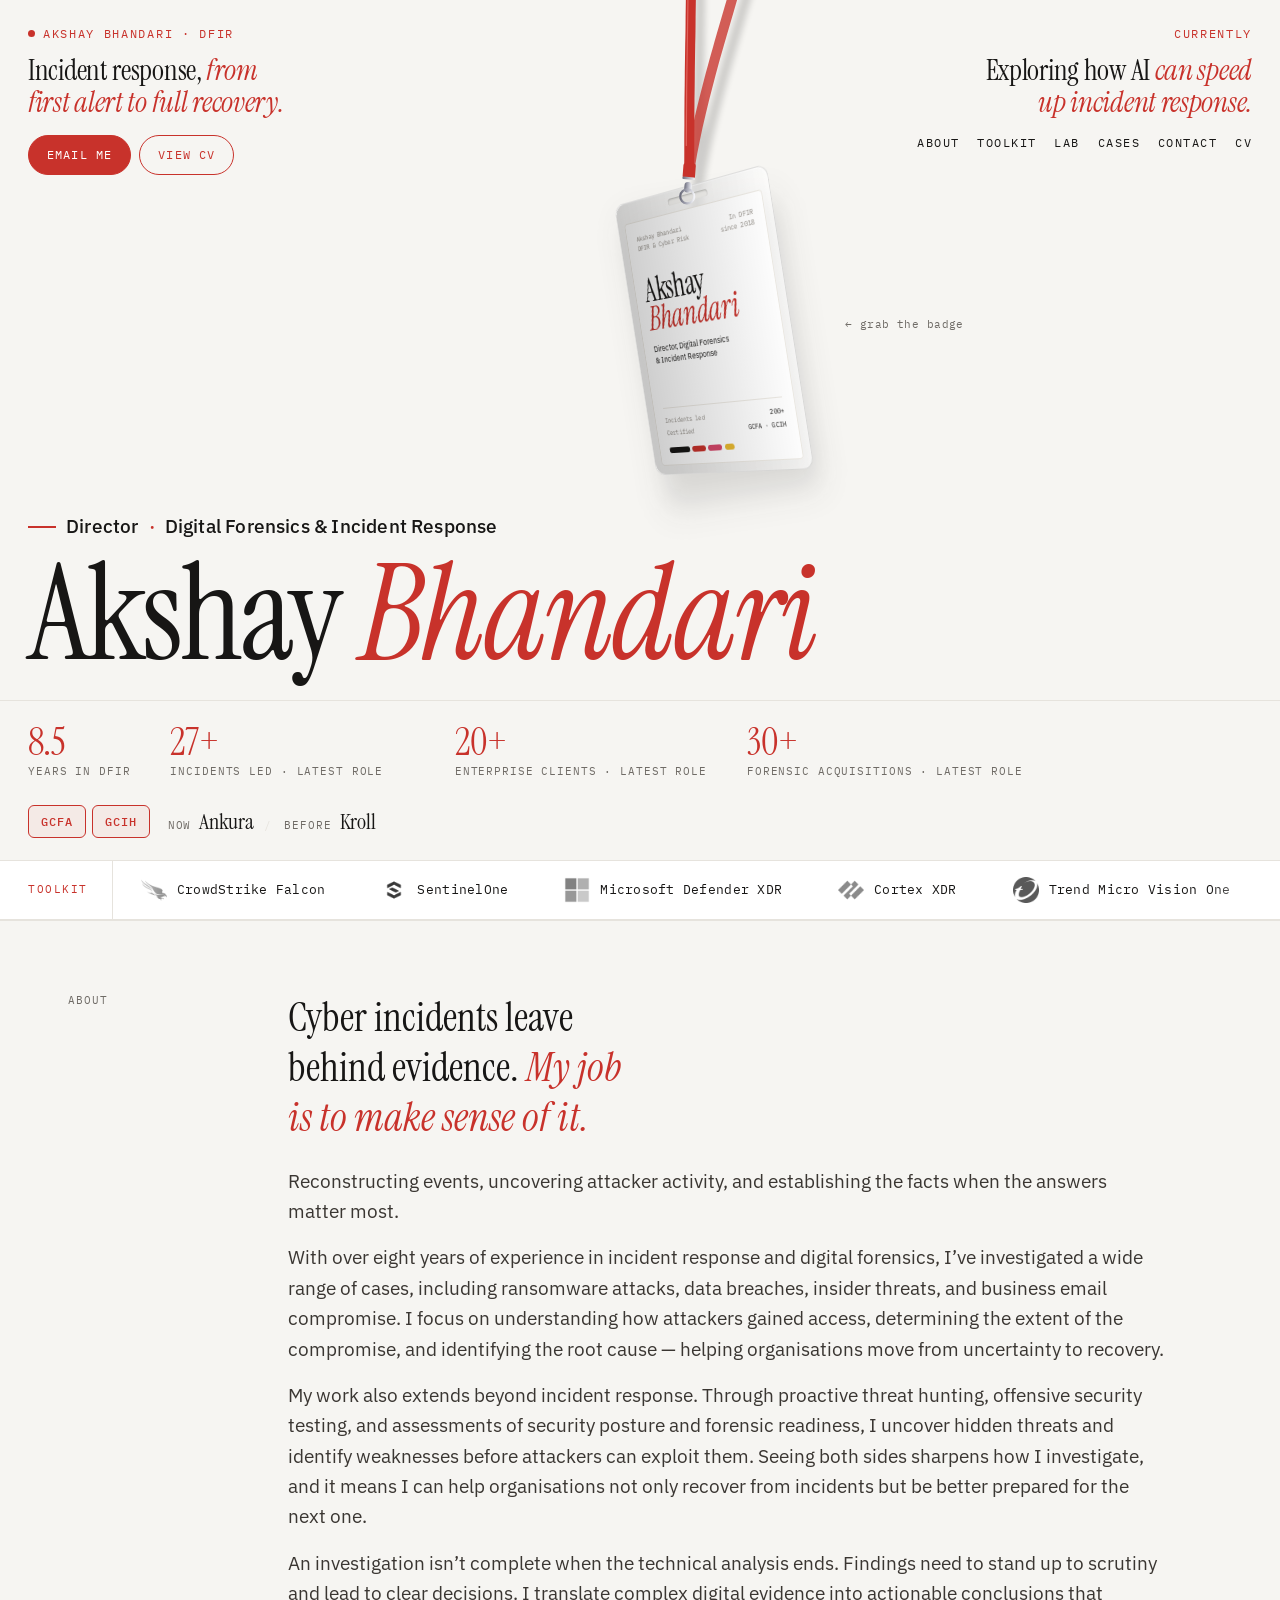
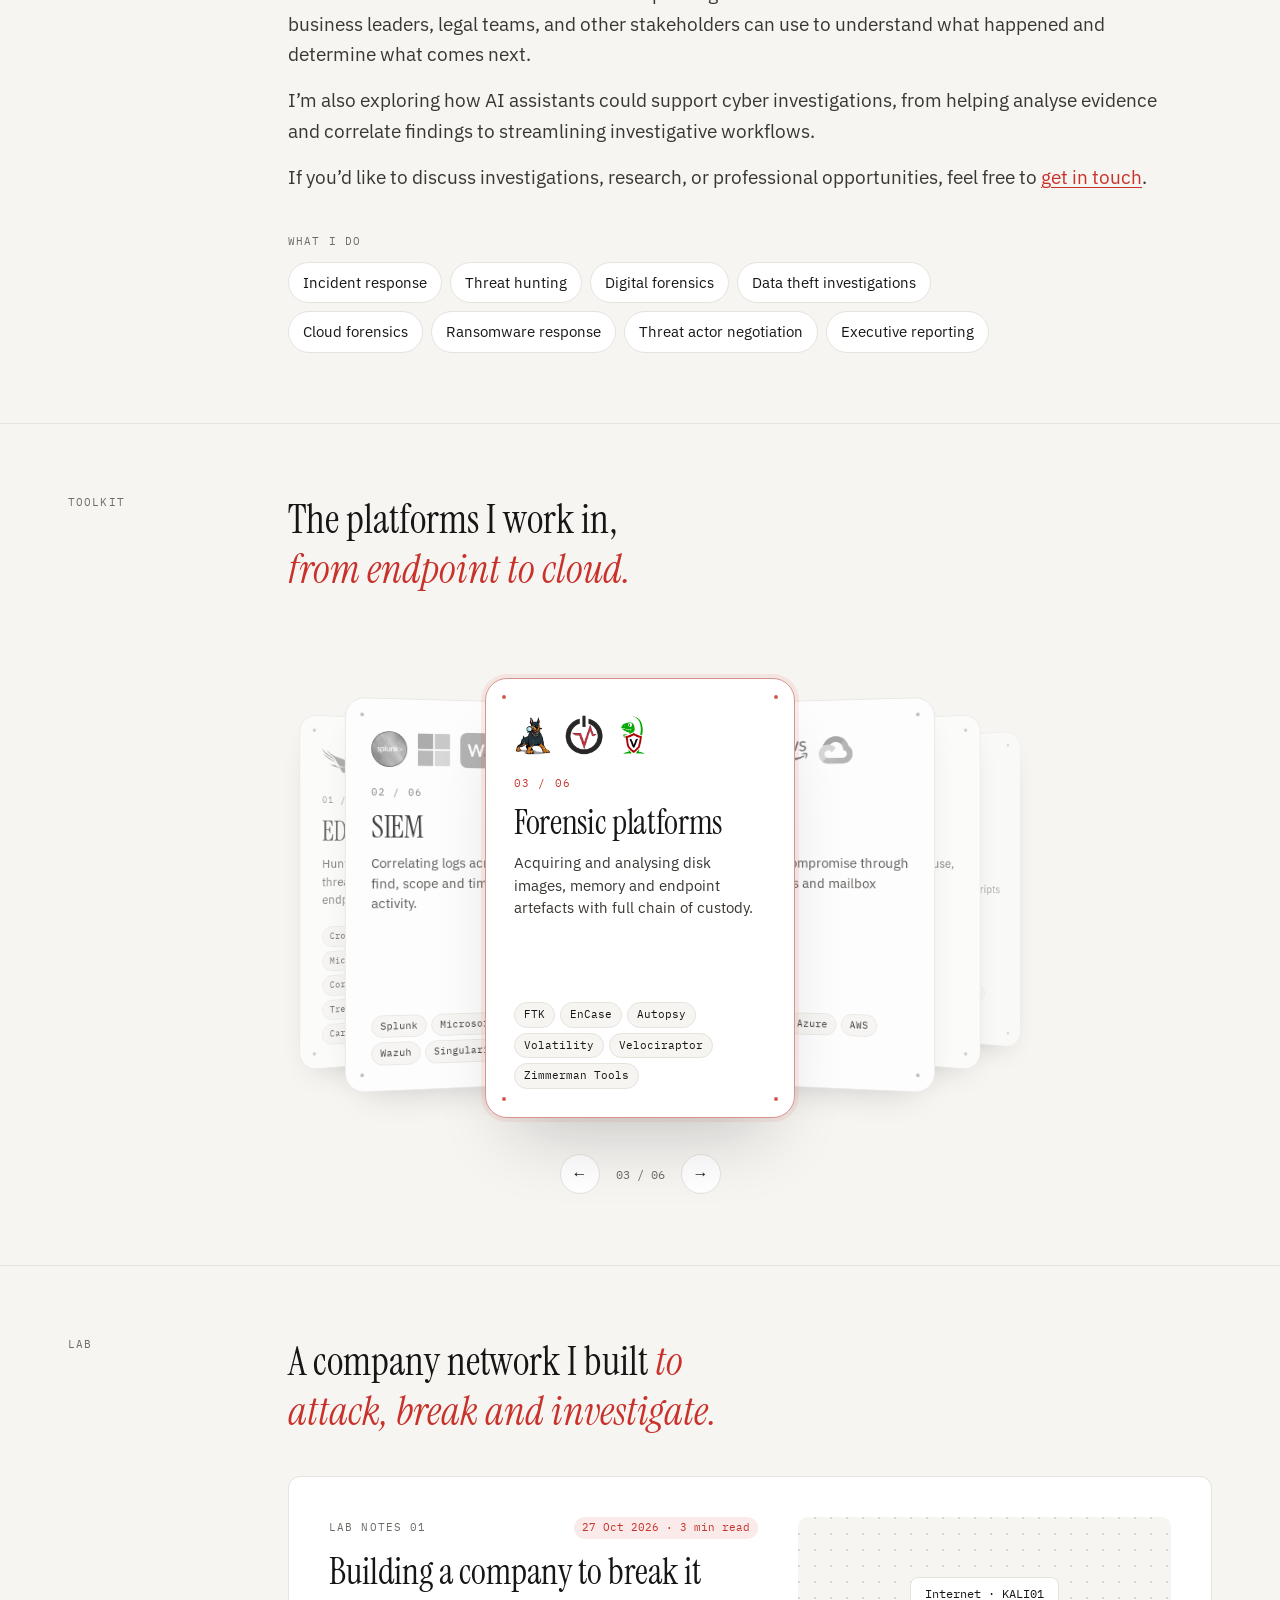
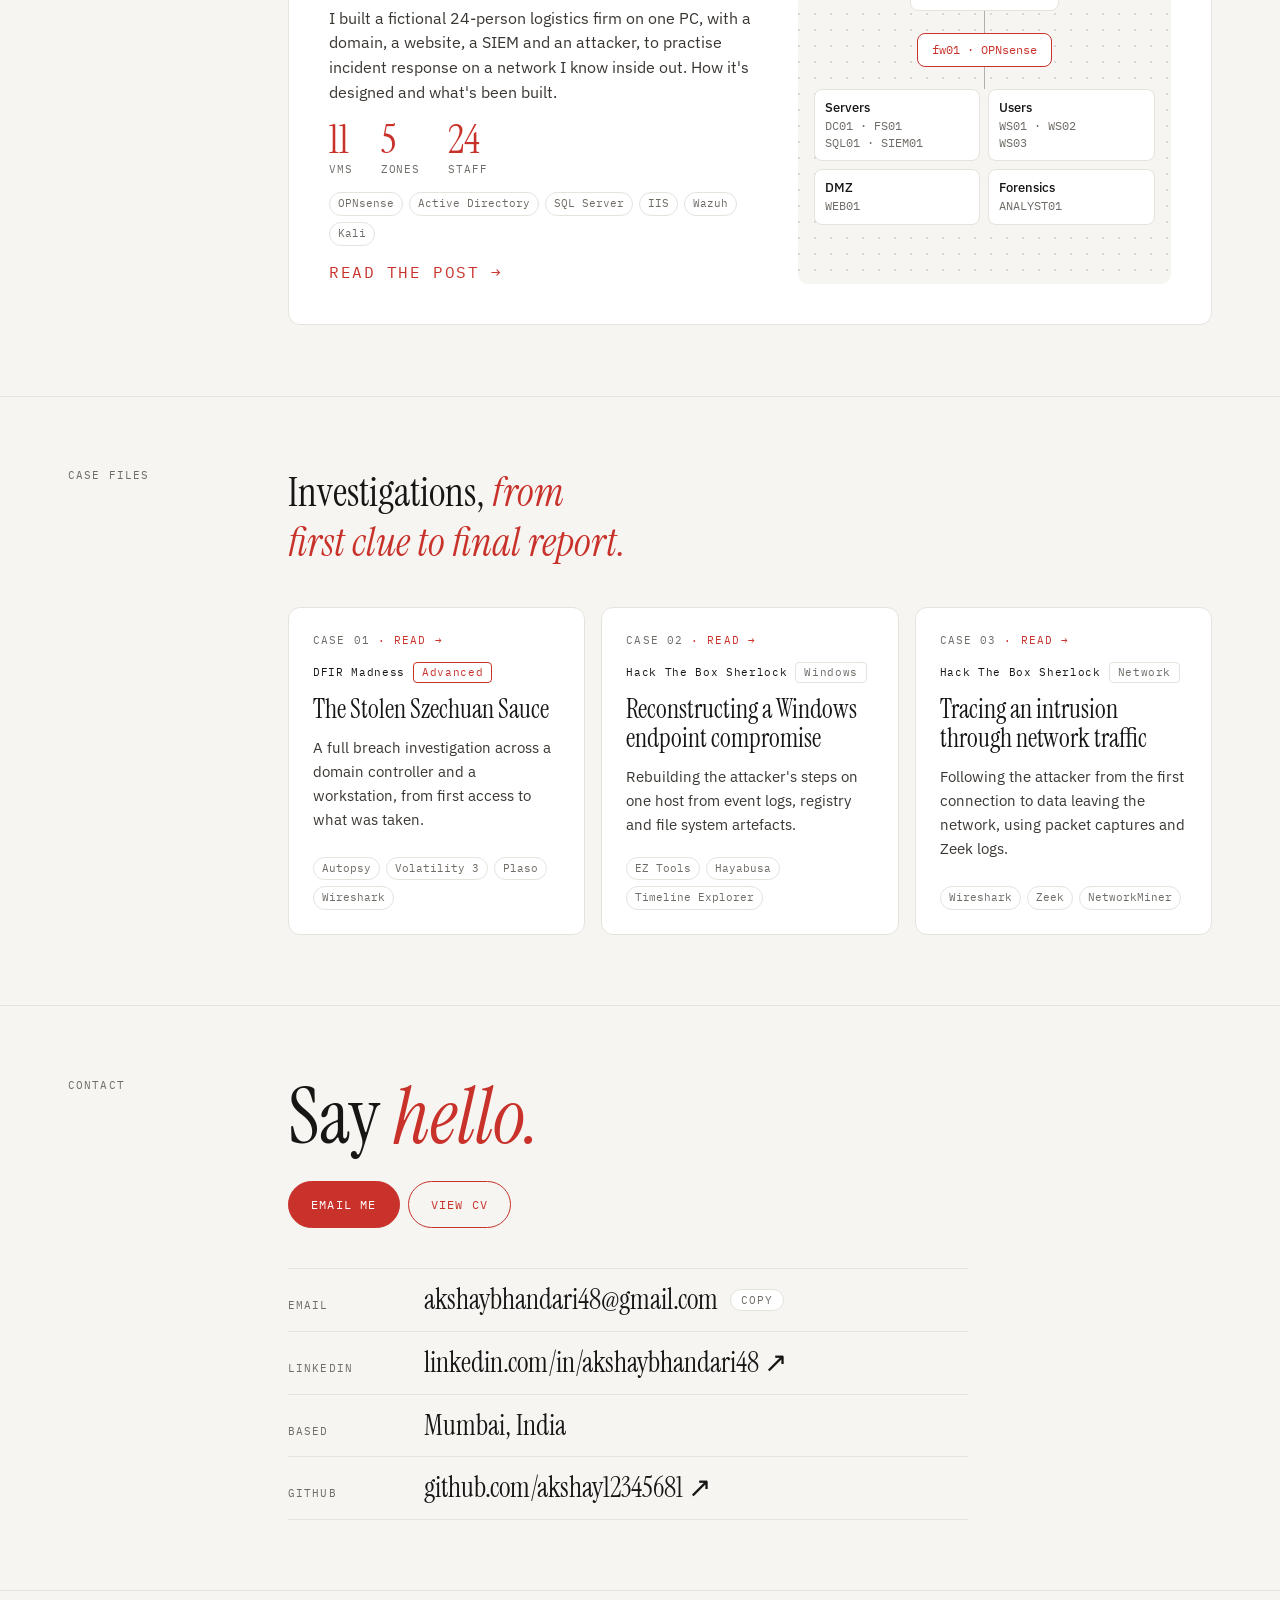
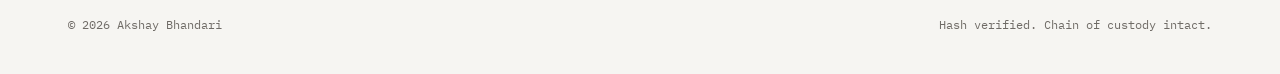
==== commit 15afcdba: "Rotating stats (latest role / career) and a wider About section - Incidents, clients and acquisition" ====
--- a/index.html
+++ b/index.html
@@ -138,10 +138,20 @@
   <div class="container proof-inner">
     <dl class="proof-stats">
       <div class="proof-stat"><dt>Years in DFIR</dt><dd>8.5</dd></div>
-      <div class="proof-stat"><dt>Major incidents led</dt><dd>200+</dd></div>
-      <div class="proof-stat"><dt>Enterprise clients</dt><dd>50+</dd></div>
-      <div class="proof-stat"><dt>Forensic acquisitions</dt><dd>100+</dd></div>
-      <div class="proof-stat"><dt>Less client downtime</dt><dd>~25%</dd></div>
+      <!-- Rotating stats: the three change together (data-sync="stats").
+           The latest-role figures show first, and are the ones shown with reduced motion. -->
+      <div class="proof-stat"><div class="rotator proof-rot" data-sync="stats" data-interval="6000" data-delay="2500">
+        <div class="proof-alt"><span class="proof-num">27+</span><span class="proof-lab">Incidents led<span class="proof-scope">latest role</span></span></div>
+        <div class="proof-alt"><span class="proof-num">200+</span><span class="proof-lab">Incidents investigated<span class="proof-scope">career</span></span></div>
+      </div></div>
+      <div class="proof-stat"><div class="rotator proof-rot" data-sync="stats">
+        <div class="proof-alt"><span class="proof-num">20+</span><span class="proof-lab">Enterprise clients<span class="proof-scope">latest role</span></span></div>
+        <div class="proof-alt"><span class="proof-num">50+</span><span class="proof-lab">Enterprise clients<span class="proof-scope">career</span></span></div>
+      </div></div>
+      <div class="proof-stat"><div class="rotator proof-rot" data-sync="stats">
+        <div class="proof-alt"><span class="proof-num">30+</span><span class="proof-lab">Forensic acquisitions<span class="proof-scope">latest role</span></span></div>
+        <div class="proof-alt"><span class="proof-num">100+</span><span class="proof-lab">Forensic acquisitions<span class="proof-scope">career</span></span></div>
+      </div></div>
     </dl>
     <div class="proof-creds">
       <ul class="cert-pills" aria-label="Certifications">
--- a/css/sections.css
+++ b/css/sections.css
@@ -407,6 +407,17 @@
   font-family: var(--font-mono); font-size: var(--text-2xs);
   letter-spacing: .08em; text-transform: uppercase; color: var(--muted);
 }
+/* Rotating stats: same look as the fixed ones (number above, label below) */
+.proof-alt { display: flex; flex-direction: column; gap: 2px; }
+.proof-num {
+  font-family: var(--font-display); font-size: clamp(30px, 3vw, 40px); line-height: 1;
+  color: var(--accent); font-variant-numeric: tabular-nums;
+}
+.proof-lab {
+  font-family: var(--font-mono); font-size: var(--text-2xs);
+  letter-spacing: .08em; text-transform: uppercase; color: var(--muted);
+}
+.proof-scope::before { content: " · "; }   /* phones: own line instead */
 .proof-creds { display: flex; align-items: center; gap: 18px; flex-wrap: wrap; }
 .cert-pills { display: flex; gap: 6px; margin: 0; padding: 0; list-style: none; }
 .cert-pills li {
@@ -434,7 +445,9 @@
 
 @media (max-width: 720px) {
   .proof-stats { display: grid; grid-template-columns: repeat(3, minmax(0, 1fr)); gap: 16px; width: 100%; }
-  .proof-stat dd { font-size: 28px; }
+  .proof-stat dd, .proof-num { font-size: 28px; }
+  .proof-scope { display: block; }
+  .proof-scope::before { content: none; }
   .skills li { font-size: 13.5px; padding: 7px 12px; }
   .corner .cta-row { flex-wrap: nowrap; }
   .corner .cta-row .btn { padding: 8px 12px; font-size: 10.5px; }
@@ -488,3 +501,6 @@
 
 /* Links inside paragraphs */
 .lead a { color: var(--accent); text-decoration: underline; text-underline-offset: 3px; }
+
+/* About: wider lines, so the longer text takes fewer lines */
+#about .lead { max-width: 80ch; }
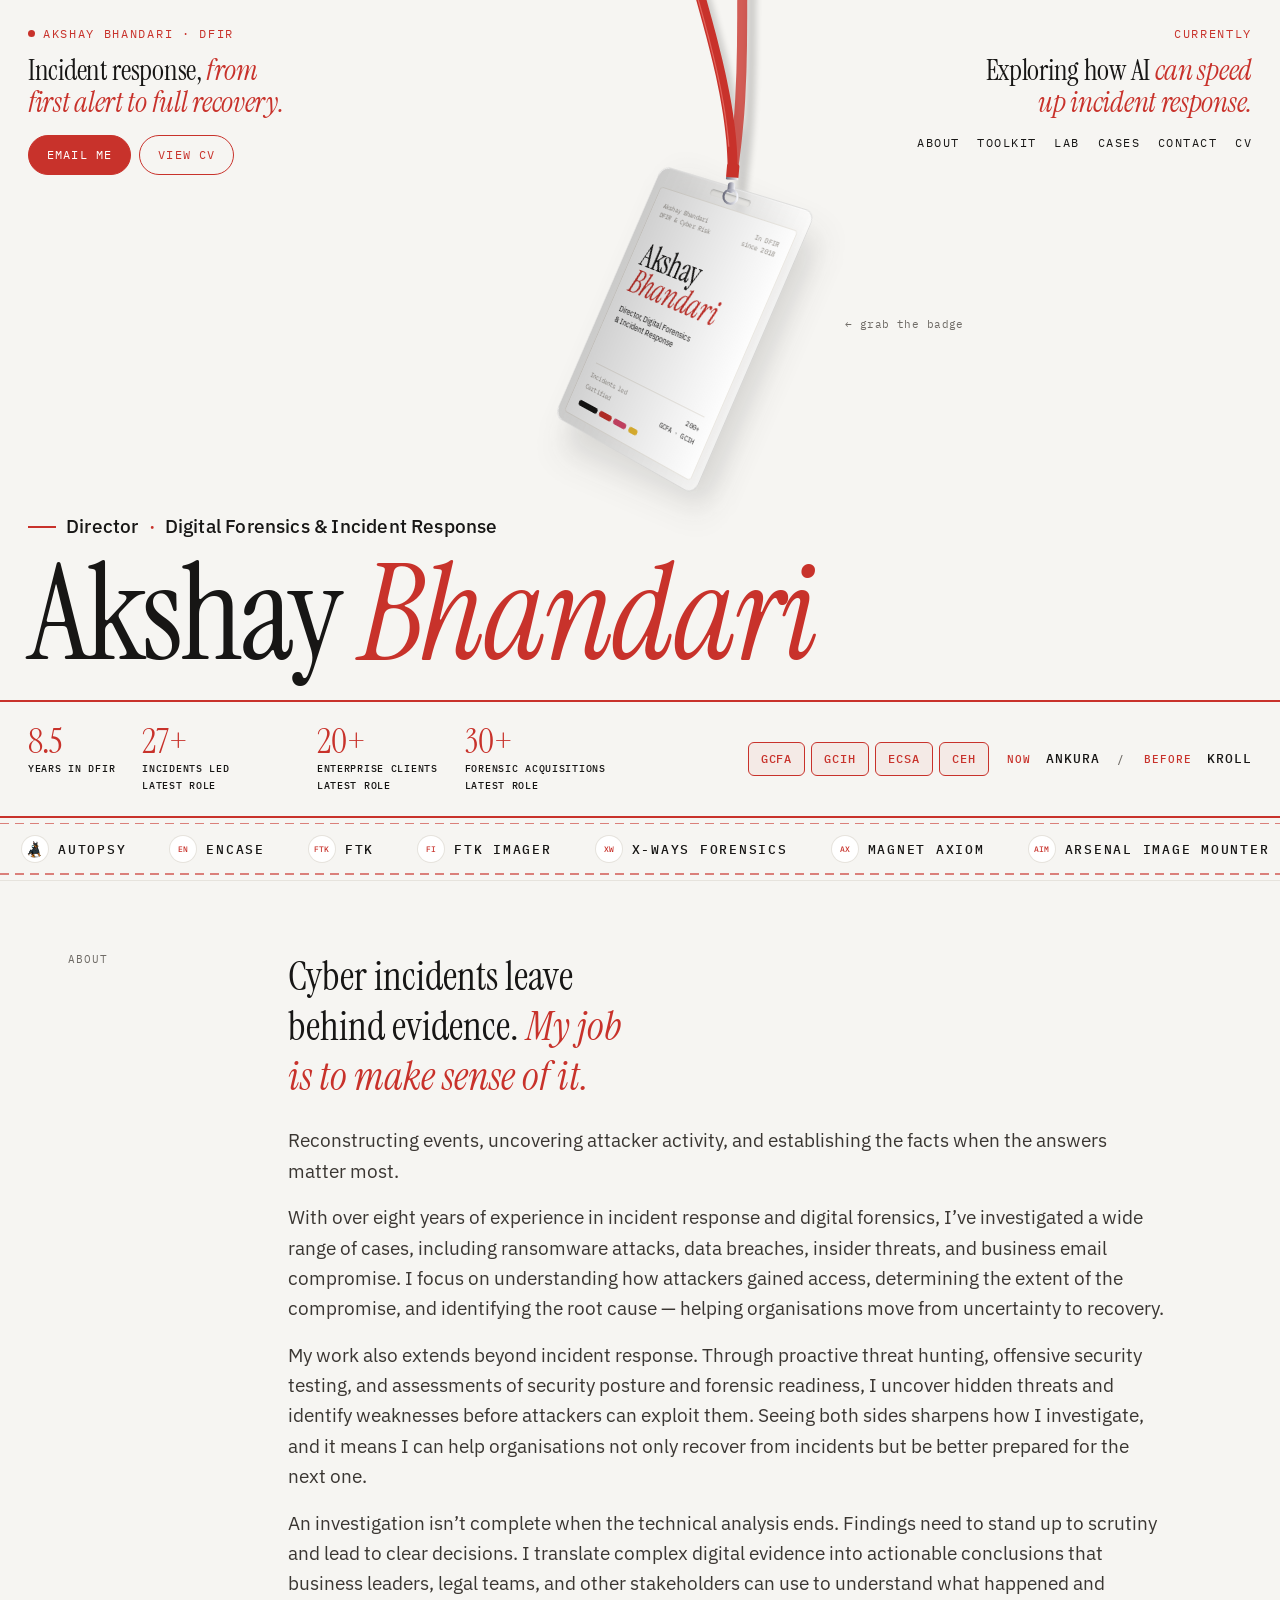
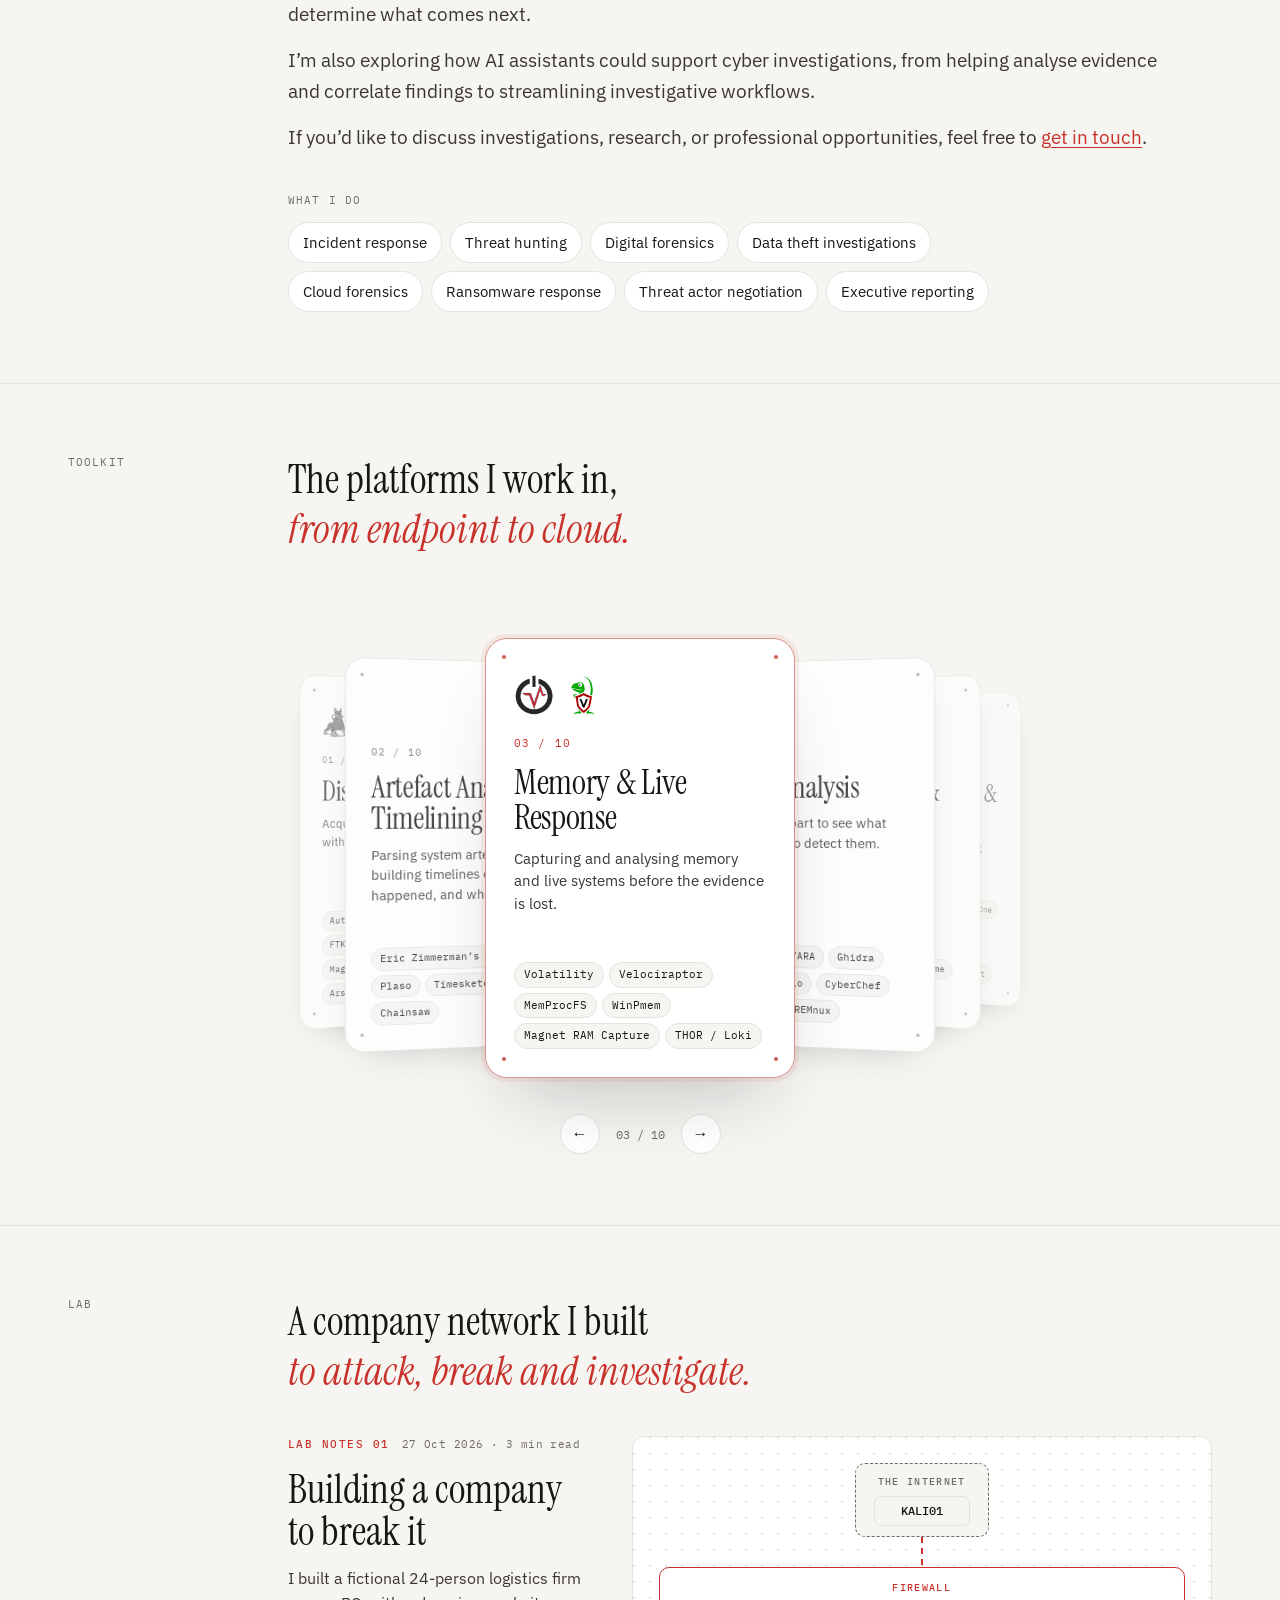
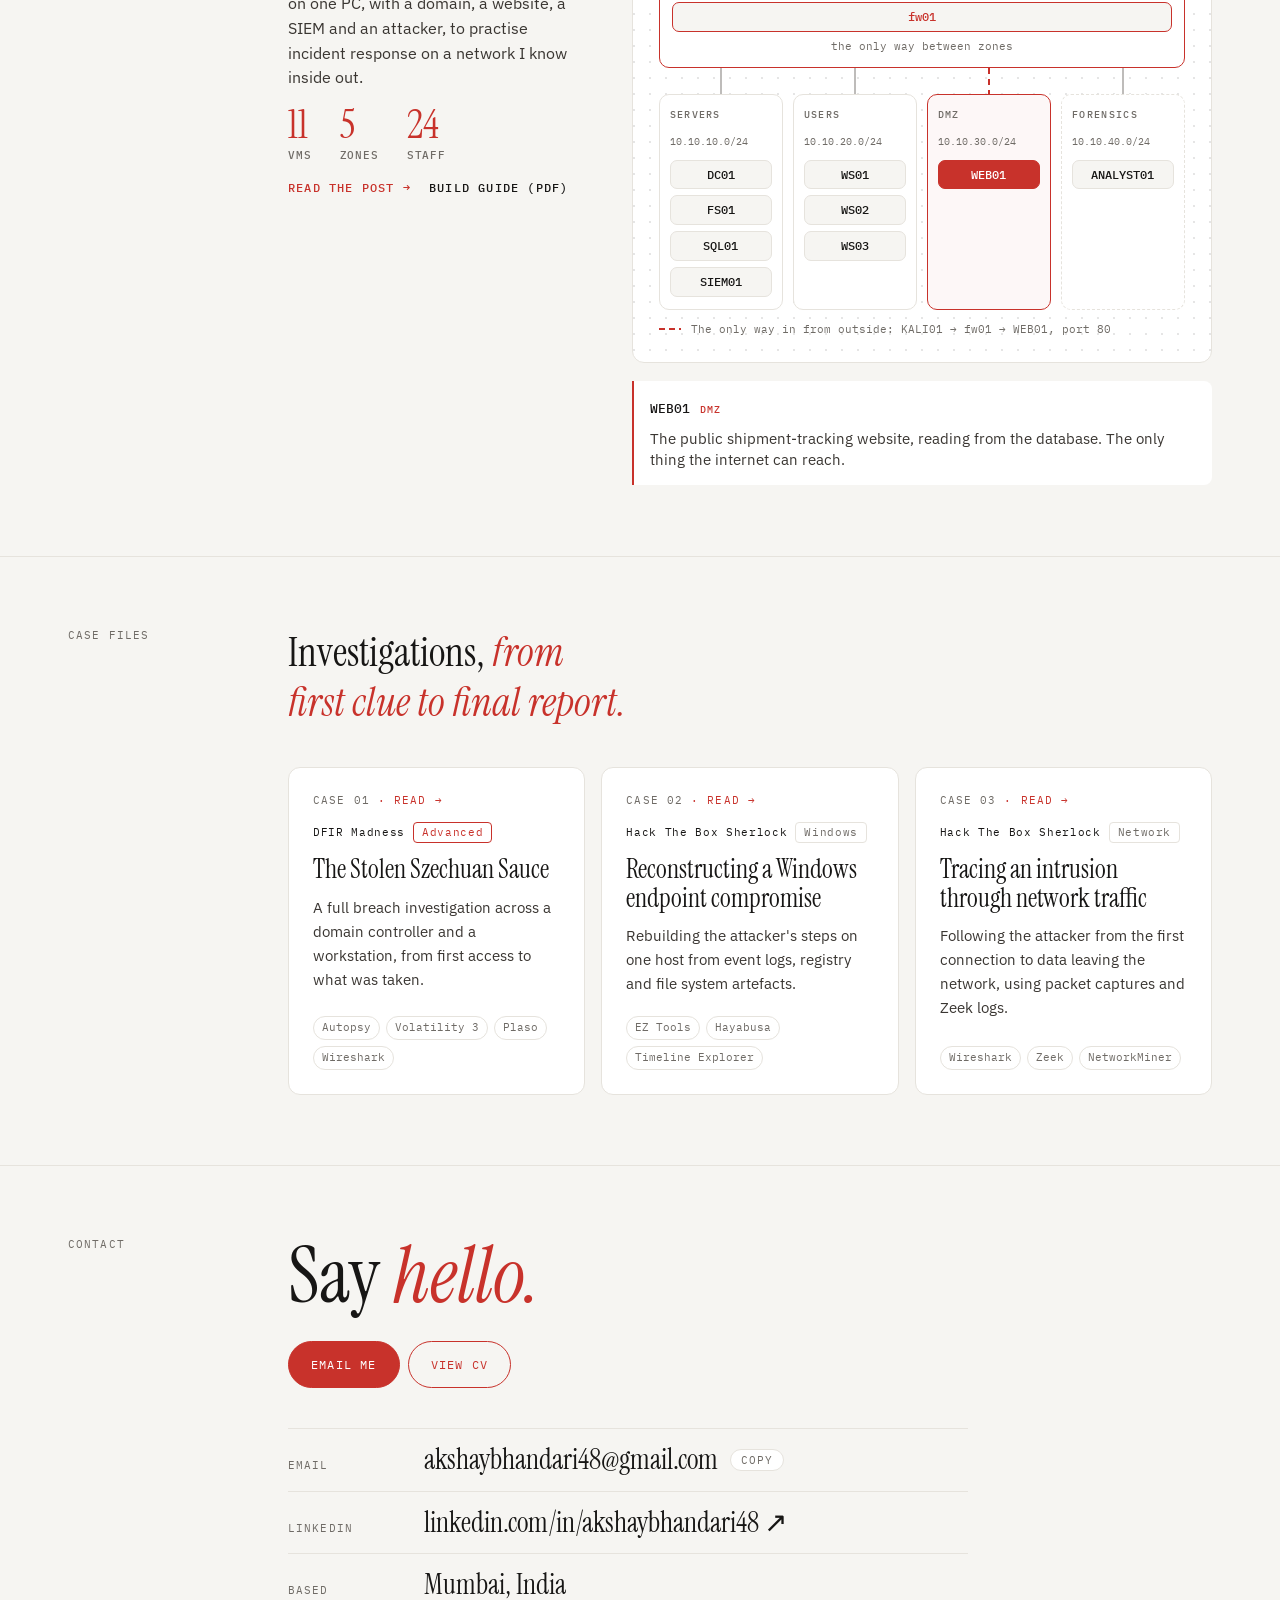
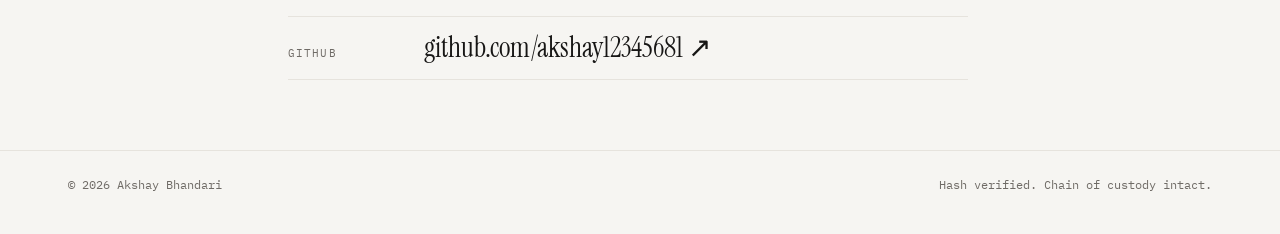
==== commit de86ccaa: "Stats bar, cream toolkit strap, ten-category toolkit and Lab network map - Stats bar: black labels, " ====
--- a/index.html
+++ b/index.html
@@ -37,6 +37,7 @@
 <script src="js/rotator.js" defer></script>
 <script src="js/marquee.js" defer></script>
 <script src="js/deck.js" defer></script>
+<script src="js/labmap.js" defer></script>
 <script src="js/main.js" defer></script>
 </head>
 <body>
@@ -157,6 +158,8 @@
       <ul class="cert-pills" aria-label="Certifications">
         <li title="GIAC Certified Forensic Analyst">GCFA</li>
         <li title="GIAC Certified Incident Handler">GCIH</li>
+        <li title="EC-Council Certified Security Analyst">ECSA</li>
+        <li title="EC-Council Certified Ethical Hacker">CEH</li>
       </ul>
       <p class="proof-firms"><span>Now</span> Ankura <span class="sep">/</span> <span>Before</span> Kroll</p>
     </div>
@@ -165,30 +168,76 @@
 
 <!-- ============ TOOL STRIP ============ -->
 <div class="tool-strip" aria-label="Tools I use">
-  <span class="tool-strip-label">Toolkit</span>
   <div class="tool-marquee">
-    <!-- To add a tool: copy an <li>. data-logo = logo file name in assets/logos/ -->
+    <!-- To add a tool: copy an <li>. data-logo = logo file name in assets/logos/;
+         without a logo, data-mono = up to 3 letters shown on the disc instead -->
     <ul class="tool-track" id="toolTrack">
+      <li class="tool" data-logo="autopsy.png">Autopsy</li>
+      <li class="tool" data-mono="EN">EnCase</li>
+      <li class="tool" data-mono="FTK">FTK</li>
+      <li class="tool" data-mono="FI">FTK Imager</li>
+      <li class="tool" data-mono="XW">X-Ways Forensics</li>
+      <li class="tool" data-mono="AX">Magnet AXIOM</li>
+      <li class="tool" data-mono="AIM">Arsenal Image Mounter</li>
+      <li class="tool" data-mono="EZ">Eric Zimmerman’s Tools</li>
+      <li class="tool" data-mono="KA">KAPE</li>
+      <li class="tool" data-mono="PL">Plaso</li>
+      <li class="tool" data-mono="TS">Timesketch</li>
+      <li class="tool" data-mono="HB">Hayabusa</li>
+      <li class="tool" data-mono="CH">Chainsaw</li>
+      <li class="tool" data-logo="volatility.png">Volatility</li>
+      <li class="tool" data-logo="velociraptor.png">Velociraptor</li>
+      <li class="tool" data-mono="MP">MemProcFS</li>
+      <li class="tool" data-mono="WP">WinPmem</li>
+      <li class="tool" data-mono="MR">Magnet RAM Capture</li>
+      <li class="tool" data-mono="TL">THOR / Loki</li>
+      <li class="tool" data-mono="CA">CAPE Sandbox</li>
+      <li class="tool" data-mono="YA">YARA</li>
+      <li class="tool" data-mono="GH">Ghidra</li>
+      <li class="tool" data-mono="XD">x64dbg</li>
+      <li class="tool" data-mono="PE">PEStudio</li>
+      <li class="tool" data-mono="CC">CyberChef</li>
+      <li class="tool" data-mono="CP">capa</li>
+      <li class="tool" data-mono="FL">FLOSS</li>
+      <li class="tool" data-mono="RE">REMnux</li>
+      <li class="tool" data-mono="WS">Wireshark</li>
+      <li class="tool" data-mono="NM">Nmap</li>
+      <li class="tool" data-mono="ZK">Zeek</li>
+      <li class="tool" data-mono="NW">NetworkMiner</li>
+      <li class="tool" data-mono="TD">tcpdump</li>
+      <li class="tool" data-mono="AK">Arkime</li>
+      <li class="tool" data-mono="SU">Suricata</li>
       <li class="tool" data-logo="crowdstrike.png">CrowdStrike Falcon</li>
       <li class="tool" data-logo="sentinelone.png">SentinelOne</li>
+      <li class="tool" data-mono="CB">Carbon Black</li>
+      <li class="tool" data-logo="trendmicro.png">Trend Micro Vision One</li>
+      <li class="tool" data-logo="microsoft.png">Microsoft Defender for Endpoint</li>
       <li class="tool" data-logo="microsoft.png">Microsoft Defender XDR</li>
       <li class="tool" data-logo="paloalto.png">Cortex XDR</li>
-      <li class="tool" data-logo="trendmicro.png">Trend Micro Vision One</li>
       <li class="tool" data-logo="splunk.png">Splunk</li>
+      <li class="tool" data-mono="QR">IBM QRadar</li>
+      <li class="tool" data-logo="wazuh.png">Wazuh</li>
       <li class="tool" data-logo="microsoft.png">Microsoft Sentinel</li>
-      <li class="tool" data-logo="wazuh.png">Wazuh</li>
-      <li class="tool">FTK</li>
-      <li class="tool">EnCase</li>
-      <li class="tool" data-logo="autopsy.png">Autopsy</li>
-      <li class="tool" data-logo="volatility.png">Volatility</li>
-      <li class="tool" data-logo="velociraptor.png">Velociraptor</li>
-      <li class="tool">Zimmerman Tools</li>
-      <li class="tool" data-logo="microsoft.png">Microsoft 365</li>
-      <li class="tool" data-logo="azure.png">Azure</li>
+      <li class="tool" data-mono="EL">Elastic Stack</li>
+      <li class="tool" data-mono="KL">Kali Linux</li>
+      <li class="tool" data-mono="PO">Parrot OS</li>
+      <li class="tool" data-mono="MS">Metasploit</li>
+      <li class="tool" data-mono="CS">Cobalt Strike</li>
+      <li class="tool" data-mono="EM">PowerShell Empire</li>
+      <li class="tool" data-mono="BS">Burp Suite</li>
+      <li class="tool" data-mono="BH">BloodHound</li>
+      <li class="tool" data-mono="IM">Impacket</li>
+      <li class="tool" data-mono="SL">Sliver</li>
       <li class="tool" data-logo="aws.png">AWS</li>
-      <li class="tool" data-logo="googlecloud.png">Google Cloud</li>
+      <li class="tool" data-logo="azure.png">Microsoft Azure</li>
+      <li class="tool" data-logo="googlecloud.png">Google Cloud Platform</li>
+      <li class="tool" data-logo="microsoft.png">Microsoft 365 / Entra ID</li>
+      <li class="tool" data-mono="WIN">Windows</li>
+      <li class="tool" data-mono="MAC">macOS</li>
+      <li class="tool" data-mono="LNX">Linux</li>
+      <li class="tool" data-logo="powershell.png">PowerShell</li>
+      <li class="tool" data-mono="SH">Bash</li>
       <li class="tool" data-logo="python.png">Python</li>
-      <li class="tool" data-logo="powershell.png">PowerShell</li>
     </ul>
   </div>
 </div>
@@ -226,58 +275,90 @@
     <!-- Card deck. Keep only tools you've actually used. Copy an <article class="deck-card"> to add an area. -->
     <div class="container">
       <div class="deck" id="toolDeck" role="group" aria-label="Toolkit by area. Hover, tap or use the arrow keys to browse.">
-      <article class="deck-card" tabindex="0" aria-label="EDR: CrowdStrike Falcon, SentinelOne, Microsoft Defender XDR, Cortex XDR, Trend Micro Vision One, Carbon Black">
-        <span class="deck-dot" aria-hidden="true"></span><span class="deck-dot" aria-hidden="true"></span><span class="deck-dot" aria-hidden="true"></span><span class="deck-dot" aria-hidden="true"></span>
-        <div class="deck-logos" aria-hidden="true"><img src="assets/logos/crowdstrike.png" alt="" width="40" height="40" loading="lazy" decoding="async"><img src="assets/logos/sentinelone.png" alt="" width="40" height="40" loading="lazy" decoding="async"><img src="assets/logos/paloalto.png" alt="" width="40" height="40" loading="lazy" decoding="async"></div>
-        <p class="deck-num">01 / 06</p>
-        <h3>EDR</h3>
+      <article class="deck-card" tabindex="0" aria-label="Disk Forensics: Autopsy, EnCase, FTK, FTK Imager, X-Ways Forensics, Magnet AXIOM, Arsenal Image Mounter">
+        <span class="deck-dot" aria-hidden="true"></span><span class="deck-dot" aria-hidden="true"></span><span class="deck-dot" aria-hidden="true"></span><span class="deck-dot" aria-hidden="true"></span>
+        <div class="deck-logos" aria-hidden="true"><img src="assets/logos/autopsy.png" alt="" width="40" height="40" loading="lazy" decoding="async"></div>
+        <p class="deck-num">01 / 10</p>
+        <h3>Disk Forensics</h3>
+        <p class="deck-desc">Acquiring and analysing disk images with full chain of custody.</p>
+        <ul class="kit-tools"><li>Autopsy</li><li>EnCase</li><li>FTK</li><li>FTK Imager</li><li>X-Ways Forensics</li><li>Magnet AXIOM</li><li>Arsenal Image Mounter</li></ul>
+      </article>
+      <article class="deck-card" tabindex="0" aria-label="Artefact Analysis &amp; Timelining: Eric Zimmerman’s Tools, KAPE, Plaso, Timesketch, Hayabusa, Chainsaw">
+        <span class="deck-dot" aria-hidden="true"></span><span class="deck-dot" aria-hidden="true"></span><span class="deck-dot" aria-hidden="true"></span><span class="deck-dot" aria-hidden="true"></span>
+        <div class="deck-logos" aria-hidden="true"></div>
+        <p class="deck-num">02 / 10</p>
+        <h3>Artefact Analysis &amp; Timelining</h3>
+        <p class="deck-desc">Parsing system artefacts and building timelines of what happened, and when.</p>
+        <ul class="kit-tools"><li>Eric Zimmerman’s Tools</li><li>KAPE</li><li>Plaso</li><li>Timesketch</li><li>Hayabusa</li><li>Chainsaw</li></ul>
+      </article>
+      <article class="deck-card" tabindex="0" aria-label="Memory &amp; Live Response: Volatility, Velociraptor, MemProcFS, WinPmem, Magnet RAM Capture, THOR / Loki">
+        <span class="deck-dot" aria-hidden="true"></span><span class="deck-dot" aria-hidden="true"></span><span class="deck-dot" aria-hidden="true"></span><span class="deck-dot" aria-hidden="true"></span>
+        <div class="deck-logos" aria-hidden="true"><img src="assets/logos/volatility.png" alt="" width="40" height="40" loading="lazy" decoding="async"><img src="assets/logos/velociraptor.png" alt="" width="40" height="40" loading="lazy" decoding="async"></div>
+        <p class="deck-num">03 / 10</p>
+        <h3>Memory &amp; Live Response</h3>
+        <p class="deck-desc">Capturing and analysing memory and live systems before the evidence is lost.</p>
+        <ul class="kit-tools"><li>Volatility</li><li>Velociraptor</li><li>MemProcFS</li><li>WinPmem</li><li>Magnet RAM Capture</li><li>THOR / Loki</li></ul>
+      </article>
+      <article class="deck-card" tabindex="0" aria-label="Malware Analysis: CAPE Sandbox, YARA, Ghidra, x64dbg, PEStudio, CyberChef, capa, FLOSS, REMnux">
+        <span class="deck-dot" aria-hidden="true"></span><span class="deck-dot" aria-hidden="true"></span><span class="deck-dot" aria-hidden="true"></span><span class="deck-dot" aria-hidden="true"></span>
+        <div class="deck-logos" aria-hidden="true"></div>
+        <p class="deck-num">04 / 10</p>
+        <h3>Malware Analysis</h3>
+        <p class="deck-desc">Taking samples apart to see what they do and how to detect them.</p>
+        <ul class="kit-tools"><li>CAPE Sandbox</li><li>YARA</li><li>Ghidra</li><li>x64dbg</li><li>PEStudio</li><li>CyberChef</li><li>capa</li><li>FLOSS</li><li>REMnux</li></ul>
+      </article>
+      <article class="deck-card" tabindex="0" aria-label="Network Forensics &amp; Analysis: Wireshark, Nmap, Zeek, NetworkMiner, tcpdump, Arkime, Suricata">
+        <span class="deck-dot" aria-hidden="true"></span><span class="deck-dot" aria-hidden="true"></span><span class="deck-dot" aria-hidden="true"></span><span class="deck-dot" aria-hidden="true"></span>
+        <div class="deck-logos" aria-hidden="true"></div>
+        <p class="deck-num">05 / 10</p>
+        <h3>Network Forensics &amp; Analysis</h3>
+        <p class="deck-desc">Reading packet captures and network logs to follow attacker traffic.</p>
+        <ul class="kit-tools"><li>Wireshark</li><li>Nmap</li><li>Zeek</li><li>NetworkMiner</li><li>tcpdump</li><li>Arkime</li><li>Suricata</li></ul>
+      </article>
+      <article class="deck-card" tabindex="0" aria-label="Endpoint Detection &amp; Response (EDR): CrowdStrike Falcon, SentinelOne, Carbon Black, Trend Micro Vision One, Microsoft Defender for Endpoint">
+        <span class="deck-dot" aria-hidden="true"></span><span class="deck-dot" aria-hidden="true"></span><span class="deck-dot" aria-hidden="true"></span><span class="deck-dot" aria-hidden="true"></span>
+        <div class="deck-logos" aria-hidden="true"><img src="assets/logos/crowdstrike.png" alt="" width="40" height="40" loading="lazy" decoding="async"><img src="assets/logos/sentinelone.png" alt="" width="40" height="40" loading="lazy" decoding="async"><img src="assets/logos/trendmicro.png" alt="" width="40" height="40" loading="lazy" decoding="async"></div>
+        <p class="deck-num">06 / 10</p>
+        <h3>Endpoint Detection &amp; Response (EDR)</h3>
         <p class="deck-desc">Hunting, scoping and containing threats across thousands of endpoints at once.</p>
-        <ul class="kit-tools"><li>CrowdStrike Falcon</li><li>SentinelOne</li><li>Microsoft Defender XDR</li><li>Cortex XDR</li><li>Trend Micro Vision One</li><li>Carbon Black</li></ul>
-      </article>
-      <article class="deck-card" tabindex="0" aria-label="SIEM: Splunk, Microsoft Sentinel, Wazuh, Singularity">
-        <span class="deck-dot" aria-hidden="true"></span><span class="deck-dot" aria-hidden="true"></span><span class="deck-dot" aria-hidden="true"></span><span class="deck-dot" aria-hidden="true"></span>
-        <div class="deck-logos" aria-hidden="true"><img src="assets/logos/splunk.png" alt="" width="40" height="40" loading="lazy" decoding="async"><img src="assets/logos/microsoft.png" alt="" width="40" height="40" loading="lazy" decoding="async"><img src="assets/logos/wazuh.png" alt="" width="40" height="40" loading="lazy" decoding="async"></div>
-        <p class="deck-num">02 / 06</p>
-        <h3>SIEM</h3>
+        <ul class="kit-tools"><li>CrowdStrike Falcon</li><li>SentinelOne</li><li>Carbon Black</li><li>Trend Micro Vision One</li><li>Microsoft Defender for Endpoint</li></ul>
+      </article>
+      <article class="deck-card" tabindex="0" aria-label="SIEM &amp; Log Analysis: Splunk, IBM QRadar, Wazuh, Microsoft Sentinel, Elastic Stack">
+        <span class="deck-dot" aria-hidden="true"></span><span class="deck-dot" aria-hidden="true"></span><span class="deck-dot" aria-hidden="true"></span><span class="deck-dot" aria-hidden="true"></span>
+        <div class="deck-logos" aria-hidden="true"><img src="assets/logos/splunk.png" alt="" width="40" height="40" loading="lazy" decoding="async"><img src="assets/logos/wazuh.png" alt="" width="40" height="40" loading="lazy" decoding="async"><img src="assets/logos/microsoft.png" alt="" width="40" height="40" loading="lazy" decoding="async"></div>
+        <p class="deck-num">07 / 10</p>
+        <h3>SIEM &amp; Log Analysis</h3>
         <p class="deck-desc">Correlating logs across the estate to find, scope and timeline attacker activity.</p>
-        <ul class="kit-tools"><li>Splunk</li><li>Microsoft Sentinel</li><li>Wazuh</li><li>Singularity</li></ul>
-      </article>
-      <article class="deck-card" tabindex="0" aria-label="Forensic platforms: FTK, EnCase, Autopsy, Volatility, Velociraptor, Zimmerman Tools">
-        <span class="deck-dot" aria-hidden="true"></span><span class="deck-dot" aria-hidden="true"></span><span class="deck-dot" aria-hidden="true"></span><span class="deck-dot" aria-hidden="true"></span>
-        <div class="deck-logos" aria-hidden="true"><img src="assets/logos/autopsy.png" alt="" width="40" height="40" loading="lazy" decoding="async"><img src="assets/logos/volatility.png" alt="" width="40" height="40" loading="lazy" decoding="async"><img src="assets/logos/velociraptor.png" alt="" width="40" height="40" loading="lazy" decoding="async"></div>
-        <p class="deck-num">03 / 06</p>
-        <h3>Forensic platforms</h3>
-        <p class="deck-desc">Acquiring and analysing disk images, memory and endpoint artefacts with full chain of custody.</p>
-        <ul class="kit-tools"><li>FTK</li><li>EnCase</li><li>Autopsy</li><li>Volatility</li><li>Velociraptor</li><li>Zimmerman Tools</li></ul>
-      </article>
-      <article class="deck-card" tabindex="0" aria-label="Cloud: Microsoft 365, Azure, AWS, Google Cloud">
-        <span class="deck-dot" aria-hidden="true"></span><span class="deck-dot" aria-hidden="true"></span><span class="deck-dot" aria-hidden="true"></span><span class="deck-dot" aria-hidden="true"></span>
-        <div class="deck-logos" aria-hidden="true"><img src="assets/logos/microsoft.png" alt="" width="40" height="40" loading="lazy" decoding="async"><img src="assets/logos/azure.png" alt="" width="40" height="40" loading="lazy" decoding="async"><img src="assets/logos/aws.png" alt="" width="40" height="40" loading="lazy" decoding="async"><img src="assets/logos/googlecloud.png" alt="" width="40" height="40" loading="lazy" decoding="async"></div>
-        <p class="deck-num">04 / 06</p>
+        <ul class="kit-tools"><li>Splunk</li><li>IBM QRadar</li><li>Wazuh</li><li>Microsoft Sentinel</li><li>Elastic Stack</li></ul>
+      </article>
+      <article class="deck-card" tabindex="0" aria-label="Offensive Security: Kali Linux, Parrot OS, Metasploit, Cobalt Strike, PowerShell Empire, Burp Suite, BloodHound, Impacket, Sliver">
+        <span class="deck-dot" aria-hidden="true"></span><span class="deck-dot" aria-hidden="true"></span><span class="deck-dot" aria-hidden="true"></span><span class="deck-dot" aria-hidden="true"></span>
+        <div class="deck-logos" aria-hidden="true"></div>
+        <p class="deck-num">08 / 10</p>
+        <h3>Offensive Security</h3>
+        <p class="deck-desc">Testing defences the way attackers would, to find the weaknesses first.</p>
+        <ul class="kit-tools"><li>Kali Linux</li><li>Parrot OS</li><li>Metasploit</li><li>Cobalt Strike</li><li>PowerShell Empire</li><li>Burp Suite</li><li>BloodHound</li><li>Impacket</li><li>Sliver</li></ul>
+      </article>
+      <article class="deck-card" tabindex="0" aria-label="Cloud: AWS, Microsoft Azure, Google Cloud Platform, Microsoft 365 / Entra ID">
+        <span class="deck-dot" aria-hidden="true"></span><span class="deck-dot" aria-hidden="true"></span><span class="deck-dot" aria-hidden="true"></span><span class="deck-dot" aria-hidden="true"></span>
+        <div class="deck-logos" aria-hidden="true"><img src="assets/logos/aws.png" alt="" width="40" height="40" loading="lazy" decoding="async"><img src="assets/logos/azure.png" alt="" width="40" height="40" loading="lazy" decoding="async"><img src="assets/logos/googlecloud.png" alt="" width="40" height="40" loading="lazy" decoding="async"><img src="assets/logos/microsoft.png" alt="" width="40" height="40" loading="lazy" decoding="async"></div>
+        <p class="deck-num">09 / 10</p>
         <h3>Cloud</h3>
         <p class="deck-desc">Tracing identity compromise through audit logs, sign-ins and mailbox activity.</p>
-        <ul class="kit-tools"><li>Microsoft 365</li><li>Azure</li><li>AWS</li><li>Google Cloud</li></ul>
-      </article>
-      <article class="deck-card" tabindex="0" aria-label="Investigations: Ransomware, BEC, Insider threat, Active Directory, Threat actor negotiation, Dark web monitoring">
-        <span class="deck-dot" aria-hidden="true"></span><span class="deck-dot" aria-hidden="true"></span><span class="deck-dot" aria-hidden="true"></span><span class="deck-dot" aria-hidden="true"></span>
-        <div class="deck-logos" aria-hidden="true"></div>
-        <p class="deck-num">05 / 06</p>
-        <h3>Investigations</h3>
-        <p class="deck-desc">From first scoping call to root cause, whatever kind of incident it is.</p>
-        <ul class="kit-tools"><li>Ransomware</li><li>BEC</li><li>Insider threat</li><li>Active Directory</li><li>Threat actor negotiation</li><li>Dark web monitoring</li></ul>
-      </article>
-      <article class="deck-card" tabindex="0" aria-label="Frameworks and automation: MITRE ATT&amp;CK, NIST SP 800-61, Python, PowerShell, Bash">
+        <ul class="kit-tools"><li>AWS</li><li>Microsoft Azure</li><li>Google Cloud Platform</li><li>Microsoft 365 / Entra ID</li></ul>
+      </article>
+      <article class="deck-card" tabindex="0" aria-label="Operating Systems &amp; Scripting: Windows, macOS, Linux, PowerShell, Bash, Python">
         <span class="deck-dot" aria-hidden="true"></span><span class="deck-dot" aria-hidden="true"></span><span class="deck-dot" aria-hidden="true"></span><span class="deck-dot" aria-hidden="true"></span>
         <div class="deck-logos" aria-hidden="true"><img src="assets/logos/python.png" alt="" width="40" height="40" loading="lazy" decoding="async"><img src="assets/logos/powershell.png" alt="" width="40" height="40" loading="lazy" decoding="async"></div>
-        <p class="deck-num">06 / 06</p>
-        <h3>Frameworks and automation</h3>
-        <p class="deck-desc">Structured response, and the scripts that make it faster.</p>
-        <ul class="kit-tools"><li>MITRE ATT&amp;CK</li><li>NIST SP 800-61</li><li>Python</li><li>PowerShell</li><li>Bash</li></ul>
+        <p class="deck-num">10 / 10</p>
+        <h3>Operating Systems &amp; Scripting</h3>
+        <p class="deck-desc">Working across Windows, macOS and Linux, and scripting the repetitive parts.</p>
+        <ul class="kit-tools"><li>Windows</li><li>macOS</li><li>Linux</li><li>PowerShell</li><li>Bash</li><li>Python</li></ul>
       </article>
       </div>
       <div class="deck-controls">
         <button type="button" class="deck-btn" data-dir="-1" aria-label="Previous area">←</button>
-        <span class="deck-count" id="deckCount" aria-live="polite">03 / 06</span>
+        <span class="deck-count" id="deckCount" aria-live="polite">03 / 10</span>
         <button type="button" class="deck-btn" data-dir="1" aria-label="Next area">→</button>
       </div>
     </div>
@@ -288,34 +369,44 @@
     <div class="container section-grid">
       <p class="label">Lab</p>
       <div>
-        <h2 class="statement" id="projects-title">A company network I built <em>to attack, break and investigate.</em></h2>
-        <!-- Copy an <article class="feature"> block to add another project. -->
-        <article class="feature">
-          <div class="feature-text">
-            <div class="case-top"><span class="label">Lab notes 01</span><span class="status">27 Oct 2026 · 3 min read</span></div>
-            <h3><a class="feature-link" href="writing/building-a-company-to-break-it.html">Building a company to break it</a></h3>
-            <p>I built a fictional 24-person logistics firm on one PC, with a domain, a website, a SIEM and an attacker, to practise incident response on a network I know inside out. How it's designed and what's been built.</p>
-            <dl class="feature-stats">
-              <div><dd>11</dd><dt>VMs</dt></div>
-              <div><dd>5</dd><dt>Zones</dt></div>
-              <div><dd>24</dd><dt>Staff</dt></div>
+        <h2 class="statement" id="projects-title">A company network I built<br> <em>to attack, break and investigate.</em></h2>
+        <!-- Lab: the latest write-up on the left, a map of the lab network on the right.
+             Each machine's zone and description are on its button; js/labmap.js shows them under the map. -->
+        <div class="lab-split">
+          <article class="lp">
+            <p class="lp-meta"><span class="lp-kicker">Lab notes 01</span><span>27 Oct 2026 · 3 min read</span></p>
+            <h3><a href="writing/building-a-company-to-break-it.html">Building a company to break it</a></h3>
+            <p class="lp-lede">I built a fictional 24-person logistics firm on one PC, with a domain, a website, a SIEM and an attacker, to practise incident response on a network I know inside out.</p>
+            <dl class="lp-stats">
+              <div><dt>VMs</dt><dd>11</dd></div>
+              <div><dt>Zones</dt><dd>5</dd></div>
+              <div><dt>Staff</dt><dd>24</dd></div>
             </dl>
-            <ul class="tags"><li>OPNsense</li><li>Active Directory</li><li>SQL Server</li><li>IIS</li><li>Wazuh</li><li>Kali</li></ul>
-            <p class="feature-more">Read the post →</p>
+            <p class="lp-links"><a href="writing/building-a-company-to-break-it.html">Read the post →</a><a class="lp-sec" href="assets/docs/home-dfir-lab-full-guide.pdf">Build guide (PDF)</a></p>
+          </article>
+          <div class="lm">
+            <div class="lm-map" id="labMap" role="group" aria-label="Lab network map. Choose a machine to see what it does.">
+              <div class="lm-net">
+                <div class="lm-inet"><span class="lm-zname">The internet</span><button type="button" class="lm-m" data-zone="The internet" data-role="The attacker. From outside it can reach exactly one thing: the website, on port 80.">KALI01</button></div>
+                <span class="lm-wire" aria-hidden="true"></span>
+                <div class="lm-fw"><span class="lm-zname">Firewall</span><button type="button" class="lm-m" data-zone="Firewall" data-role="OPNsense, the only way between zones. Every connection is allowed, blocked and logged here.">fw01</button><small>the only way between zones</small></div>
+                <span class="lm-drop"><i></i></span>
+                <span class="lm-drop"><i></i></span>
+                <span class="lm-drop lm-path"><i></i></span>
+                <span class="lm-drop"><i></i></span>
+                <div class="lm-zone" data-zone="Servers"><span class="lm-zname">Servers</span><span class="lm-sub">10.10.10.0/24</span><button type="button" class="lm-m" data-zone="Servers" data-role="The lab.local domain controller, with DNS: the 24 staff, department groups, tiered admins and service accounts.">DC01</button><button type="button" class="lm-m" data-zone="Servers" data-role="File server with seven shares, each department locked to its own.">FS01</button><button type="button" class="lm-m" data-zone="Servers" data-role="SQL database that staff reach with their Windows sign-in.">SQL01</button><button type="button" class="lm-m" data-zone="Servers" data-role="Wazuh SIEM, collecting and searching the logs.">SIEM01</button></div>
+                <div class="lm-zone" data-zone="Users"><span class="lm-zname">Users</span><span class="lm-sub">10.10.20.0/24</span><button type="button" class="lm-m" data-zone="Users" data-role="Finance staff PC. Maps its drives at sign-in.">WS01</button><button type="button" class="lm-m" data-zone="Users" data-role="Staff PC. Maps its drives at sign-in.">WS02</button><button type="button" class="lm-m" data-zone="Users" data-role="HR staff PC. Maps its drives at sign-in.">WS03</button></div>
+                <div class="lm-zone" data-zone="DMZ"><span class="lm-zname">DMZ</span><span class="lm-sub">10.10.30.0/24</span><button type="button" class="lm-m is-on" data-zone="DMZ" data-role="The public shipment-tracking website, reading from the database. The only thing the internet can reach.">WEB01</button></div>
+                <div class="lm-zone lm-iso" data-zone="Forensics"><span class="lm-zname">Forensics</span><span class="lm-sub">10.10.40.0/24</span><button type="button" class="lm-m" data-zone="Forensics" data-role="Isolated forensic workstation outside the domain, so the evidence lives where an attacker inside can&#8217;t reach it.">ANALYST01</button></div>
+              </div>
+              <p class="lm-legend"><i aria-hidden="true"></i>The only way in from outside: KALI01 → fw01 → WEB01, port 80</p>
+            </div>
+            <div class="lm-info" id="labInfo" aria-live="polite">
+              <p><b class="lm-info-name">WEB01</b><span class="lm-info-zone">DMZ</span></p>
+              <p class="lm-info-role">The public shipment-tracking website, reading from the database. The only thing the internet can reach.</p>
+            </div>
           </div>
-          <div class="feature-map" aria-hidden="true">
-            <span class="fm-node">Internet · KALI01</span>
-            <span class="fm-line"></span>
-            <span class="fm-node fm-fw">fw01 · OPNsense</span>
-            <span class="fm-line"></span>
-            <span class="fm-zones">
-              <span class="fm-zone"><b>Servers</b>DC01 · FS01<br>SQL01 · SIEM01</span>
-              <span class="fm-zone"><b>Users</b>WS01 · WS02<br>WS03</span>
-              <span class="fm-zone"><b>DMZ</b>WEB01</span>
-              <span class="fm-zone"><b>Forensics</b>ANALYST01</span>
-            </span>
-          </div>
-        </article>
+        </div>
       </div>
     </div>
   </section>
--- a/css/sections.css
+++ b/css/sections.css
@@ -22,53 +22,48 @@
 .lead { font-size: var(--text-lg); color: var(--body); max-width: 60ch; margin-top: var(--space-3); }
 .lead + .lead { margin-top: var(--space-2); }
 
-/* ---------- Tool strip (between hero and About) ---------- */
+/* ---------- Tool strip (between hero and About) ----------
+   A cream strap with red stitched edges; the tools scroll along it. */
 .tool-strip {
-  display: flex; align-items: center;
-  border-top: 1px solid var(--line);
-  border-bottom: 1px solid var(--line);
-  background: var(--surface);
+  position: relative;
+  display: flex; align-items: stretch;
+  background: var(--bg);
   overflow: hidden;
 }
-.tool-strip-label {
-  flex: none; position: relative; z-index: 1;
-  align-self: stretch; display: flex; align-items: center;
-  padding-left: max(var(--gutter), env(safe-area-inset-left, 0px));
-  padding-right: var(--space-3);
-  background: var(--surface);
-  border-right: 1px solid var(--line);
-  font-family: var(--font-mono); font-size: var(--text-2xs);
-  letter-spacing: .14em; text-transform: uppercase; color: var(--accent);
-}
+/* stitching along the top and bottom edges */
+.tool-strip::before, .tool-strip::after {
+  content: ""; position: absolute; left: 0; right: 0; z-index: 2; height: 1.5px;
+  background: repeating-linear-gradient(90deg, var(--accent) 0 9px, transparent 9px 15px);
+  opacity: .6; pointer-events: none;
+}
+.tool-strip::before { top: 5px; }
+.tool-strip::after { bottom: 5px; }
 /* Moving row: the track holds the list twice and slides left by one copy, so it loops seamlessly */
-.tool-marquee {
-  flex: 1; min-width: 0; overflow: hidden;
-  -webkit-mask-image: linear-gradient(90deg, transparent, #000 6%, #000 94%, transparent);
-          mask-image: linear-gradient(90deg, transparent, #000 6%, #000 94%, transparent);
-}
+.tool-marquee { flex: 1; min-width: 0; overflow: hidden; }
 .tool-track {
   display: flex; width: max-content;
   animation: tool-scroll var(--marquee-duration, 40s) linear infinite;
 }
-.tool-strip:hover .tool-track { animation-play-state: paused; }
 @keyframes tool-scroll { to { transform: translateX(-50%); } }
 .tool {
   display: flex; align-items: center; gap: 10px;
-  padding: 16px 28px;
+  padding: 18px 22px;
   white-space: nowrap;
-  font-family: var(--font-mono); font-size: 13px; letter-spacing: .02em;
+  font-family: var(--font-mono); font-size: 12.5px; font-weight: 500;
+  letter-spacing: .14em; text-transform: uppercase;
   color: var(--fg);
 }
-.tool-logo {
+/* logos sit on small white discs, in their own colours */
+.tool-logo, .tool-mono {
   width: 26px; height: 26px; flex: none;
-  object-fit: contain;
-  filter: grayscale(1) contrast(1.1);
-  opacity: .85;
-  transition: filter .3s, opacity .3s;
-}
-.tool:hover .tool-logo { filter: none; opacity: 1; }
-.tool[data-logo="splunk.png"] .tool-logo { border-radius: 50%; }
-.tool[data-logo="wazuh.png"] .tool-logo,
+  border-radius: 50%; background: #fff;
+  box-shadow: 0 0 0 1px var(--line);
+}
+.tool-logo { padding: 4px; object-fit: contain; }
+.tool-mono {
+  display: grid; place-items: center;
+  font-size: 7.5px; letter-spacing: 0; color: var(--accent);
+}
 .deck-logos img[src$="wazuh.png"] { border-radius: 8px; }
 .deck-logos img[src$="splunk.png"] { border-radius: 50%; }
 
@@ -270,9 +265,8 @@
   .contact-list li { grid-template-columns: minmax(0, 1fr); gap: 4px; }
   .contact-list li > :not(.label), .contact-value > a { font-size: 22px; overflow-wrap: anywhere; }
   .facts li { grid-template-columns: 92px minmax(0, 1fr); }
-  .tool-strip-label { padding-right: var(--space-2); }
-  .tool { padding: 14px 20px; font-size: 12px; }
-  .tool-logo { width: 22px; height: 22px; }
+  .tool { padding: 15px 18px; font-size: 11.5px; }
+  .tool-logo, .tool-mono { width: 24px; height: 24px; }
 }
 
 /* ---------- About: numbers row ---------- */
@@ -389,13 +383,13 @@
 .lab-status { color: var(--accent); }
 
 /* ---------- At a glance: numbers + credentials bar ---------- */
-.proof { border-top: 1px solid var(--line); background: var(--bg); }
+.proof { border-top: 2px solid var(--accent); border-bottom: 2px solid var(--accent); background: var(--bg); }  /* red lines frame the stats */
 .proof .container { max-width: none; }   /* same left edge as the name and title */
 .proof-inner {
   display: flex; align-items: center; justify-content: space-between; gap: var(--space-3) var(--space-4);
   flex-wrap: wrap; padding-block: 22px;
 }
-.proof-stats { display: flex; flex-wrap: wrap; gap: 14px 40px; margin: 0; }
+.proof-stats { display: flex; flex-wrap: wrap; gap: 14px 30px; margin: 0; }
 .proof-stat { display: flex; flex-direction: column; gap: 2px; }
 .proof-stat dd { order: -1; }  /* number first, top-aligned across the row */
 .proof-stat dd {
@@ -404,8 +398,8 @@
   font-variant-numeric: tabular-nums;
 }
 .proof-stat dt {
-  font-family: var(--font-mono); font-size: var(--text-2xs);
-  letter-spacing: .08em; text-transform: uppercase; color: var(--muted);
+  font-family: var(--font-mono); font-size: 11.5px; font-weight: 500;
+  letter-spacing: .07em; text-transform: uppercase; color: var(--fg);   /* black, not grey: must read clearly */
 }
 /* Rotating stats: same look as the fixed ones (number above, label below) */
 .proof-alt { display: flex; flex-direction: column; gap: 2px; }
@@ -414,10 +408,23 @@
   color: var(--accent); font-variant-numeric: tabular-nums;
 }
 .proof-lab {
-  font-family: var(--font-mono); font-size: var(--text-2xs);
-  letter-spacing: .08em; text-transform: uppercase; color: var(--muted);
-}
-.proof-scope::before { content: " · "; }   /* phones: own line instead */
+  font-family: var(--font-mono); font-size: 11.5px; font-weight: 500;
+  letter-spacing: .07em; text-transform: uppercase; color: var(--fg);
+}
+.proof-scope { display: block; }   /* "Latest role" / "Career" on its own line, so the row stays short */
+
+/* Laptops and desktops: everything on ONE line. Sizes and gaps shrink with the
+   screen width instead of wrapping onto a second row. */
+@media (min-width: 1080px) {   /* laptops and up; tablets wrap neatly instead */
+  .proof-inner { flex-wrap: nowrap; gap: clamp(16px, 2.4vw, 40px); }
+  .proof-stats { flex-wrap: nowrap; gap: clamp(14px, 2.1vw, 34px); }
+  .proof-stat dd, .proof-num { font-size: clamp(26px, 2.75vw, 40px); }
+  .proof-stat dt, .proof-lab { font-size: clamp(9px, .8vw, 11.5px); white-space: nowrap; }
+  .proof-creds { flex-wrap: nowrap; gap: clamp(10px, 1.25vw, 18px); flex-shrink: 0; }
+  .cert-pills { gap: clamp(4px, .4vw, 6px); }
+  .cert-pills li { font-size: clamp(9.5px, .83vw, 12px); padding: clamp(4px, .42vw, 6px) clamp(7px, .83vw, 12px); }
+  .proof-firms { font-size: clamp(9.5px, .87vw, 12.5px); white-space: nowrap; }
+}
 .proof-creds { display: flex; align-items: center; gap: 18px; flex-wrap: wrap; }
 .cert-pills { display: flex; gap: 6px; margin: 0; padding: 0; list-style: none; }
 .cert-pills li {
@@ -426,9 +433,9 @@
   border: 1px solid var(--accent); color: var(--accent);
   background: color-mix(in srgb, var(--accent) 6%, transparent);
 }
-.proof-firms { font-family: var(--font-display); font-size: 22px; line-height: 1; color: var(--fg); }  /* same serif as the numbers */
-.proof-firms span { font-family: var(--font-mono); font-size: var(--text-2xs); letter-spacing: .08em; text-transform: uppercase; color: var(--muted); margin-right: 4px; }
-.proof-firms .sep { margin: 0 8px 0 6px; color: var(--line); }
+.proof-firms { font-family: var(--font-mono); font-size: 12.5px; font-weight: 500; letter-spacing: .08em; text-transform: uppercase; line-height: 1; color: var(--fg); }  /* same mono as the labels and badges */
+.proof-firms span { font-size: 11px; color: var(--accent); margin-right: 6px; }
+.proof-firms .sep { margin: 0 10px 0 8px; color: var(--muted); }
 
 /* ---------- About: What I do tags ---------- */
 .what-label { margin-top: var(--space-4); }
@@ -446,57 +453,99 @@
 @media (max-width: 720px) {
   .proof-stats { display: grid; grid-template-columns: repeat(3, minmax(0, 1fr)); gap: 16px; width: 100%; }
   .proof-stat dd, .proof-num { font-size: 28px; }
-  .proof-scope { display: block; }
-  .proof-scope::before { content: none; }
   .skills li { font-size: 13.5px; padding: 7px 12px; }
   .corner .cta-row { flex-wrap: nowrap; }
   .corner .cta-row .btn { padding: 8px 12px; font-size: 10.5px; }
 }
 
-/* ---------- Lab: featured project card ---------- */
-.feature {
-  position: relative;
+/* ---------- Lab: latest write-up + map of the lab network ---------- */
+/* sits in the right-hand column, so it lines up with the heading above */
+.lab-split {
+  display: grid; grid-template-columns: minmax(0, 300px) minmax(0, 1fr);
+  gap: clamp(28px, 3.4vw, 48px); align-items: start;
   margin-top: var(--space-4);
-  display: grid; grid-template-columns: minmax(0, 1.15fr) minmax(0, 1fr); gap: var(--space-4);
-  padding: var(--space-4);
-  background: var(--surface);
+}
+#projects-title { max-width: 34ch; }   /* room for "to attack, break and investigate." on one line */
+.lp { display: flex; flex-direction: column; gap: 14px; min-width: 0; }
+.lp-meta { display: flex; flex-wrap: wrap; align-items: baseline; gap: 12px; font-family: var(--font-mono); font-size: 11px; letter-spacing: .04em; color: var(--muted); }
+.lp-kicker { font-size: 10.5px; font-weight: 500; letter-spacing: .14em; text-transform: uppercase; color: var(--accent); }
+.lp h3 { font-family: var(--font-display); font-weight: 400; font-size: clamp(30px, 3.2vw, 40px); line-height: 1.06; }
+.lp h3 a { color: inherit; text-decoration: none; transition: color .2s; }
+.lp h3 a:hover { color: var(--accent); }
+.lp-lede { color: var(--body); font-size: 15.5px; line-height: 1.6; }
+.lp-stats { display: flex; gap: 28px; margin: 0; }
+.lp-stats div { display: flex; flex-direction: column; gap: 3px; }
+.lp-stats dd { order: -1; margin: 0; font-family: var(--font-display); font-size: 40px; line-height: 1; color: var(--accent); }
+.lp-stats dt { font-family: var(--font-mono); font-size: 10.5px; font-weight: 500; letter-spacing: .08em; text-transform: uppercase; color: var(--muted); }
+.lp-links { display: flex; flex-wrap: wrap; gap: 10px 18px; }
+.lp-links a { font-family: var(--font-mono); font-size: 12px; font-weight: 500; letter-spacing: .1em; text-transform: uppercase; color: var(--accent); text-decoration: none; }
+.lp-links a.lp-sec { color: var(--fg); }
+.lp-links a:hover { text-decoration: underline; text-underline-offset: 4px; }
+
+/* The map: internet on top, the firewall, then the four zones */
+.lm-map {
+  padding: 26px;
   border: 1px solid var(--line); border-radius: var(--radius);
-  transition: border-color .2s, transform .2s;
-}
-.feature:hover { border-color: var(--fg); transform: translateY(-2px); }
-/* The whole card is the link */
-.feature-link { text-decoration: none; }
-.feature-link::after { content: ""; position: absolute; inset: 0; border-radius: var(--radius); }
-.feature-text { display: flex; flex-direction: column; gap: 14px; min-width: 0; }
-.feature h3 { font-family: var(--font-display); font-weight: 400; font-size: clamp(28px, 3vw, 36px); line-height: 1.08; }
-.feature-text > p { color: var(--body); font-size: 15.5px; }
-.feature-stats { display: flex; gap: 28px; margin: 0; }
-.feature-stats div { display: flex; flex-direction: column; gap: 2px; }
-.feature-stats dd { margin: 0; font-family: var(--font-display); font-size: 40px; line-height: 1; color: var(--accent); }
-.feature-stats dt { font-family: var(--font-mono); font-size: var(--text-2xs); letter-spacing: .08em; text-transform: uppercase; color: var(--muted); }
-.feature .tags { margin-top: 0; padding-top: 0; }
-.feature-more { font-family: var(--font-mono); font-size: var(--text-xs); letter-spacing: .1em; text-transform: uppercase; color: var(--accent) !important; }
-
-/* Mini architecture map on the right */
-.feature-map {
-  display: flex; flex-direction: column; align-items: center; justify-content: center;
-  padding: var(--space-3) var(--space-2);
-  border-radius: 10px;
   background:
-    radial-gradient(circle at 1px 1px, color-mix(in srgb, var(--fg) 12%, transparent) 1px, transparent 0) 0 0 / 16px 16px,
-    var(--bg);
-  font-family: var(--font-mono); font-size: 11.5px;
-}
-.fm-node { padding: 7px 14px; border: 1px solid var(--line); border-radius: 8px; background: var(--surface); white-space: nowrap; }
-.fm-fw { border-color: var(--accent); color: var(--accent); }
-.fm-line { width: 1px; height: 22px; background: var(--muted); opacity: .5; }
-.fm-zones { width: 100%; display: grid; grid-template-columns: 1fr 1fr; gap: 8px; }
-.fm-zone { padding: 9px 10px; border: 1px solid var(--line); border-radius: 8px; background: var(--surface); color: var(--muted); line-height: 1.45; }
-.fm-zone b { display: block; font-weight: 500; color: var(--fg); font-family: var(--font-body); font-size: 13px; }
-.feature:hover .fm-fw { background: color-mix(in srgb, var(--accent) 8%, var(--surface)); }
-
-@media (max-width: 900px) {
-  .feature { grid-template-columns: 1fr; padding: var(--space-3); gap: var(--space-3); }
+    radial-gradient(circle at 1px 1px, color-mix(in srgb, var(--fg) 11%, transparent) 1px, transparent 0) 0 0 / 16px 16px,
+    var(--surface);
+}
+.lm-net { display: grid; grid-template-columns: repeat(4, minmax(0, 1fr)); gap: 0 10px; }
+.lm-zname { display: block; margin-bottom: 7px; font-family: var(--font-mono); font-size: 9.5px; font-weight: 500; letter-spacing: .14em; text-transform: uppercase; color: var(--muted); }
+.lm-inet { grid-column: 1 / -1; justify-self: center; padding: 10px 18px; border: 1px dashed var(--muted); border-radius: 10px; background: var(--bg); text-align: center; }
+.lm-fw { grid-column: 1 / -1; padding: 12px; border: 1.5px solid var(--accent); border-radius: 10px; background: var(--surface); text-align: center; }
+.lm-fw .lm-zname { color: var(--accent); }
+.lm-fw small { display: block; margin-top: 6px; font-family: var(--font-mono); font-size: 11px; color: var(--muted); }
+/* connectors; the red dashed ones are the attacker's only route, and they flow */
+.lm-wire { grid-column: 1 / -1; justify-self: center; width: 2px; height: 30px; }
+.lm-drop { display: flex; justify-content: center; height: 26px; }
+.lm-drop i { width: 2px; height: 100%; background: color-mix(in srgb, var(--muted) 45%, transparent); }
+.lm-wire, .lm-path i, .lm-legend i {
+  background: repeating-linear-gradient(180deg, var(--accent) 0 6px, transparent 6px 11px);
+  background-size: 2px 22px;
+  animation: lm-flow 1s linear infinite;
+}
+@keyframes lm-flow { to { background-position: 0 22px; } }
+.lm-zone {
+  display: flex; flex-direction: column; gap: 6px;
+  padding: 12px 10px;
+  border: 1px solid var(--line); border-radius: 10px; background: var(--surface);
+  transition: border-color .3s, background .3s;
+}
+.lm-zone.lm-iso { border-style: dashed; }   /* forensics sits outside the domain */
+.lm-zone.is-on { border-color: var(--accent); background: color-mix(in srgb, var(--accent) 4%, var(--surface)); }
+.lm-sub { margin: -2px 0 4px; font-family: var(--font-mono); font-size: 10px; color: var(--muted); }
+.lm-m {
+  display: block; width: 100%; padding: 7px 8px;
+  border: 1px solid var(--line); border-radius: 7px; background: var(--bg);
+  font-family: var(--font-mono); font-size: 11.5px; font-weight: 500; line-height: 1.2; color: var(--fg);
+  text-align: center; cursor: pointer;
+  transition: background .2s, color .2s, border-color .2s;
+}
+.lm-inet .lm-m, .lm-fw .lm-m { display: inline-block; width: auto; min-width: 96px; }
+.lm-fw .lm-m { width: 100%; border-color: var(--accent); color: var(--accent); }
+.lm-m:hover, .lm-m.is-on, .lm-fw .lm-m.is-on, .lm-fw .lm-m:hover { background: var(--accent); border-color: var(--accent); color: #fff; }
+.lm-m:focus-visible { outline: 2px solid var(--accent); outline-offset: 2px; }
+.lm-legend { display: flex; align-items: center; gap: 10px; margin-top: 12px; font-family: var(--font-mono); font-size: 11px; line-height: 1.3; color: var(--muted); }
+.lm-legend i { flex: none; width: 22px; height: 2px; background: repeating-linear-gradient(90deg, var(--accent) 0 6px, transparent 6px 10px); animation: none; }
+/* what the chosen machine does */
+.lm-info { margin-top: 18px; min-height: 66px; padding: 14px 16px; border-left: 2px solid var(--accent); border-radius: 0 8px 8px 0; background: var(--surface); }
+.lm-info-name { font-family: var(--font-mono); font-size: 13px; font-weight: 500; color: var(--fg); }
+.lm-info-zone { margin-left: 10px; font-family: var(--font-mono); font-size: 10px; font-weight: 500; letter-spacing: .12em; text-transform: uppercase; color: var(--accent); }
+.lm-info-role { margin-top: 7px; font-size: 14.5px; line-height: 1.5; color: var(--body); }
+
+@media (max-width: 1180px) {
+  .lab-split { grid-template-columns: minmax(0, 1fr); }
+}
+@media (max-width: 720px) {
+  .lab-split { margin-top: var(--space-4); }
+  .lm-map { padding: 16px 12px; }
+  .lm-net { grid-template-columns: repeat(2, minmax(0, 1fr)); gap: 10px; }
+  .lm-drop { display: none; }
+  .lm-fw { margin-bottom: 6px; }
+}
+@media (prefers-reduced-motion: reduce) {
+  .lm-wire, .lm-path i { animation: none; }
 }
 
 /* Links inside paragraphs */
